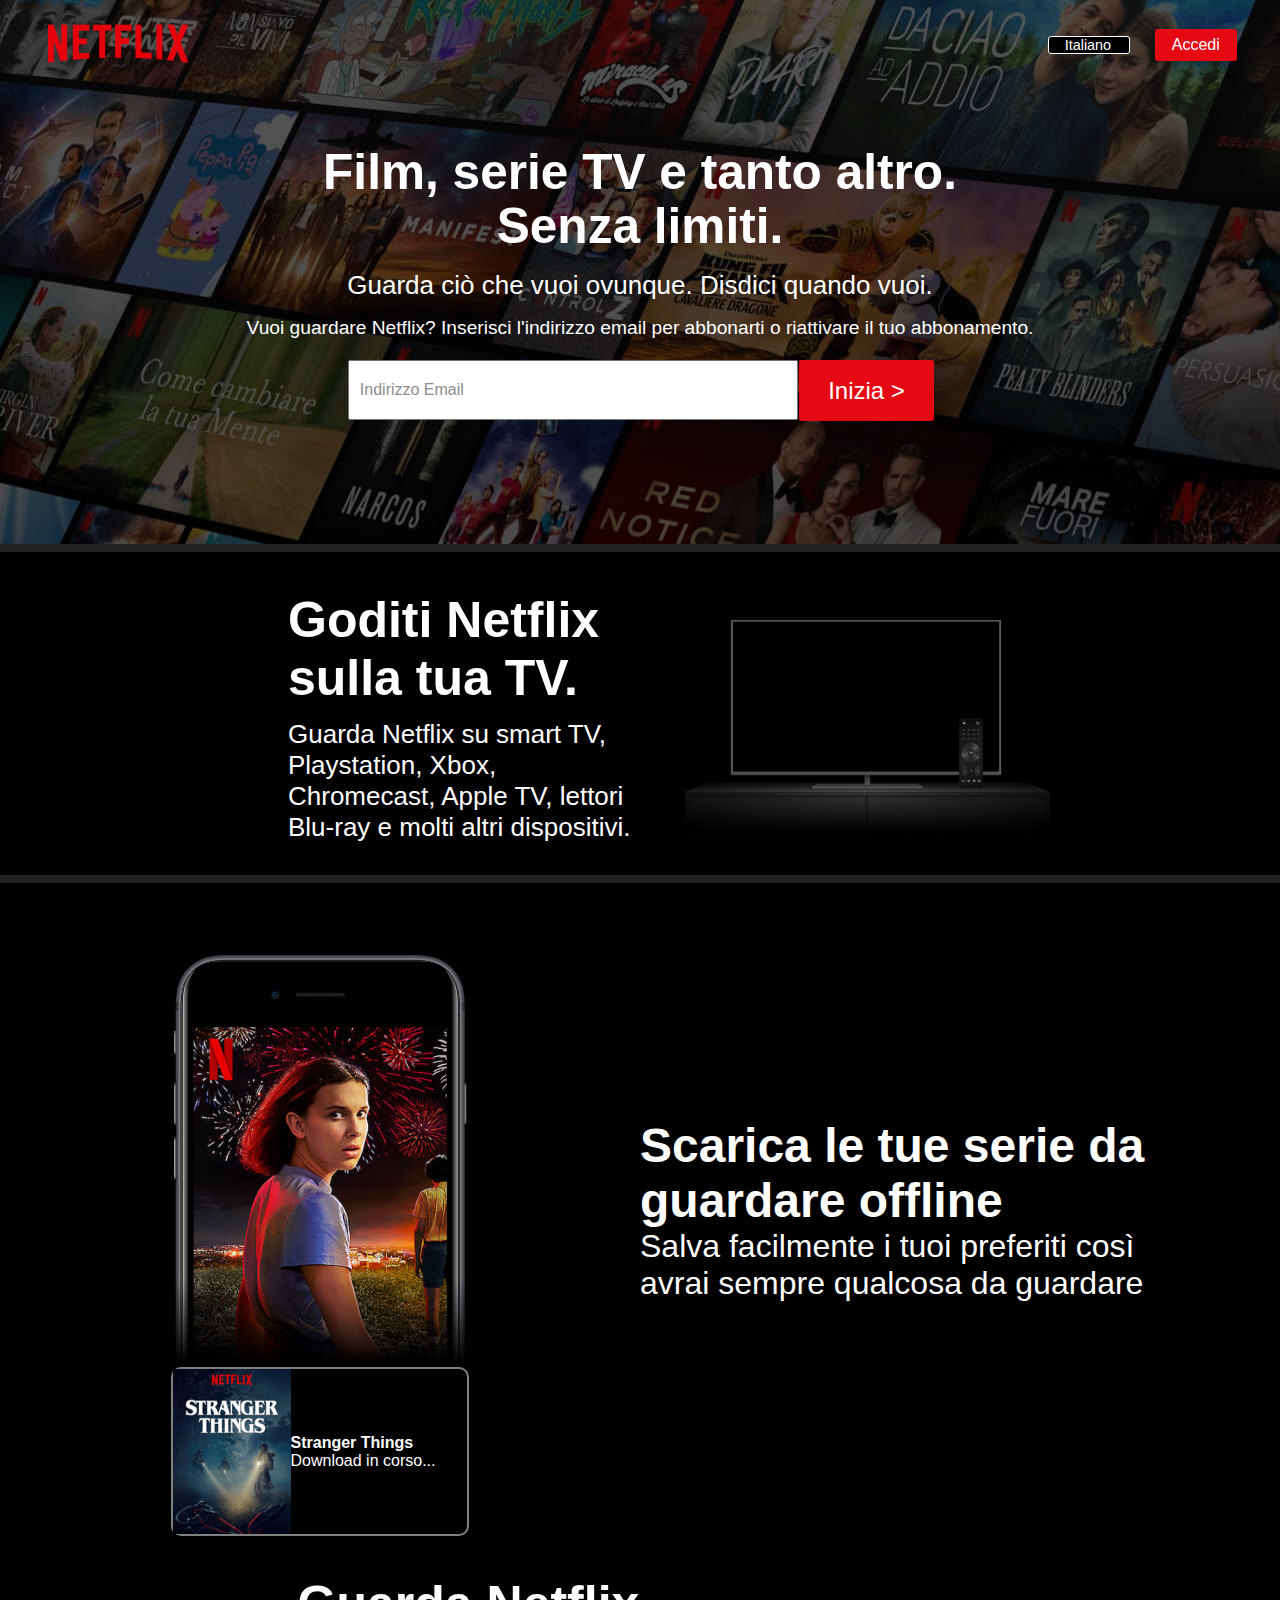
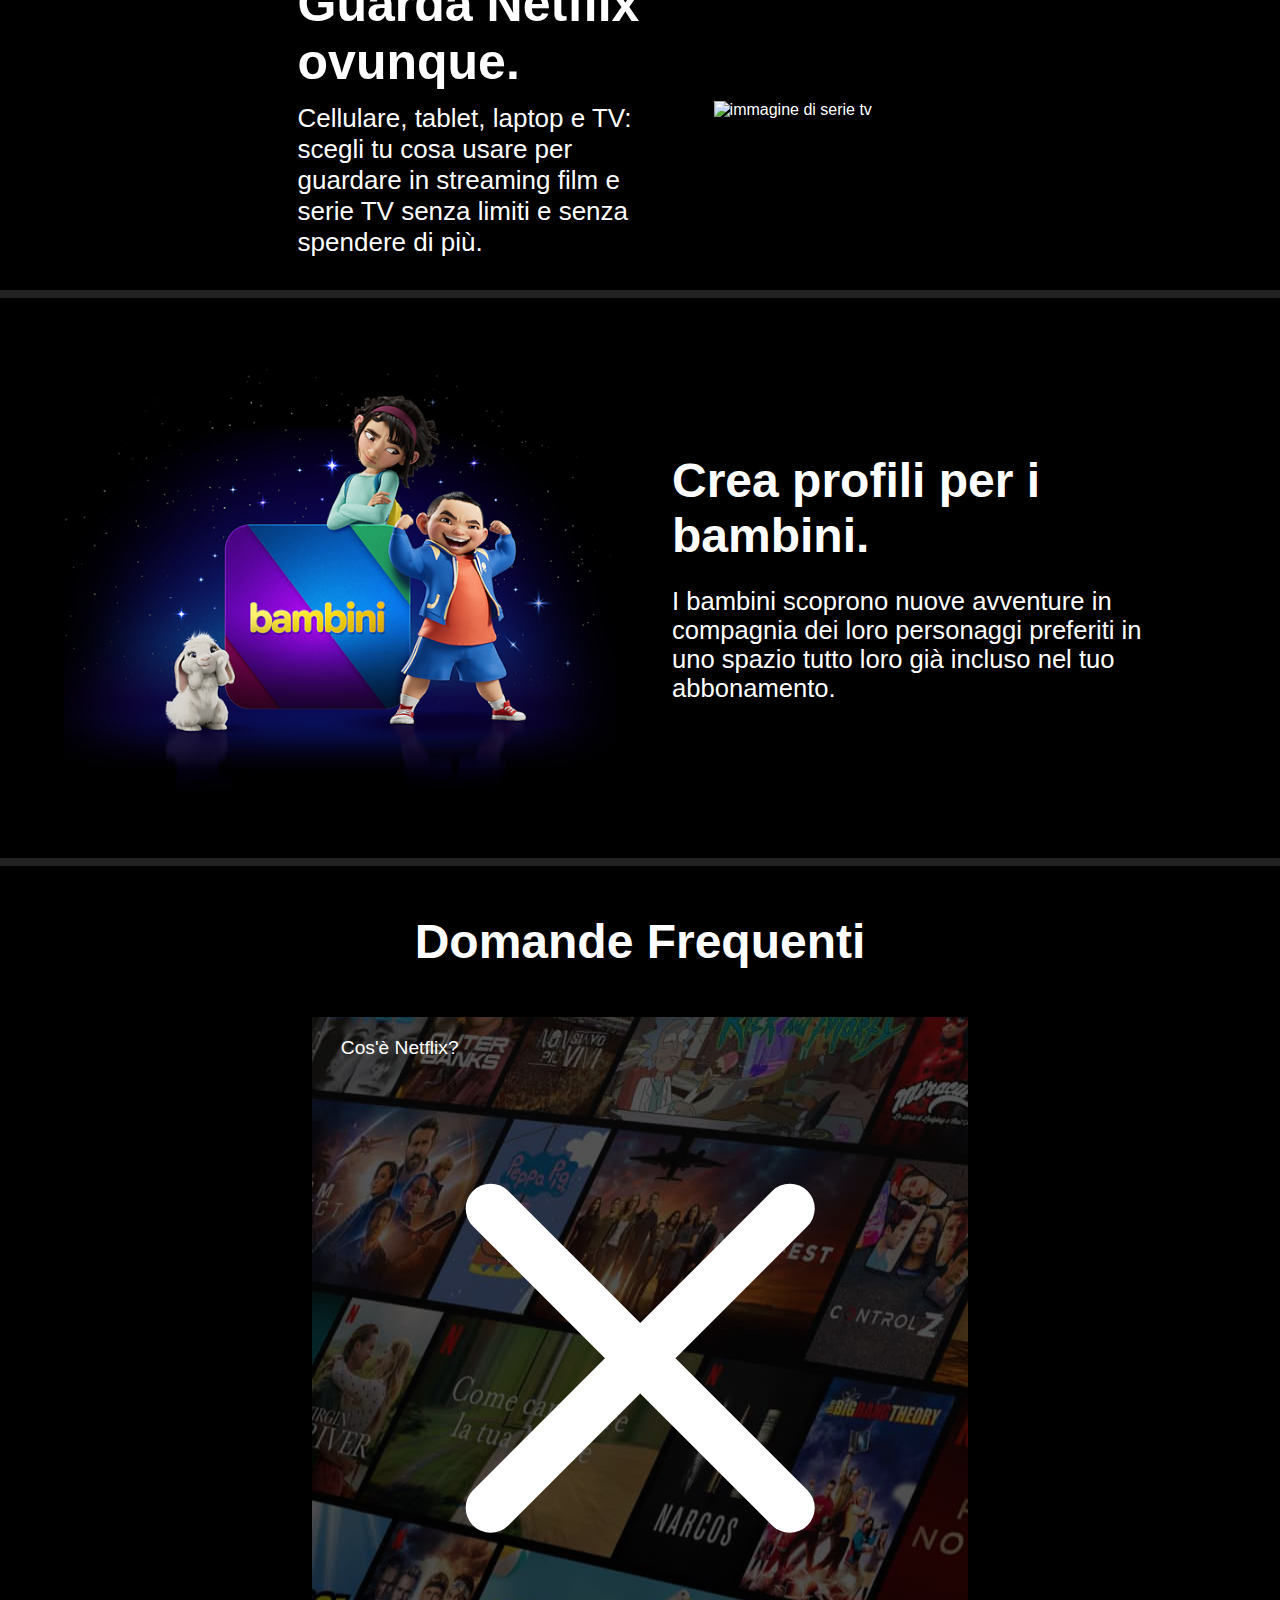
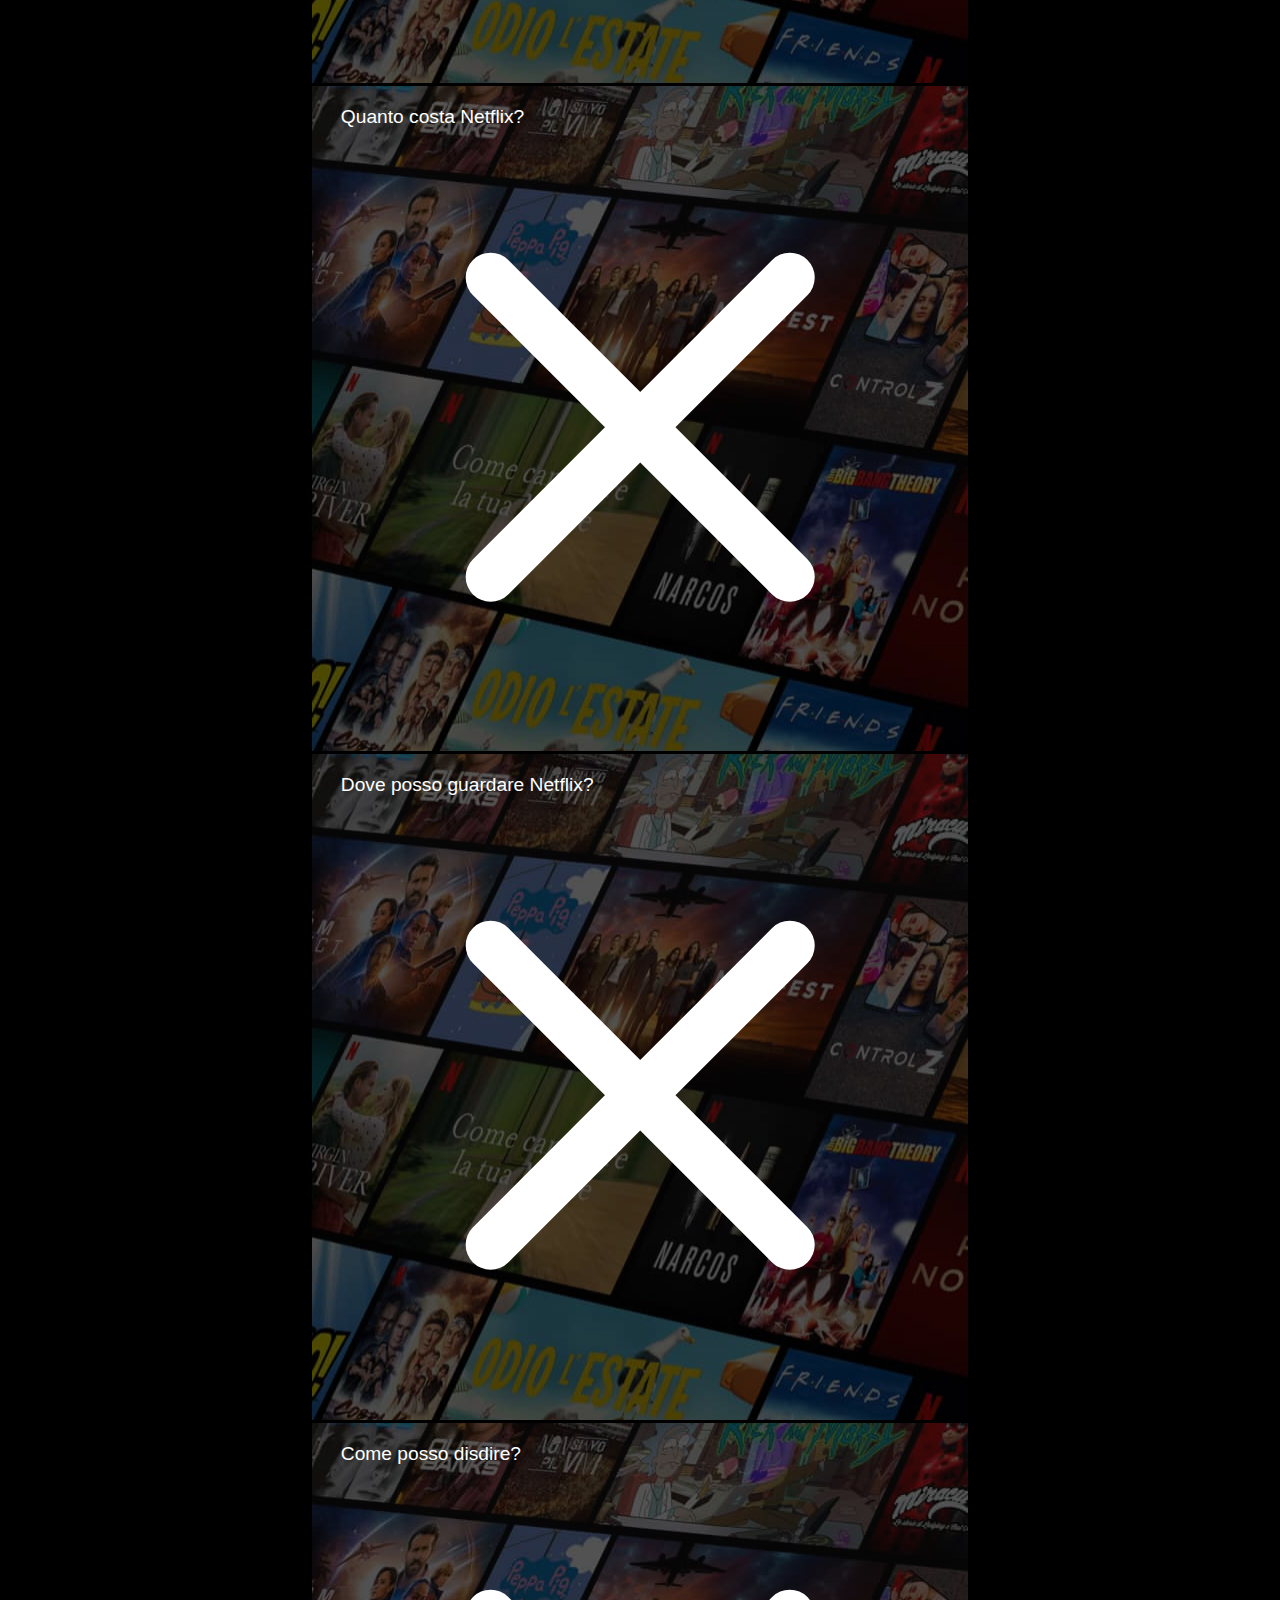
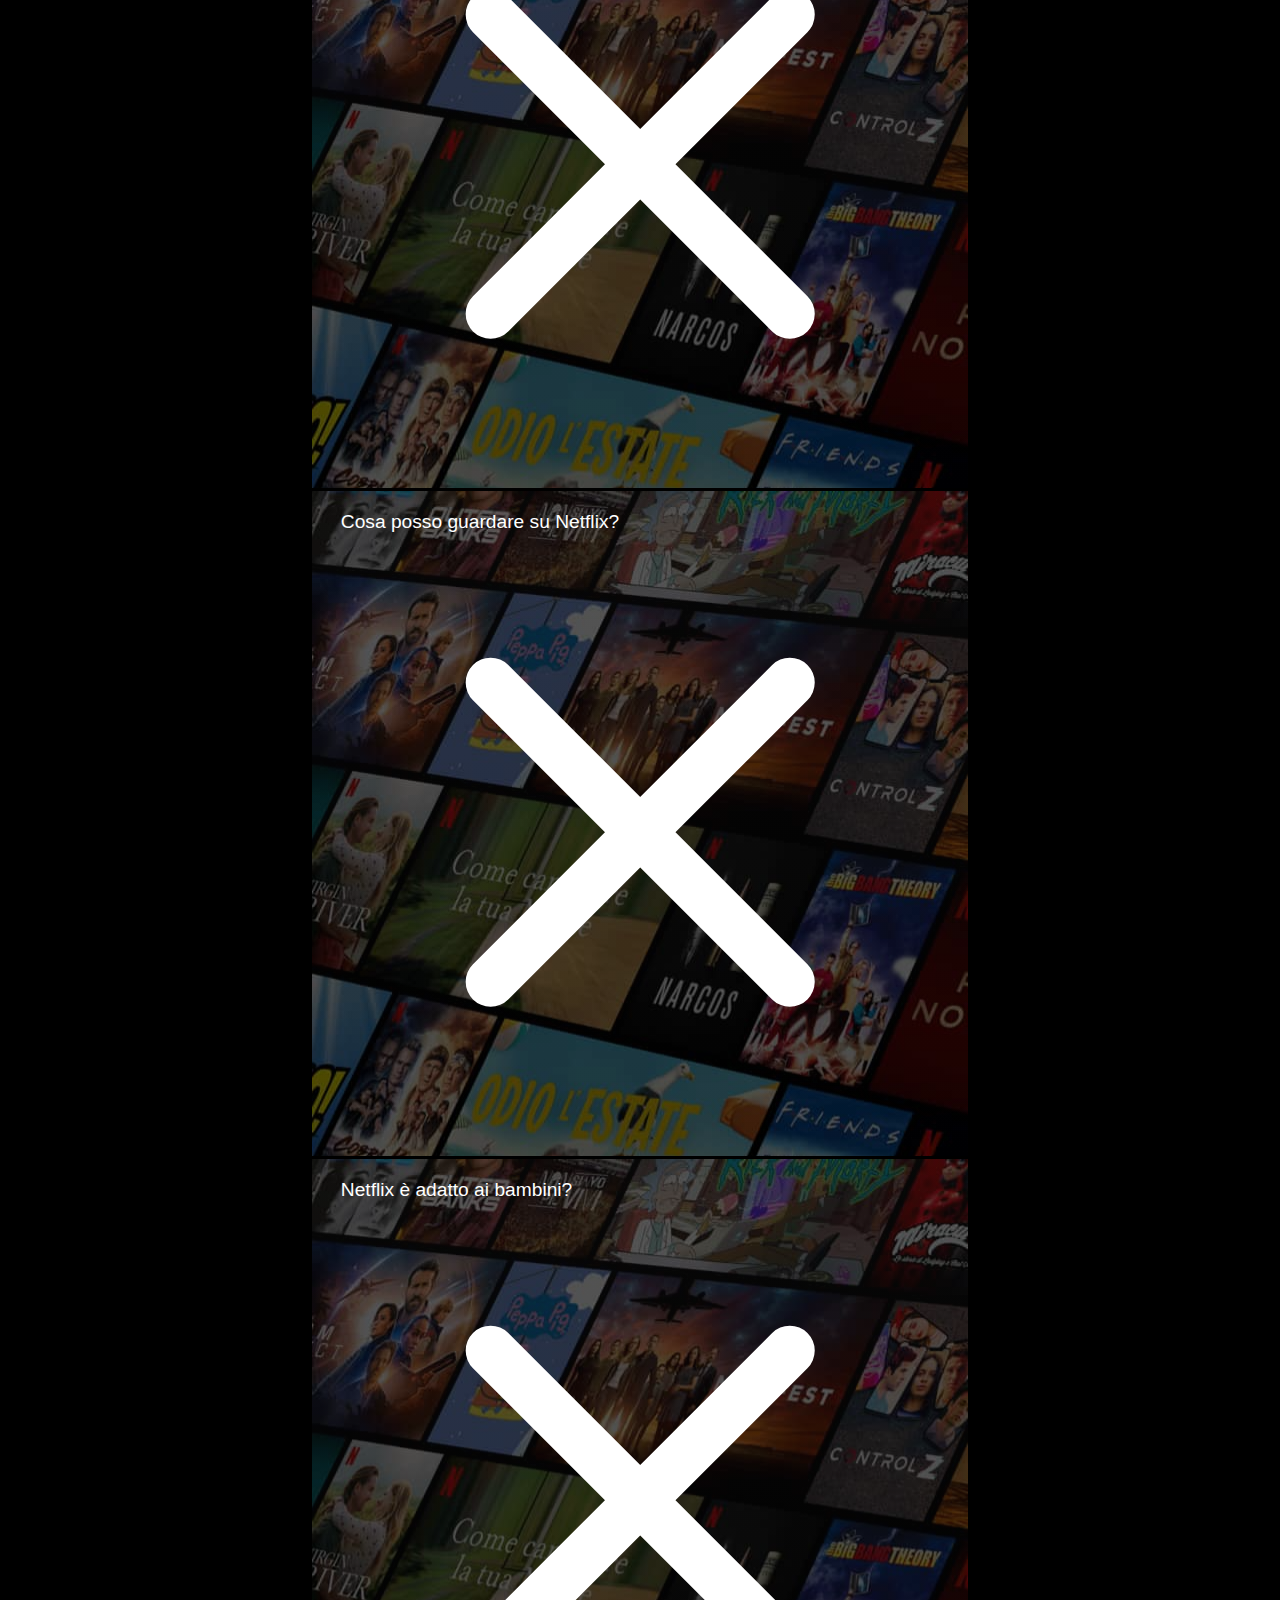
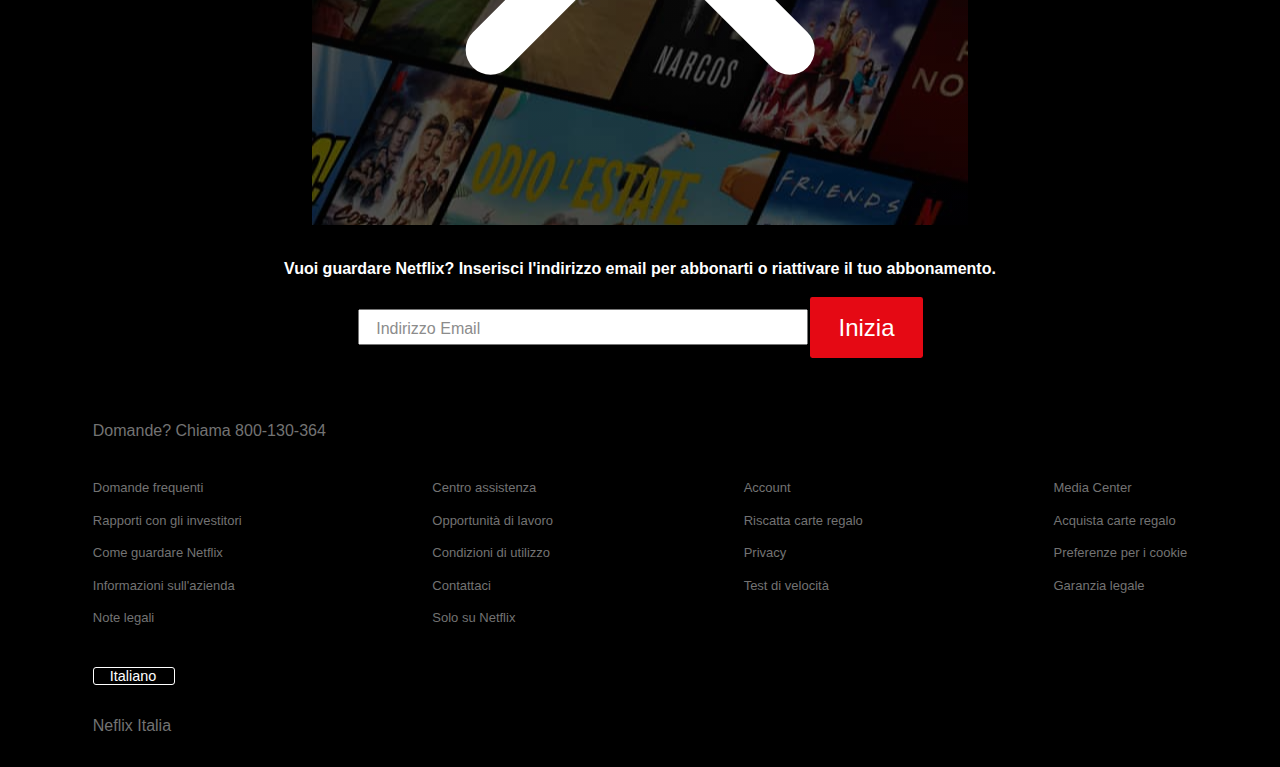
==== index.html @ c3e0e0c1 "footer done" ====
<!DOCTYPE html>
<html lang="it">
  <head>
    <meta charset="UTF-8" />
    <meta http-equiv="X-UA-Compatible" content="IE=edge" />
    <meta name="viewport" content="width=device-width, initial-scale=1.0" />
    <title>Netflix Italia - Guarda serie TV online, Guarda film online</title>
    <meta name="author" content="Team 1" />
    <meta
      name="description"
      content="Sito copia di Netflix usato come esercitazione dal Team 1 della Classe Full Stack 6."
    />

    <meta
      property="og:site_name"
      description="Netflix Italia - Guarda serie TV online, Guarda film online"
    />
    <meta property="og:article:author" description="Team 1" />
    <meta
      property="og:description"
      content="Sito copia di Netflix usato come esercitazione dal Team 1 della Classe Full Stack 6."
    />
    <meta property="og:image" content="favicon.ico" />

    <link rel="stylesheet" href="/css/style.css" />
    <link rel="stylesheet" href="css/css-ilona.css" />
    <link rel="stylesheet" href="./css/style.css" />
    <link rel="stylesheet" href="./css/style-dario.css" />
    <link rel="stylesheet" href="css/mirko.css" />
    <link rel="stylesheet" href="./css/elga.css" />
    <link rel="stylesheet" href="./css/style-misida.css">
    <!--Font awesome Ilona-->
    <script
      src="https://kit.fontawesome.com/6154d6127d.js"
      crossorigin="anonymous"
    ></script>

    <link
      rel="shortcut icon"
      href="https://assets.nflxext.com/us/ffe/siteui/common/icons/nficon2016.ico"
    />
  </head>
  <body>
    <header class="header">
      <!--header Ilona-->
      <nav class="navbar">
        <div class="logo-img">
          <img src="/assets/netflix-logo.png" alt="Netlifx logo" />
        </div>

        <div class="language-change">
          <div class="language-select">
            <i class="fa fa-solid fa-globe"></i>
            <select class="select-options">
              <option>Italiano</option>
              <option>English</option>
            </select>
            <i class="fa fa-solid fa-sort-down"></i>
          </div>
          <a class="button-sign-in" href="https://www.netflix.com/it/" target="_blank">Accedi</a>
        </div>
      </nav>
      <section class="text-form">
        <h1>Film, serie TV e tanto altro. Senza limiti.</h1>
        <h2>Guarda ciò che vuoi ovunque. Disdici quando vuoi.</h2>

        <form class="form-netlfix">
          <section class="form-title">
            <h3>
              Vuoi guardare Netflix? Inserisci l'indirizzo email per abbonarti o
              riattivare il tuo abbonamento.
            </h3>
          </section>
          <section class="form-body">
            <label for="email"></label>
            <input
              type="email"
              id="email"
              name="email"
              placeholder="Indirizzo Email"
              class="input-netflix"
            />
            <a class="form-button" href="#">Inizia &gt;</a>
          </section>
        </form>
      </section>
    </header>
    <main>
        <section class="section-mirko"> <!--Body part 1 Mirko-->
            <article class="article-mirko">
                <h2>Goditi Netflix sulla tua TV.</h2>
                <p>Guarda Netflix su smart TV, Playstation, Xbox, Chromecast, Apple TV, lettori Blu-ray e molti altri dispositivi.</p>
            </article>
                <div class="img-container-mirko">
                <img src="assets/tv.png" alt="immagine gif tv e telecomando">
                <div class="animation-mirko">
                    <video class="video-mirko" autoplay="" muted="" loop="">
                        <source src="https://assets.nflxext.com/ffe/siteui/acquisition/ourStory/fuji/desktop/video-tv-0819.m4v" type="video/mp4">
                    </video>
                </div>
        </div>
      </section>

      <section class="section-misida"> <!--Body part 2 Misida-->
        <article class="article-misida">
            <div class="immagini-misida">
                <div class="img-misida">
                <img src="assets/mobile-0819.jpg" alt="immagine di Undici in stranger things">
                </div>
                <div class="img2-misida">
                    <img src="assets/boxshot_stranger things.png" alt="cover di stranger things">
                    <div class="txt-img2-misida">
                    <h4>Stranger Things</h4>
                    <p>Download in corso...</p>
                    </div>
                </div>
            </div>
            <div class="text-misida">
                <h2>Scarica le tue serie da guardare offline</h2>
                <p>Salva facilmente i tuoi preferiti così avrai sempre qualcosa da guardare</p>
                </div>
            </article>
        </section>

        <section class="section-mirko"> <!--Body part 3 Mirko-->
            <article class="article-mirko">
                <h2>Guarda Netflix ovunque.</h2>
                <p>Cellulare, tablet, laptop e TV: scegli tu cosa usare per guardare in streaming film e serie TV senza limiti e senza spendere di più.</p>
            </article>
                <div class="img-dustin-mirko">
                    <img src="https://assets.nflxext.com/ffe/siteui/acquisition/ourStory/fuji/desktop/device-pile.png" alt="immagine di serie tv">
                    <div class="animation-dustin-mirko">
                        <video class="video-dustin-mirko" autoplay="" muted="" loop="">
                            <source src="https://assets.nflxext.com/ffe/siteui/acquisition/ourStory/fuji/desktop/video-devices.m4v" type="video/mp4">
                        </video>
                    </div>
                </div>
        </article>
      </section>

      <section class="dario">
        <!--body-part 4 Dario-->

        <article class="article-dario">
          <div class="div-dario-img">
            <img
              src="assets\bambini.png"
              alt="Immagine con bambini e un coniglietto"
              class="img-dario"
            />
          </div>
          <div class="div-dario-text">
            <h2>Crea profili per i bambini.</h2>
            <p>
              I bambini scoprono nuove avventure in compagnia dei loro
              personaggi preferiti in uno spazio tutto loro già incluso nel tuo
              abbonamento.
            </p>
          </div>
        </article>
      </section>

      <section class="elga">
        <!--Parte 5 Elga-->
        <div class="faq">
          <h1>Domande Frequenti</h1>
        </div>
        <div class="questions">
          <div class="question">
            <input type="checkbox" />
            <label class="header">Cos'è Netflix?
              <svg xmlns="http://www.w3.org/2000/svg" class="h-6 w-6" fill="none" viewBox="0 0 24 24" stroke="currentColor" stroke-width="2">
                <path stroke-linecap="round" stroke-linejoin="round" d="M6 18L18 6M6 6l12 12" />
              </svg>
            </label>
            <div class="content">
              Netflix è un servizio di streaming che offre una varietà di serie
              TV, film, documentari pluripremiati e tanto altro su una vasta
              gamma di dispositivi connessi a Internet.
              <br />
              <br />
              Guarda quello che vuoi, in qualsiasi momento e senza interruzioni
              pubblicitarie. Il tutto a una quota mensile ridotta. C'è sempre
              qualcosa di nuovo da scoprire: aggiungiamo nuovi film e serie TV
              ogni settimana!
            </div>
          </div>
        </div>
        <div class="questions">
          <div class="question">
            <input type="checkbox" placeholder="Indirizzo Email">
            <label class="header">Quanto costa Netflix?
              <svg xmlns="http://www.w3.org/2000/svg" class="h-6 w-6" fill="none" viewBox="0 0 24 24" stroke="currentColor" stroke-width="2">
                <path stroke-linecap="round" stroke-linejoin="round" d="M6 18L18 6M6 6l12 12" />
              </svg>
            </label>
            <div class="content">
              Guarda Netflix su smartphone, tablet, Smart TV, laptop o
              dispositivi per lo streaming, il tutto per un importo mensile
              fisso. Piani da 7,99 € a 17,99 € al mese. Nessun costo aggiuntivo,
              nessun contratto.
            </div>
          </div>
        </div>
        <div class="questions">
          <div class="question">
            <input type="checkbox" />
            <label class="header">Dove posso guardare Netflix?
              <svg xmlns="http://www.w3.org/2000/svg" class="h-6 w-6" fill="none" viewBox="0 0 24 24" stroke="currentColor" stroke-width="2">
                <path stroke-linecap="round" stroke-linejoin="round" d="M6 18L18 6M6 6l12 12" />
              </svg>
            </label>
            <div class="content">
              Guarda Netflix dove vuoi, quando vuoi. Accedi al tuo account per
              guardare subito Netflix dal tuo computer su netflix.com oppure da
              qualsiasi dispositivo connesso a Internet che supporta l'app
              Netflix, come smart TV, smartphone, tablet, lettori multimediali
              per streaming e console per videogiochi.
              <br />
              <br />
              Con l'app per iOS, Android e Windows 10 puoi anche scaricare i
              tuoi programmi preferiti. Usa la funzionalità di download per
              guardare i contenuti mentre sei in viaggio e senza connessione a
              Internet. Porta Netflix sempre con te.
            </div>
          </div>
        </div>
        <div class="questions">
          <div class="question">
            <input type="checkbox" />
            <label class="header">Come posso disdire?
              <svg xmlns="http://www.w3.org/2000/svg" class="h-6 w-6" fill="none" viewBox="0 0 24 24" stroke="currentColor" stroke-width="2">
                <path stroke-linecap="round" stroke-linejoin="round" d="M6 18L18 6M6 6l12 12" />
              </svg>
            </label>
            <div class="content">
              Netflix è flessibile. Nessun contratto fastidioso e nessun
              impegno. Puoi facilmente disdire il tuo contratto online con due
              clic. Nessuna penale: attiva o disdici il tuo account in qualsiasi
              momento.
            </div>
          </div>
        </div>
        <div class="questions">
          <div class="question">
            <input type="checkbox" />
            <label class="header">Cosa posso guardare su Netflix?
              <svg xmlns="http://www.w3.org/2000/svg" class="h-6 w-6" fill="none" viewBox="0 0 24 24" stroke="currentColor" stroke-width="2">
                <path stroke-linecap="round" stroke-linejoin="round" d="M6 18L18 6M6 6l12 12" />
              </svg>
            </label>
            <div class="content">
              Netflix ha un nutrito catalogo di lungometraggi, documentari,
              serie TV, anime, originali Netflix pluripremiati e tanto altro.
              Guarda tutto quello che vuoi, in qualsiasi momento.
            </div>
          </div>
        </div>
        <div class="questions">
          <div class="question">
            <input type="checkbox" />
            <label class="header">Netflix è adatto ai bambini?
              <svg xmlns="http://www.w3.org/2000/svg" class="h-6 w-6" fill="none" viewBox="0 0 24 24" stroke="currentColor" stroke-width="2">
                <path stroke-linecap="round" stroke-linejoin="round" d="M6 18L18 6M6 6l12 12" />
              </svg>
            </label>
            <div class="content">
              L'area Netflix Bambini, già inclusa nell'abbonamento, offre ai
              genitori un maggiore controllo sui contenuti e ai più piccoli uno
              spazio dedicato dove guardare serie TV e film per tutta la
              famiglia.
              <br />
              <br />
              I profili Bambini hanno un filtro famiglia con PIN che ti permette
              di limitare l'accesso ai contenuti in base alla fascia d'età e
              bloccare la visione di titoli specifici.
            </div>
          </div>
        </div>

        <div class="netflix">
          <h4>
            Vuoi guardare Netflix? Inserisci l'indirizzo email per abbonarti o
            riattivare il tuo abbonamento.
          </h4>
          <br />
          <section class="form-body">
            <label for="email"></label>
            <input
              type="email"
              id="email"
              name="email"
              placeholder="Indirizzo Email"
              class="input-netflix"
            />
            <a class="form-button" href="#">Inizia</a>
          </section>
        </form>
        </div>
      </section>
    </main>

    <footer class="footer"> <!--Footer Ilona-->
      <!-- <p>Domande? Chiama <a href="tel:800-130-366">800-130-364</a></p> -->

     

      <section class="footer-container"> 

        <p>Domande? Chiama <a href="tel:800-130-366">800-130-364</a></p>
        
      <div class="footer-links">
        <ul>
          <li><a href="#">Domande frequenti</a></li>
          <li><a href="#">Rapporti con gli investitori</a></li>
          <li><a href="#">Come guardare Netflix</a></li>
          <li><a href="#">Informazioni sull'azienda</a></li>
          <li><a href="#">Note legali</a></li>
        </ul>
      
        <ul>
          <li><a href="#">Centro assistenza</a></li>
          <li><a href="#">Opportunità di lavoro</a></li>
          <li><a href="#">Condizioni di utilizzo</a></li>
          <li><a href="#">Contattaci</a></li>
          <li><a href="#">Solo su Netflix</a></li>
        </ul>
      
        <ul>
          <li><a href="#">Account</a></li>
          <li><a href="#">Riscatta carte regalo</a></li>
          <li><a href="#">Privacy</a></li>
          <li><a href="#">Test di velocità</a></li>
        </ul>
      
        <ul>
          <li><a href="#">Media Center</a></li>
          <li><a href="#">Acquista carte regalo</a></li>
          <li><a href="#">Preferenze per i cookie</a></li>
          <li><a href="#">Garanzia legale</a></li>
        </ul>
      </div>

      <div class="language-change">
        <div class="language-select">
          <i class="fa fa-solid fa-globe"></i>
          <select class="select-options">
            <option>Italiano</option>
            <option>English</option>
          </select>
          <i class="fa fa-solid fa-sort-down"></i>
        </div>
      </div>
  
        <p>Neflix Italia</p>

    </section>
    
    
    </footer>
  </body>
</html>
---- css/style.css ----
:root {
    --black: #000000;
    --red: #E10712;
    --white: #FFFFFF;
    --gray: #222222;
}

* {
    margin: 0;
    padding: 0;
    box-sizing: border-box;
}
---- css/css-ilona.css ----
* {
    font-family: Arial, Helvetica, sans-serif;
  }

/* il container più grande è header*/
.header{
    display: flex;
    flex-direction: column;
    background-image: url(/assets/backgreound-header.jpg);
    background-repeat: no-repeat;
    background-size:cover;
    background-color: rgba(0, 0, 0, 0.4);
    background: linear-gradient(rgba(11, 11, 11, 0.6), rgba(0, 0, 0, 0.6)), url("/assets/backgreound-header.jpg");
    overflow: hidden;
    border-bottom: 8px solid var(--gray);
    padding-bottom: 3rem;
}


/* navbar è il container flexbox e primo figlio*/
.navbar {
    display: flex;
    flex-direction: row;
    flex-wrap: nowrap;
    justify-content: space-around;
    align-items: center;
    margin-top: 20px;
    gap: 60%;
    /* border: 2px solid rgb(223, 226, 43); */
}



/* il secondo figlio di header */
.text-form {
    /* border: 2px solid red; */
    align-self: center;
    text-align: center;
    max-width: 950px;
    padding: 75px 0;
    position: relative;
    width: 100%;
    z-index: 1;
    color: white;
}

.text-form h1 {
    margin: 0 auto;
    max-width: 640px;
    color: white;
    line-height: 1.1;
    font-size: 3.1rem;

}
/* img è un figlio di nav container*/
.logo-img img {
    /* border: 2px solid blueviolet; */
    width: 100%;
    height: auto;
    max-width: 150px;
    align-self: flex-end;
}

/* select è un figlio di nav container*/
.select-options{
    /* margin-top: 20px;  */
    /* line-height: 1.3em; */
    /* background: rgba(0,0,0); */
    background: transparent;
    color: #fff; 
    font-size: 0.875rem;
    /* padding-left: 1.375rem; */

    border: none;
    appearance: unset;

    font-size: 0.9rem;
    font-weight: 400;
    /* padding: 7px 17px; */
    /* padding: 7px 0; */
    line-height: normal;
    z-index: 2;
    padding: 40px;
    position: absolute;

}

/* .select-options option { 
    all: unset;

} */


.language-select {
    display: flex;
    align-items: center;
    justify-content: center;
    gap: 60px;
    background-color: black;
    border: 0.5px solid #fff;
    border-radius: 3px;
    padding: 8px 10px;
    z-index: 1;
    overflow: hidden;
    position: relative; 
    
}

/* globe icon from font awesome*/
i {
    color: #fff;
}



.language-change {
   display: flex;
   align-items: center;
   gap: 25px;
}




/* a è un figlio di nav container*/
a.button-sign-in {
    align-self: flex-start;  /* linea verticale */
    color:#fff;
    /* border: 2px solid salmon; */
    text-decoration: none;
    border-radius: 3px;
}

/* sign in button */
.button-sign-in {
    background-color: #e50914;
    font-size: 1rem;
    font-weight: 400;
    padding: 7px 17px;
    color: #fff;
    border-radius: 3px;
    line-height: normal;
}


.text-form h2 {
    font-size: 1.625rem;
    font-weight: 400;
    margin: 1rem auto;
}

.text-form h3 {
    font-size: 1.2rem;
    padding-bottom: 20px;
    font-weight: 400;
}

.form-netflix {
    display: flex;
    align-items: center;
    /* flex-direction: column; */
}

.form-body {
    display: flex;
    align-items: center;
    justify-content: center;
    /* border: 2px solid green; */
    gap: 1.5px;
    /* padding: 20px 10px; */
    /* align-content: center; */
}

.input-netflix {
    min-width: 450px;
    height: 60px;
    align-content: center;
}


.form-button {
    background-color: #e50914;
    font-size: 1.5rem;
    font-weight: 400;
    color: #fff;
    border-radius: 0.1em;
    line-height: normal;
    text-decoration: none;
    width: auto;
    padding: 0.7em 1.2em;
    align-items: center;
    margin-top: 1px;
}


.form-button:hover {
    box-shadow: 0 1px 0 rgba(0,0,0,.45);
}

/* placeholder input*/
.input-netflix {
    padding-left: 10px;
    font-size: 1rem;
}

.input-netflix::placeholder {
    color: #8c8c8c;
    font-size: 16px;
    /* padding-left: 10px; */
}

/* footer */

.footer {
    padding: 2rem;
    display: flex;
    justify-content: center;
    background-color: black;
    color: #737373;
    align-items: center;
    width: 100vw;
    /* min-width: 90%;
    min-width: 190px; */
}

/* section footer */
.footer-container {
    display: flex;
    flex-direction: column;
    width: 90%;
    gap: 2rem;

}

.footer-links {
    display: flex;
    flex-direction: row;
    /* padding: 30px; */
   
    justify-content: space-between; 
    font-size: 13px;
    /* letter-spacing: 0; */
    box-sizing: border-box;
    /* max-width: 1000px; */
    line-height: 2.5;
    gap: 12px;
}

.footer a{
    text-decoration: none;
    color: #737373;
    /* font-size: 0.7em; */
    cursor: pointer;
}

.footer li{
    list-style: none;
    
}







/* Per media q: flex direction column per .form-body */
/* tablet */
@media screen and (max-width:950px) {
    .form-body {
       /* flex-wrap: wrap; */
       flex-direction: column;
       row-gap: 50px;
   } 

   .form-button {
    font-size: 1rem;
    padding: 0.7em 1em;
   }

   .input-netflix {
    /* min-width: 350px; */
    min-width: 80%;
    height: 60px;
    align-content: center;
}

  
} 

@media screen and (max-width:550px) {
     /* .form-body {
        flex-wrap: wrap;

    }  */

    .input-netflix {
        /* min-width: 350px; */
        min-width: 80%;
        height: 45px;
        align-content: center;
    }
    


   
}
---- css/style.css ----
:root {
    --black: #000000;
    --red: #E10712;
    --white: #FFFFFF;
    --gray: #222222;
}

* {
    margin: 0;
    padding: 0;
    box-sizing: border-box;
}
---- css/style-dario.css ----
* {
  font-family: Arial, Helvetica, sans-serif;
}

.dario {
  display: flex;
  justify-content: center;
  background-color: var(--black);
  color: #fff;
  border-bottom: 8px solid var(--gray);
  
}

.div-dario-img {
  display:flex;
  justify-content: flex-end;
}

.article-dario {
  /* border: 2px solid fuchsia; */
  max-width: 1200px;
  display: flex;
  justify-content: center;
  align-items: center;
  margin: 4rem;
}

.article-dario img {
  max-width: 100%;
  height: auto;
  /* border: 2px solid green; */

}

.div-dario-text {
  
  max-width: 50%;
  /* border: 2px solid red; */
  padding: 2rem;
  font-size: 1.6rem;
}

.div-dario-text h2 {
  font-size: 3rem ;
  margin-bottom: 1.5rem;
}

@media screen and (max-width:950px) {
  .article-dario {
    flex-direction: column-reverse;
    align-items: stretch;
    justify-content: center;
  }

  .div-dario-text {
    max-width: 100%;
    text-align: center;
    font-size: 1rem;
  }

  .article-dario img {
    max-width: 90%;
    margin: 0 auto;
  }
}

@media screen and (max-width:550px) {
  .div-dario-text h2{
    font-size: 1rem;
  }

  .div-dario-text p {
    font-size: 0.8rem;
  }
}
---- css/mirko.css ----
*{
    font-family: Arial, Helvetica, sans-serif;
}

/*CONTAINER*/
.section-mirko{
    background-color: var(--black);
    color: var(--white);
    border-bottom: 8px solid var(--gray);
    padding-bottom: 2.5%;
    display: flex;
    flex-direction: row;
    justify-content: space-around;
    align-items: center;
    padding-top: 1%;
}

/*WIDTH IMMAGINE E TESTO*/
.section-mirko .img-container-mirko{
    width: 38%;
}

.section-mirko .img-container-mirko img{
    max-width: 75%;
    position: relative;
    z-index: 2;
    height: auto;
}


.section-mirko .img-dustin-mirko{
    width: 35%;
    padding-top: 1%;
}

.section-mirko .img-dustin-mirko img{
    max-width: 90%;
    position: relative;
    z-index: 1;
    height: auto;
}

/*GIFS*/
.animation-mirko,.video-mirko{
    width: 56%;
    height: 48%;
    position: absolute;
    bottom: 8%;
    right: 10.7%;
}

.animation-dustin-mirko, .video-dustin-mirko{
    width: 45%;
    height: 48%;
    position: absolute;
    left: 42%;
    top: 132%;

}

/*TESTI*/
.section-mirko .article-mirko{
    width: 28%;
    position: relative;
    left: 14%;
    padding-top: 2%;
}

.section-mirko .article-mirko h2{
    font-size: 3.125rem;
    padding-bottom: 3.5%;
    
}

.section-mirko .article-mirko p{
    font-size: 1.625rem;
}




/*TABLET*/
@media screen and (max-width: 950px){
    .section-mirko{
        background-color: var(--black);
        color: var(--white);
        border-bottom: 8px solid var(--gray);
        padding-bottom: 5%;
        flex-direction: column;
        justify-content: center;
        align-items: center;
        padding-top: 5%;
        
    }
    
    .section-mirko .img-container-mirko{
        width: 100%;
    }
    
    .section-mirko .img-container-mirko img{
        max-width: 80%;
        position: relative; 
        height: auto;
        left: 16.9%;
        padding-bottom: 2.5%;
    }


    .section-mirko .img-dustin-mirko{
        width: 80%;
        padding-top: 5%;
    }

    .section-mirko .img-dustin-mirko img{
        max-width: 80%;
        position: relative;
        left: 7%;
        z-index: 1;
        height: auto;
        padding-bottom: 3%;
    }

    .animation-mirko,.video-mirko{
        width: 70%;
        height: 70%;
        position: absolute;
        top: 35.9%;
        right: 14.9%;
    }
    
    .animation-dustin-mirko, .video-dustin-mirko{
        width: 64%;
        height: 55%;
        position: absolute;
        left: 16%;
        top: 136%;
    }

    .section-mirko .article-mirko{
        width: 87%;
        text-align: center;
        position: relative;
        left: 0%;
    }
    
    .section-mirko .article-mirko h2{
        font-size: 2.5rem;
        padding-bottom: 2%;
    }
    
    .section-mirko .article-mirko p{
        font-size: 1.25rem;
        position: absolute;
        top: 100%;
        z-index: 3;
    }
}

/*MOBILE*/
@media screen and (max-width: 550px) {
    .section-mirko{
        background-color: var(--black);
        color: var(--white);
        border-bottom: 8px solid var(--gray);
        padding-bottom: 9%;
        flex-direction: column;
        justify-content: center;
        padding-top: 6%;
        text-align: center;
        
    }
    
    .section-mirko .img-container-mirko{
        width: 90%;
    }
    
    .section-mirko .img-container-mirko img{
        max-width: 100%;
        position: relative; 
        height: auto;
        left: 0%;
        padding-top: 2.5%;
    }
    
    .section-mirko .img-dustin-mirko{
        width: 100%;
        padding-top: 12%;
    }

    .section-mirko .img-dustin-mirko img{
        max-width: 90%;
        position: relative;
        left: 0%;
        z-index: 1;
        height: auto;
        padding-bottom: 2.5%;
    }


    .animation-mirko,.video-mirko{
        width: 81%;
        height: 80%;
        position: absolute;
        top: 29.5%;
        right: 9.5%;
    }

    .animation-dustin-mirko, .video-dustin-mirko{
        width: 75%;
        height: 75%;
        position: absolute;
        left: 12.5%;
        top: 106%;
    }


    .section-mirko .article-mirko{
        width: 90%;
        position: relative;
        left: 0%;
    }
    
    .section-mirko .article-mirko h2{
        font-size: 1.625rem;
        padding-bottom: 2.5%;
    }
    
    .section-mirko .article-mirko p{
        font-size: 1.125rem;
}
}
---- css/elga.css ----
* {
    margin: 0;
    padding: 0;
}

.elga {
    background-color: #000;
    font-family: sans-serif;
}
/*distanza tra titolo, parte sup e parte inf*/
div.faq {
    padding: 3rem;
    color: white;
    justify-content: center;
}

/*stile di h1 - domande frequenti*/
div.faq h1{
    text-align: center;
    font-size: 3rem;
}

div.questions {
    max-width: 41rem;
    margin: 0 auto;
}

div.question {
    position: relative;
    background-color: #303030;
}

/*distanza tra il titolo delle question e l'answer*/
div.question .header {
    padding: 1.25rem 1.8rem;
    border-bottom: 0.2rem solid #000;
    cursor: pointer;
    font-size: 1.2rem;
    color: white;
    display: block;
}

div.question div.content {
    padding: 0 1.8rem;
    font-size: 1rem;
    color: white;
    max-height: 0;
    overflow: hidden;
    
}

div.question input[type="checkbox"]:checked ~ div.content {
    padding: 30px 30px;
    max-height: 600px;
    transition: all 0.5s ease;
}

div.question input[type="checkbox"] {
    position: absolute;
    cursor: pointer;
    width: 100%;
    height: 100%;
    z-index: 1;
    opacity: 0;
}

div.netflix {
    padding: 2rem;
    color: white;
    text-align: center;
    
}

div.button-email {
    position: inherit;
    max-width: 655px;
    align-items: center;
    text-align: center;
    inset: 0;
    margin-left: 28%;
}

div.netflix form {
    
    display: grid;
    grid-template-columns: 1fr max-content;
    margin-left: 150px;
    
}

div.netflix input {
    
    padding: 1rem;
    position: relative;
    height: 1.8rem;
    font-size: 1.3rem;
    
}

div.netflix button {
    
    position: relative;
    padding: 0.6rem 3rem;
    background-color: red;
    border: none;
    margin-left: 0.1rem;
    font-size: 1.3rem;
    color: white;
    cursor: pointer;
    justify-content: center;
}
---- css/style-misida.css ----
* {
    font-family: Arial, Helvetica, sans-serif;
}

.section-misida{
    background-color: var(--black);
    

}
.article-misida{
    display: flex;
    flex-direction: row;
    align-items: center;
    justify-content: center;
    color: white;
    max-width: 1200px;

}
.immagini-misida{
    display: flex;
    flex-direction: column;
    justify-content: center;
    align-items: center;
    
}
.img2-misida{
    display: flex;
    z-index: 1;
    border: 2px solid grey;
    border-radius: 10px;
   
}
.img2-misida img{
    width: 40%;
}
.txt-img2-misida{
    display: flex;
    flex-direction: column;
    justify-content: center;
    
}

.text-misida{
    display: flex;
    flex-direction: column;
    justify-content: center;
    font-size: 2rem;
}
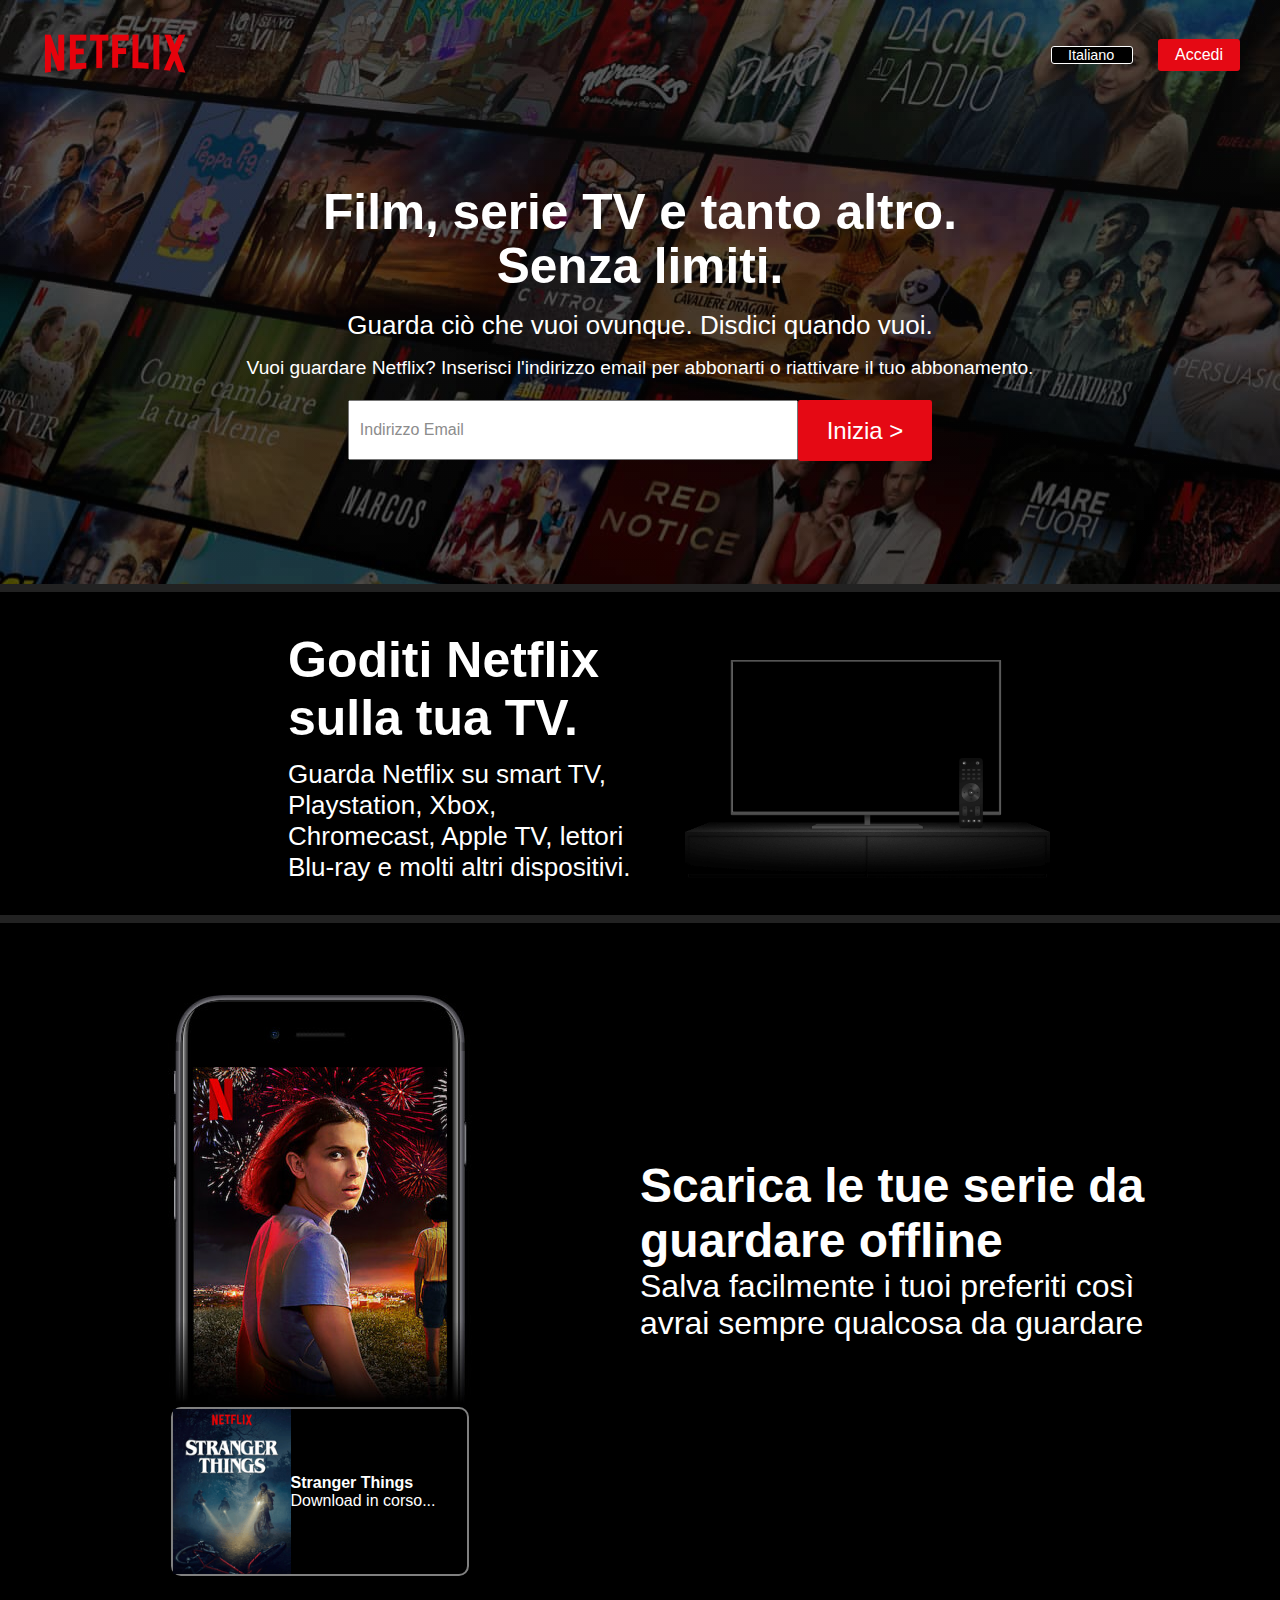
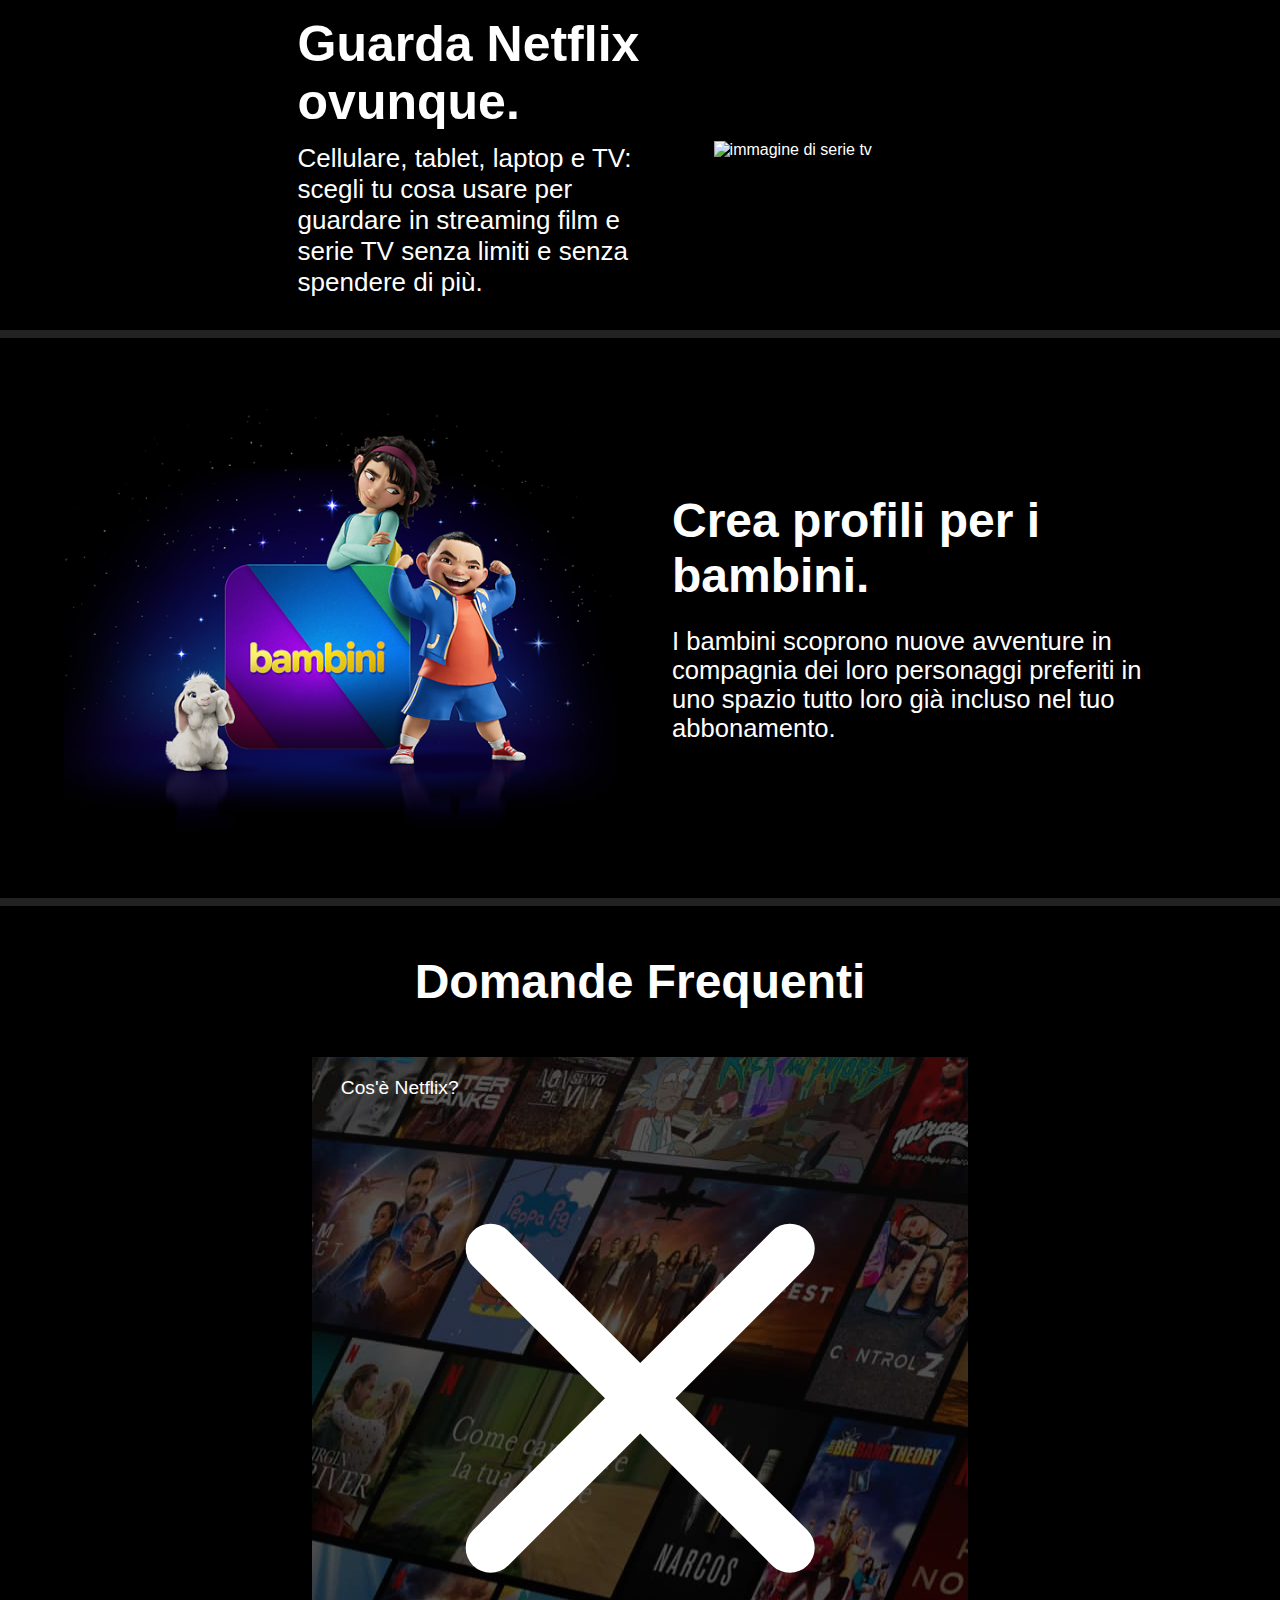
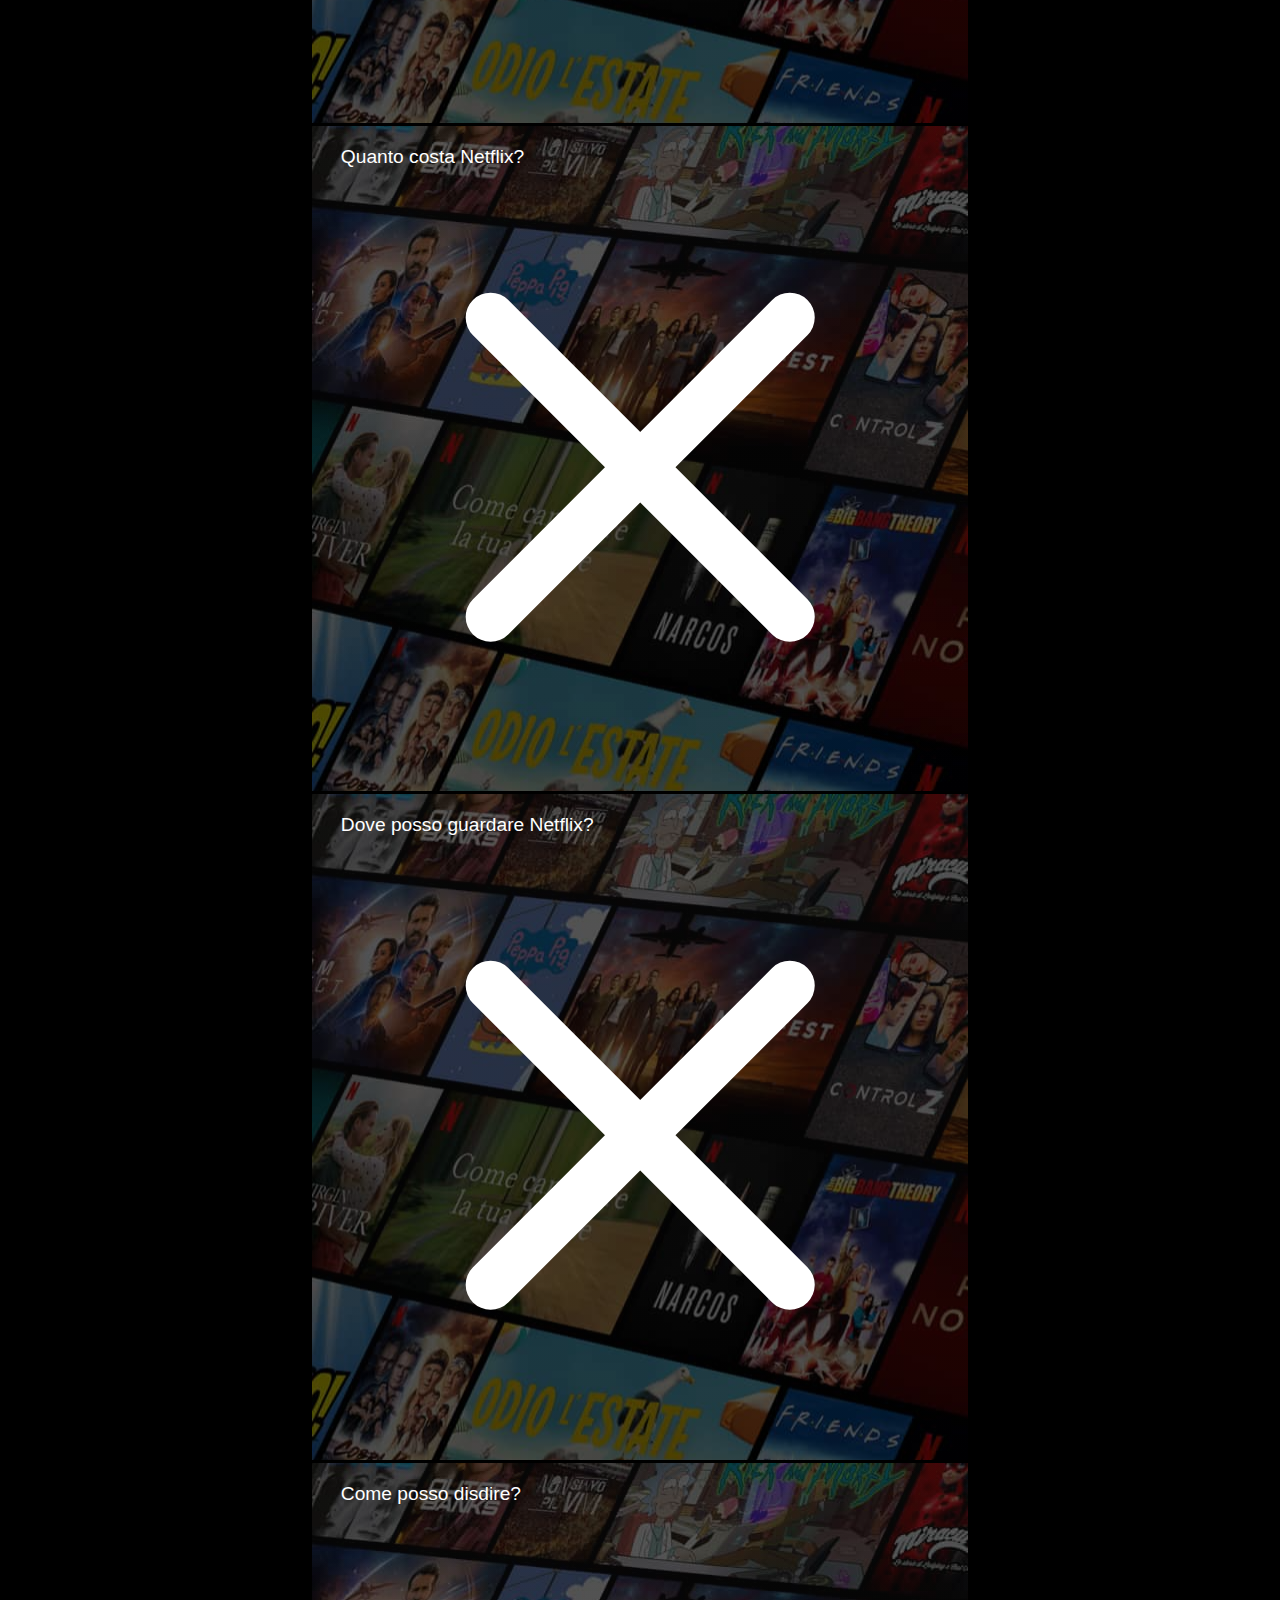
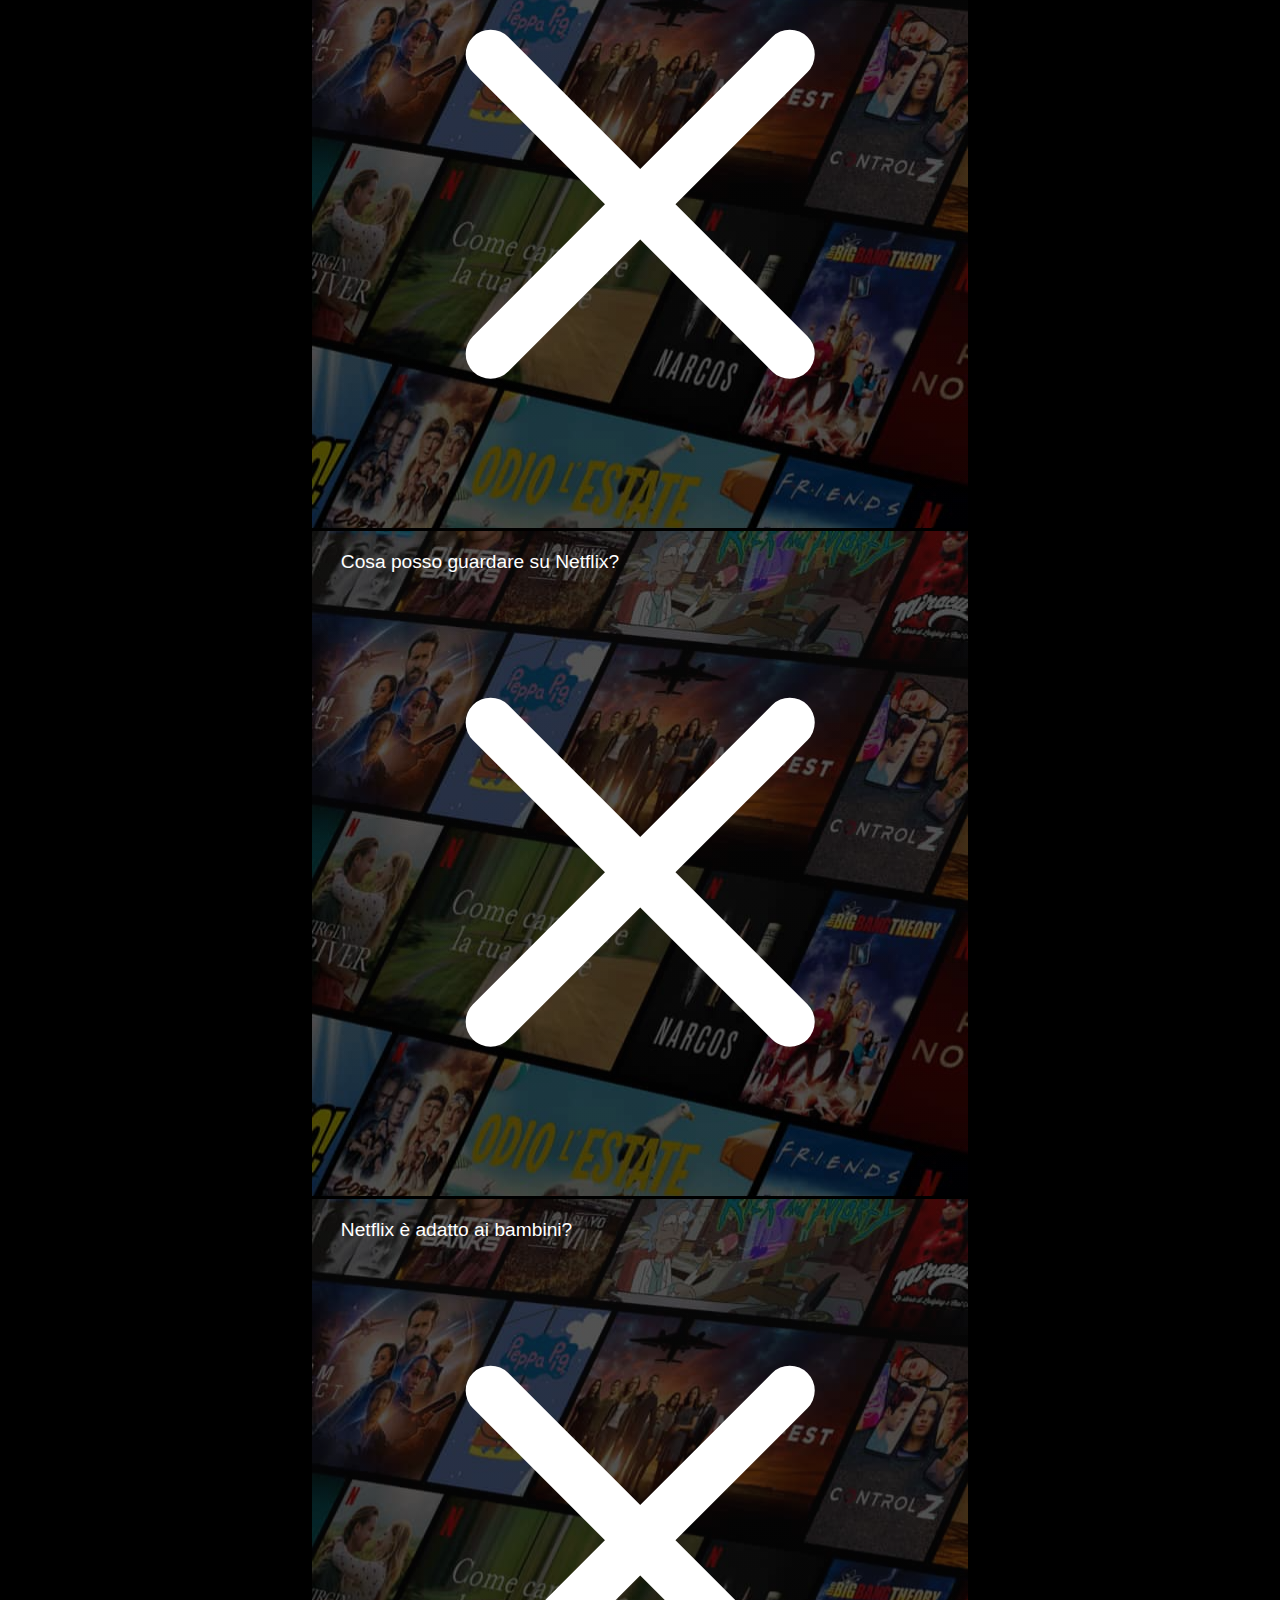
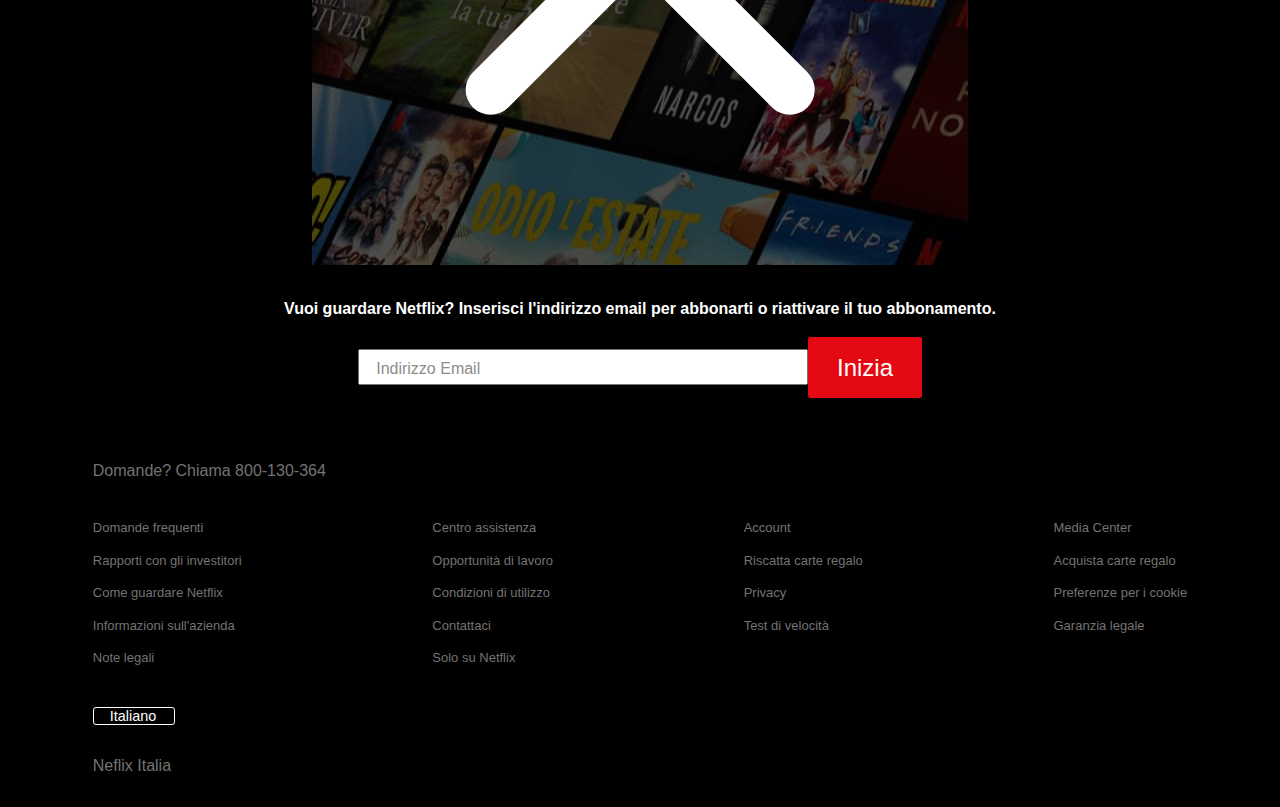
==== commit 1f94988b: "add: media query form v1" ====
--- a/index.html
+++ b/index.html
@@ -23,11 +23,12 @@
     <meta property="og:image" content="favicon.ico" />
 
     <link rel="stylesheet" href="/css/style.css" />
-    <link rel="stylesheet" href="css/css-ilona.css" />
+   
     <link rel="stylesheet" href="./css/style.css" />
     <link rel="stylesheet" href="./css/style-dario.css" />
     <link rel="stylesheet" href="css/mirko.css" />
     <link rel="stylesheet" href="./css/elga.css" />
+    <link rel="stylesheet" href="css/css-ilona.css" />
     <link rel="stylesheet" href="./css/style-misida.css">
     <!--Font awesome Ilona-->
     <script
@@ -73,8 +74,7 @@
           </section>
           <section class="form-body">
             <label for="email"></label>
-            <input
-              type="email"
+            <input type="email"
               id="email"
               name="email"
               placeholder="Indirizzo Email"
--- a/css/css-ilona.css
+++ b/css/css-ilona.css
@@ -22,10 +22,10 @@
     display: flex;
     flex-direction: row;
     flex-wrap: nowrap;
-    justify-content: space-around;
-    align-items: center;
-    margin-top: 20px;
-    gap: 60%;
+    justify-content: space-between;
+    align-items: center;
+    margin: 30px 40px;
+    /* gap: 60%; */
     /* border: 2px solid rgb(223, 226, 43); */
 }
 
@@ -37,7 +37,7 @@
     align-self: center;
     text-align: center;
     max-width: 950px;
-    padding: 75px 0;
+    padding: 75px;
     position: relative;
     width: 100%;
     z-index: 1;
@@ -55,10 +55,9 @@
 /* img è un figlio di nav container*/
 .logo-img img {
     /* border: 2px solid blueviolet; */
-    width: 100%;
     height: auto;
-    max-width: 150px;
-    align-self: flex-end;
+    width: 150px;
+    /* align-self: flex-end; */
 }
 
 /* select è un figlio di nav container*/
@@ -166,7 +165,7 @@
     align-items: center;
     justify-content: center;
     /* border: 2px solid green; */
-    gap: 1.5px;
+  
     /* padding: 20px 10px; */
     /* align-content: center; */
 }
@@ -270,7 +269,8 @@
     .form-body {
        /* flex-wrap: wrap; */
        flex-direction: column;
-       row-gap: 50px;
+       row-gap: 20px;
+
    } 
 
    .form-button {
@@ -278,30 +278,86 @@
     padding: 0.7em 1em;
    }
 
-   .input-netflix {
-    /* min-width: 350px; */
-    min-width: 80%;
-    height: 60px;
-    align-content: center;
-}
+
+.logo-img img {
+    width: 120px;
+    }
+
+.input-netflix {
+    width: 70vw;
+    height: 50px;
+    min-width: 0px;
+   }
+
+   .text-form h3 {
+    padding-bottom: 0;
+   }
 
   
 } 
 
+/* mobile M Q*/
 @media screen and (max-width:550px) {
      /* .form-body {
         flex-wrap: wrap;
 
     }  */
 
+
+    .logo-img img {
+        width: 80px;
+    }
+
+    
+    .navbar{
+        margin: 20px 20px;
+    }
+
+    
+    
+    /* sign in button */
+    .button-sign-in {
+        font-size: 0.8rem;
+       
+    }
+
+    .select-options{
+        font-size: 0.8rem;
+    }
+    
+    
+    
+    .language-select {
+        gap: 55px;
+        padding: 6px 9px;
+        
+    }
+    
+    /* globe icon from font awesome*/
+    i {
+        font-size: 11px;
+    }
+    
+    .text-form {
+        padding: 75px 30px;
+    }
+    .text-form h1 {
+        font-size: 1.9rem;
+    }
+
+    .text-form h2 {
+        font-size: 1rem;
+    }
+
     .input-netflix {
-        /* min-width: 350px; */
-        min-width: 80%;
-        height: 45px;
-        align-content: center;
-    }
-    
-
+        width: 90vw;
+        height: 50px;
+        min-width: 0px;
+       }
+
+    
+    
+    
 
    
 }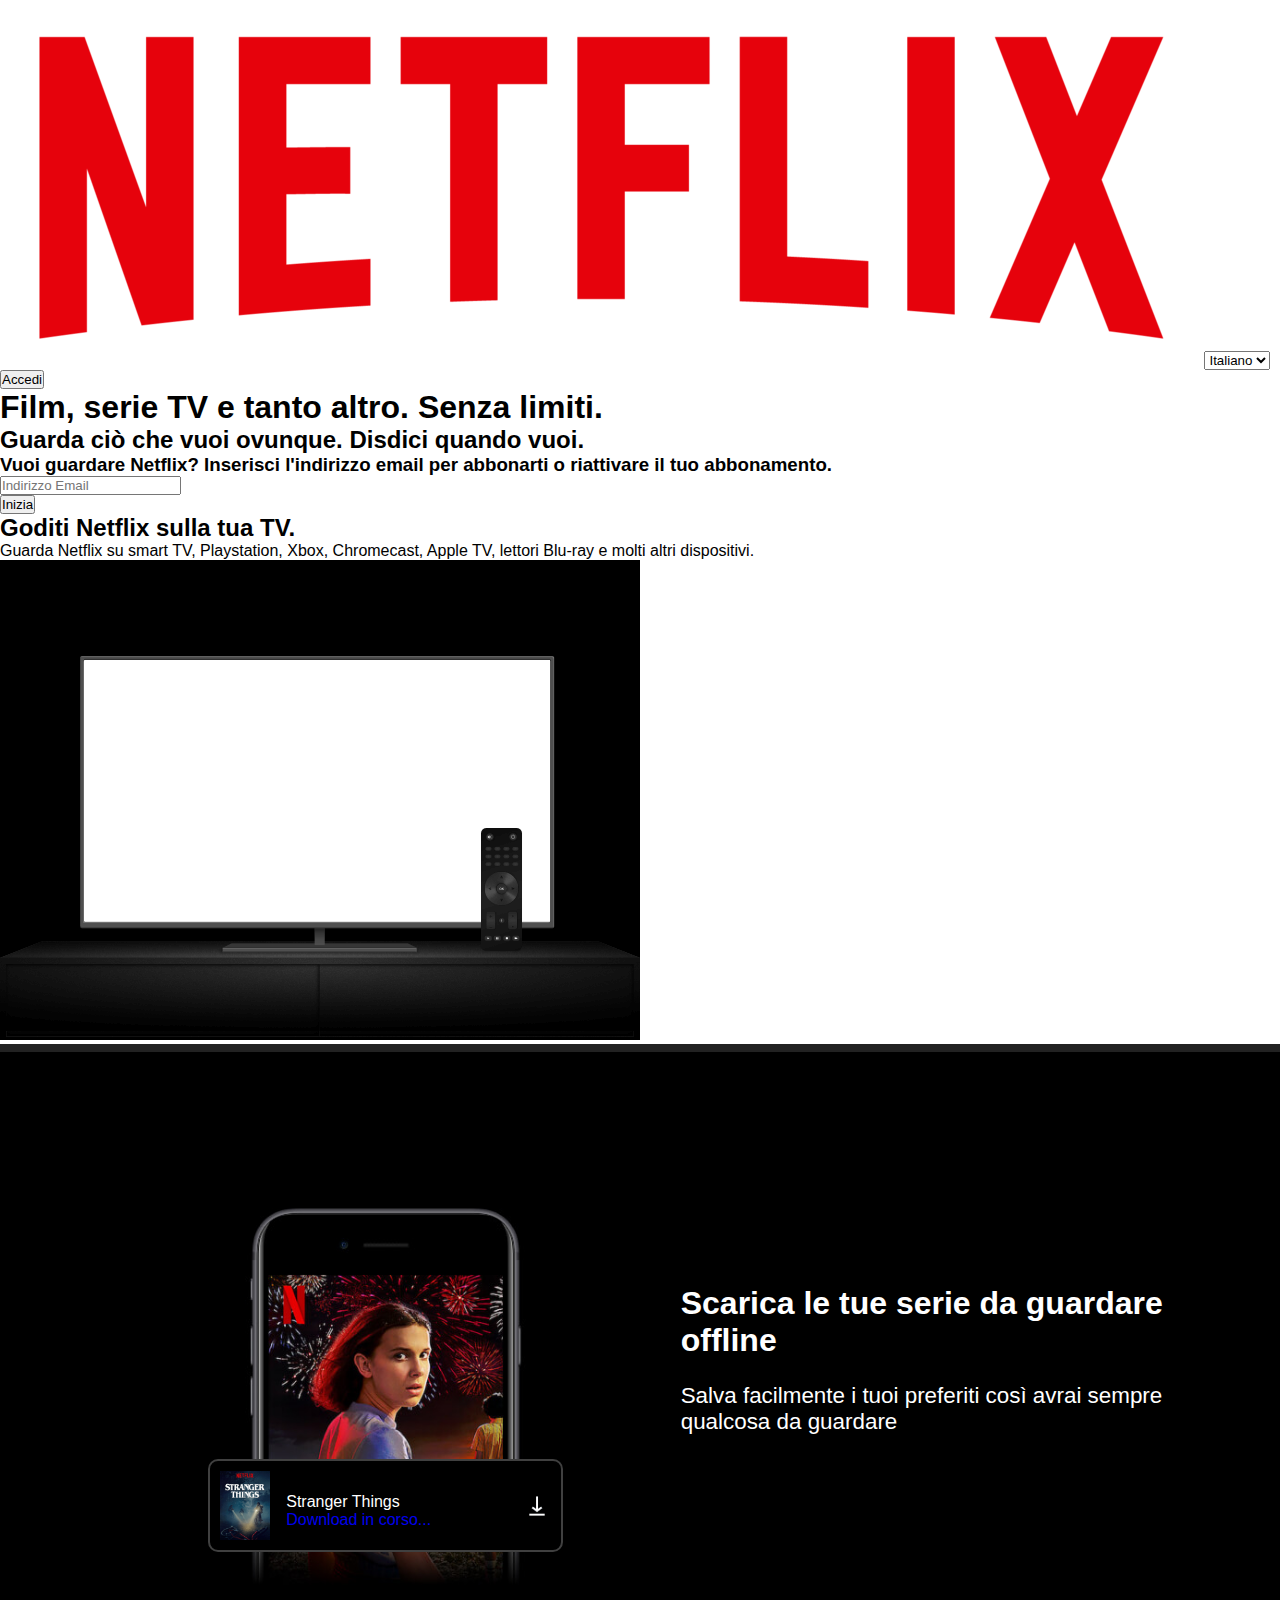
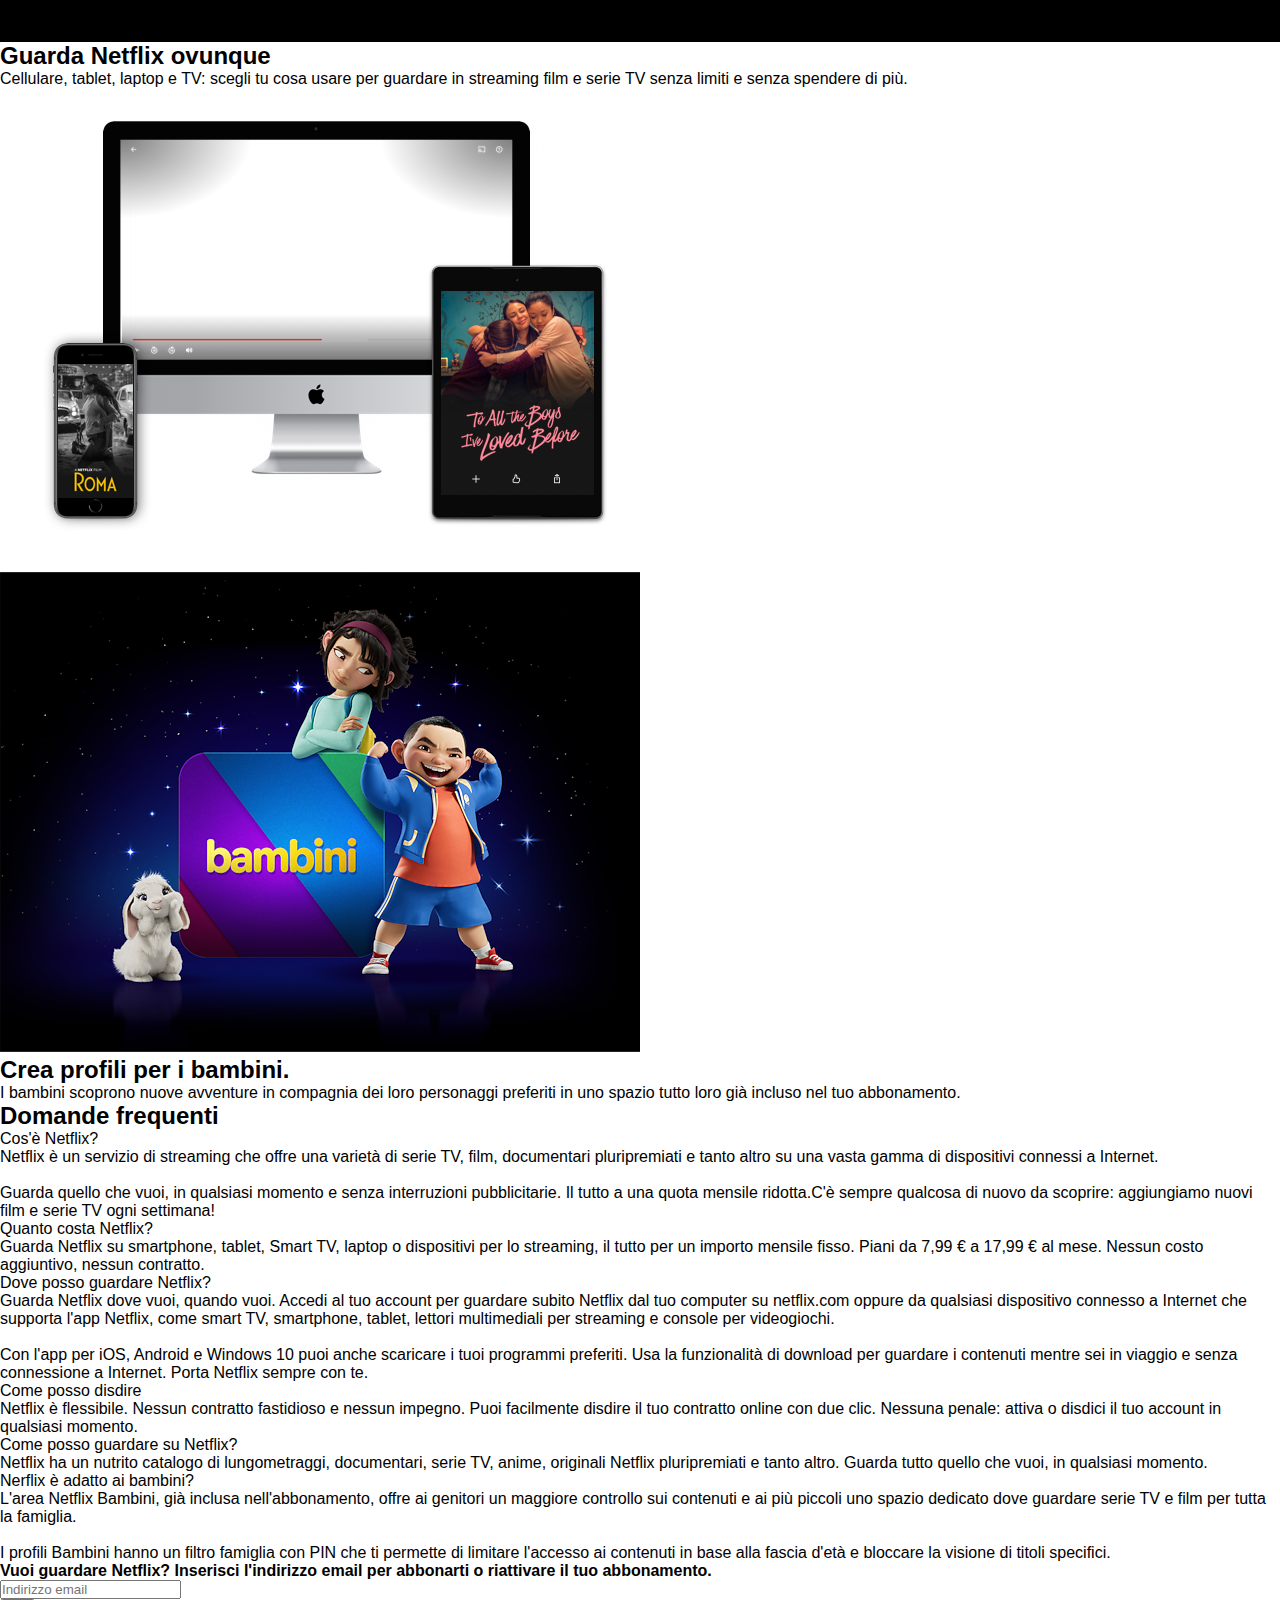
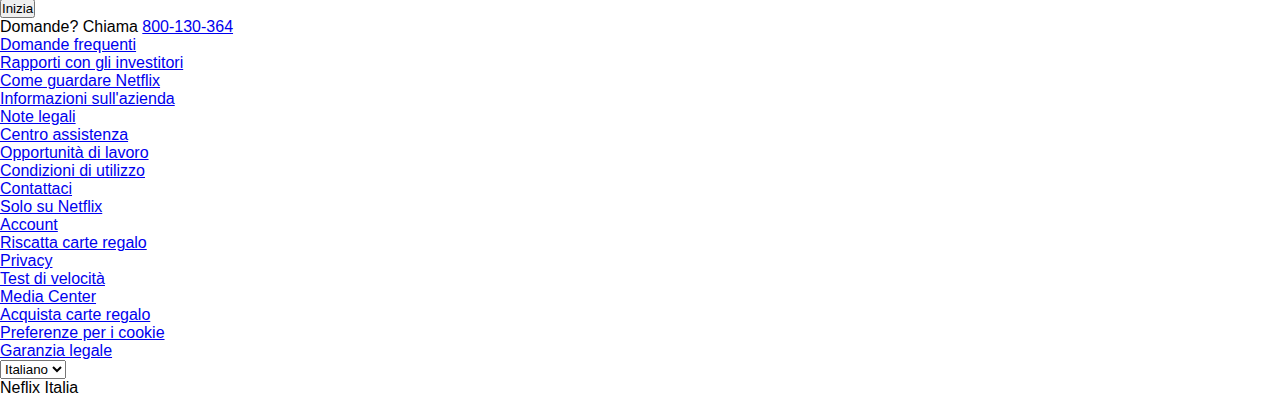
==== commit 033d5ab4: "last commit i think" ====
--- a/index.html
+++ b/index.html
@@ -5,11 +5,14 @@
     <meta http-equiv="X-UA-Compatible" content="IE=edge" />
     <meta name="viewport" content="width=device-width, initial-scale=1.0" />
     <title>Netflix Italia - Guarda serie TV online, Guarda film online</title>
+
     <meta name="author" content="Team 1" />
     <meta
       name="description"
       content="Sito copia di Netflix usato come esercitazione dal Team 1 della Classe Full Stack 6."
     />
+
+    <link rel="icon" type="image/x-icon" href="/assets/favicon.ico" />
 
     <meta
       property="og:site_name"
@@ -21,295 +24,227 @@
       content="Sito copia di Netflix usato come esercitazione dal Team 1 della Classe Full Stack 6."
     />
     <meta property="og:image" content="favicon.ico" />
-
-    <link rel="stylesheet" href="/css/style.css" />
-   
+    <link rel="stylesheet" href="./css/style-misida.css" />
     <link rel="stylesheet" href="./css/style.css" />
-    <link rel="stylesheet" href="./css/style-dario.css" />
-    <link rel="stylesheet" href="css/mirko.css" />
-    <link rel="stylesheet" href="./css/elga.css" />
-    <link rel="stylesheet" href="css/css-ilona.css" />
-    <link rel="stylesheet" href="./css/style-misida.css">
-    <!--Font awesome Ilona-->
-    <script
-      src="https://kit.fontawesome.com/6154d6127d.js"
-      crossorigin="anonymous"
-    ></script>
-
-    <link
-      rel="shortcut icon"
-      href="https://assets.nflxext.com/us/ffe/siteui/common/icons/nficon2016.ico"
-    />
   </head>
   <body>
-    <header class="header">
+    <header>
       <!--header Ilona-->
-      <nav class="navbar">
-        <div class="logo-img">
-          <img src="/assets/netflix-logo.png" alt="Netlifx logo" />
-        </div>
-
-        <div class="language-change">
-          <div class="language-select">
-            <i class="fa fa-solid fa-globe"></i>
-            <select class="select-options">
-              <option>Italiano</option>
-              <option>English</option>
-            </select>
-            <i class="fa fa-solid fa-sort-down"></i>
-          </div>
-          <a class="button-sign-in" href="https://www.netflix.com/it/" target="_blank">Accedi</a>
-        </div>
+      <nav>
+        <img src="/assets/netflix-logo.png" alt="Netlifx logo" />
+        <select>
+          <option>Italiano</option>
+          <option>English</option>
+        </select>
+
+        <button type="submit" id="button">Accedi</button>
       </nav>
-      <section class="text-form">
+
+      <div>
         <h1>Film, serie TV e tanto altro. Senza limiti.</h1>
         <h2>Guarda ciò che vuoi ovunque. Disdici quando vuoi.</h2>
-
-        <form class="form-netlfix">
-          <section class="form-title">
-            <h3>
-              Vuoi guardare Netflix? Inserisci l'indirizzo email per abbonarti o
-              riattivare il tuo abbonamento.
-            </h3>
-          </section>
-          <section class="form-body">
-            <label for="email"></label>
-            <input type="email"
-              id="email"
-              name="email"
-              placeholder="Indirizzo Email"
-              class="input-netflix"
-            />
-            <a class="form-button" href="#">Inizia &gt;</a>
-          </section>
-        </form>
-      </section>
-    </header>
-    <main>
-        <section class="section-mirko"> <!--Body part 1 Mirko-->
-            <article class="article-mirko">
-                <h2>Goditi Netflix sulla tua TV.</h2>
-                <p>Guarda Netflix su smart TV, Playstation, Xbox, Chromecast, Apple TV, lettori Blu-ray e molti altri dispositivi.</p>
-            </article>
-                <div class="img-container-mirko">
-                <img src="assets/tv.png" alt="immagine gif tv e telecomando">
-                <div class="animation-mirko">
-                    <video class="video-mirko" autoplay="" muted="" loop="">
-                        <source src="https://assets.nflxext.com/ffe/siteui/acquisition/ourStory/fuji/desktop/video-tv-0819.m4v" type="video/mp4">
-                    </video>
-                </div>
-        </div>
-      </section>
-
-      <section class="section-misida"> <!--Body part 2 Misida-->
-        <article class="article-misida">
-            <div class="immagini-misida">
-                <div class="img-misida">
-                <img src="assets/mobile-0819.jpg" alt="immagine di Undici in stranger things">
-                </div>
-                <div class="img2-misida">
-                    <img src="assets/boxshot_stranger things.png" alt="cover di stranger things">
-                    <div class="txt-img2-misida">
-                    <h4>Stranger Things</h4>
-                    <p>Download in corso...</p>
-                    </div>
-                </div>
-            </div>
-            <div class="text-misida">
-                <h2>Scarica le tue serie da guardare offline</h2>
-                <p>Salva facilmente i tuoi preferiti così avrai sempre qualcosa da guardare</p>
-                </div>
-            </article>
-        </section>
-
-        <section class="section-mirko"> <!--Body part 3 Mirko-->
-            <article class="article-mirko">
-                <h2>Guarda Netflix ovunque.</h2>
-                <p>Cellulare, tablet, laptop e TV: scegli tu cosa usare per guardare in streaming film e serie TV senza limiti e senza spendere di più.</p>
-            </article>
-                <div class="img-dustin-mirko">
-                    <img src="https://assets.nflxext.com/ffe/siteui/acquisition/ourStory/fuji/desktop/device-pile.png" alt="immagine di serie tv">
-                    <div class="animation-dustin-mirko">
-                        <video class="video-dustin-mirko" autoplay="" muted="" loop="">
-                            <source src="https://assets.nflxext.com/ffe/siteui/acquisition/ourStory/fuji/desktop/video-devices.m4v" type="video/mp4">
-                        </video>
-                    </div>
-                </div>
-        </article>
-      </section>
-
-      <section class="dario">
-        <!--body-part 4 Dario-->
-
-        <article class="article-dario">
-          <div class="div-dario-img">
-            <img
-              src="assets\bambini.png"
-              alt="Immagine con bambini e un coniglietto"
-              class="img-dario"
-            />
-          </div>
-          <div class="div-dario-text">
-            <h2>Crea profili per i bambini.</h2>
-            <p>
-              I bambini scoprono nuove avventure in compagnia dei loro
-              personaggi preferiti in uno spazio tutto loro già incluso nel tuo
-              abbonamento.
-            </p>
-          </div>
-        </article>
-      </section>
-
-      <section class="elga">
-        <!--Parte 5 Elga-->
-        <div class="faq">
-          <h1>Domande Frequenti</h1>
-        </div>
-        <div class="questions">
-          <div class="question">
-            <input type="checkbox" />
-            <label class="header">Cos'è Netflix?
-              <svg xmlns="http://www.w3.org/2000/svg" class="h-6 w-6" fill="none" viewBox="0 0 24 24" stroke="currentColor" stroke-width="2">
-                <path stroke-linecap="round" stroke-linejoin="round" d="M6 18L18 6M6 6l12 12" />
-              </svg>
-            </label>
-            <div class="content">
-              Netflix è un servizio di streaming che offre una varietà di serie
-              TV, film, documentari pluripremiati e tanto altro su una vasta
-              gamma di dispositivi connessi a Internet.
-              <br />
-              <br />
-              Guarda quello che vuoi, in qualsiasi momento e senza interruzioni
-              pubblicitarie. Il tutto a una quota mensile ridotta. C'è sempre
-              qualcosa di nuovo da scoprire: aggiungiamo nuovi film e serie TV
-              ogni settimana!
-            </div>
-          </div>
-        </div>
-        <div class="questions">
-          <div class="question">
-            <input type="checkbox" placeholder="Indirizzo Email">
-            <label class="header">Quanto costa Netflix?
-              <svg xmlns="http://www.w3.org/2000/svg" class="h-6 w-6" fill="none" viewBox="0 0 24 24" stroke="currentColor" stroke-width="2">
-                <path stroke-linecap="round" stroke-linejoin="round" d="M6 18L18 6M6 6l12 12" />
-              </svg>
-            </label>
-            <div class="content">
-              Guarda Netflix su smartphone, tablet, Smart TV, laptop o
-              dispositivi per lo streaming, il tutto per un importo mensile
-              fisso. Piani da 7,99 € a 17,99 € al mese. Nessun costo aggiuntivo,
-              nessun contratto.
-            </div>
-          </div>
-        </div>
-        <div class="questions">
-          <div class="question">
-            <input type="checkbox" />
-            <label class="header">Dove posso guardare Netflix?
-              <svg xmlns="http://www.w3.org/2000/svg" class="h-6 w-6" fill="none" viewBox="0 0 24 24" stroke="currentColor" stroke-width="2">
-                <path stroke-linecap="round" stroke-linejoin="round" d="M6 18L18 6M6 6l12 12" />
-              </svg>
-            </label>
-            <div class="content">
-              Guarda Netflix dove vuoi, quando vuoi. Accedi al tuo account per
-              guardare subito Netflix dal tuo computer su netflix.com oppure da
-              qualsiasi dispositivo connesso a Internet che supporta l'app
-              Netflix, come smart TV, smartphone, tablet, lettori multimediali
-              per streaming e console per videogiochi.
-              <br />
-              <br />
-              Con l'app per iOS, Android e Windows 10 puoi anche scaricare i
-              tuoi programmi preferiti. Usa la funzionalità di download per
-              guardare i contenuti mentre sei in viaggio e senza connessione a
-              Internet. Porta Netflix sempre con te.
-            </div>
-          </div>
-        </div>
-        <div class="questions">
-          <div class="question">
-            <input type="checkbox" />
-            <label class="header">Come posso disdire?
-              <svg xmlns="http://www.w3.org/2000/svg" class="h-6 w-6" fill="none" viewBox="0 0 24 24" stroke="currentColor" stroke-width="2">
-                <path stroke-linecap="round" stroke-linejoin="round" d="M6 18L18 6M6 6l12 12" />
-              </svg>
-            </label>
-            <div class="content">
-              Netflix è flessibile. Nessun contratto fastidioso e nessun
-              impegno. Puoi facilmente disdire il tuo contratto online con due
-              clic. Nessuna penale: attiva o disdici il tuo account in qualsiasi
-              momento.
-            </div>
-          </div>
-        </div>
-        <div class="questions">
-          <div class="question">
-            <input type="checkbox" />
-            <label class="header">Cosa posso guardare su Netflix?
-              <svg xmlns="http://www.w3.org/2000/svg" class="h-6 w-6" fill="none" viewBox="0 0 24 24" stroke="currentColor" stroke-width="2">
-                <path stroke-linecap="round" stroke-linejoin="round" d="M6 18L18 6M6 6l12 12" />
-              </svg>
-            </label>
-            <div class="content">
-              Netflix ha un nutrito catalogo di lungometraggi, documentari,
-              serie TV, anime, originali Netflix pluripremiati e tanto altro.
-              Guarda tutto quello che vuoi, in qualsiasi momento.
-            </div>
-          </div>
-        </div>
-        <div class="questions">
-          <div class="question">
-            <input type="checkbox" />
-            <label class="header">Netflix è adatto ai bambini?
-              <svg xmlns="http://www.w3.org/2000/svg" class="h-6 w-6" fill="none" viewBox="0 0 24 24" stroke="currentColor" stroke-width="2">
-                <path stroke-linecap="round" stroke-linejoin="round" d="M6 18L18 6M6 6l12 12" />
-              </svg>
-            </label>
-            <div class="content">
-              L'area Netflix Bambini, già inclusa nell'abbonamento, offre ai
-              genitori un maggiore controllo sui contenuti e ai più piccoli uno
-              spazio dedicato dove guardare serie TV e film per tutta la
-              famiglia.
-              <br />
-              <br />
-              I profili Bambini hanno un filtro famiglia con PIN che ti permette
-              di limitare l'accesso ai contenuti in base alla fascia d'età e
-              bloccare la visione di titoli specifici.
-            </div>
-          </div>
-        </div>
-
-        <div class="netflix">
-          <h4>
-            Vuoi guardare Netflix? Inserisci l'indirizzo email per abbonarti o
-            riattivare il tuo abbonamento.
-          </h4>
-          <br />
-          <section class="form-body">
+        <h3>
+          Vuoi guardare Netflix? Inserisci l'indirizzo email per abbonarti o
+          riattivare il tuo abbonamento.
+        </h3>
+
+        <form>
+          <div>
             <label for="email"></label>
             <input
               type="email"
               id="email"
               name="email"
               placeholder="Indirizzo Email"
-              class="input-netflix"
             />
-            <a class="form-button" href="#">Inizia</a>
-          </section>
+          </div>
+
+          <div>
+            <button type="submit" id="button">Inizia</button>
+          </div>
         </form>
-        </div>
+      </div>
+    </header>
+    <main>
+      <section>
+        <!--Body part 1 Mirko-->
+        <article>
+            <div>
+          <h2>Goditi Netflix sulla tua TV.</h2>
+          <p>
+            Guarda Netflix su smart TV, Playstation, Xbox, Chromecast, Apple TV,
+            lettori Blu-ray e molti altri dispositivi.
+          </p>
+          <img src="assets/tv.png" alt="immagine gif tv e telecomando" />
+        </article>
+      </section>
+
+      
+      <section class="section2-container"> <!--Body part 2 Misida-->
+      
+       
+       <div class="left-column">
+            <img src="./assets/mobile-0819.jpg" alt="Eleven di stranger things">
+       
+            <div class="box">
+            <img class="boxshot" src="assets/boxshot_stranger things.png"
+                alt="cover di stranger things">
+                
+                    <p>Stranger Things
+                      <br>
+                    <a href="#">Download in corso...</a>
+                    </p>
+                  
+                   <img class="download-gif" src="./assets/download-icon.gif" alt="download-icon">
+
+                  </div>  
+        
+            
+            
+              </div>
+            
+           <div class="right-column">
+              <h1>Scarica le tue serie da guardare offline</h1>
+              <h3>
+                Salva facilmente i tuoi preferiti così avrai sempre qualcosa da
+                guardare
+              </h3>
+            
+            </div>
+   
+
+         </section>
+      
+     
+         <section>
+        <!--Body part 3 Misida-->
+        <article>
+          <h2>Guarda Netflix ovunque</h2>
+          <p>
+            Cellulare, tablet, laptop e TV: scegli tu cosa usare per guardare in
+            streaming film e serie TV senza limiti e senza spendere di più.
+          </p>
+          <div>
+            <img src="assets/device-pile.png" alt="immagine di serie tv" />
+          </div>
+        </article>
+      </section>
+
+      <section>
+        <!--body-part 4 Dario-->
+        <article>
+          <img
+            src="assets\bambini.png"
+            alt="Immagine con bambini e un coniglietto"
+          />
+          <h2>Crea profili per i bambini.</h2>
+          <p>
+            I bambini scoprono nuove avventure in compagnia dei loro personaggi
+            preferiti in uno spazio tutto loro già incluso nel tuo abbonamento.
+          </p>
+        </article>
+      </section>
+
+      <section>
+        <!--Parte 5 Elga-->
+        <article>
+          <h2>Domande frequenti</h2>
+          <div>
+            <dl>
+              <dt>Cos'è Netflix?</dt>
+              <dd>
+                Netflix è un servizio di streaming che offre una varietà di
+                serie TV, film, documentari pluripremiati e tanto altro su una
+                vasta gamma di dispositivi connessi a Internet.<br /><br />Guarda
+                quello che vuoi, in qualsiasi momento e senza interruzioni
+                pubblicitarie. Il tutto a una quota mensile ridotta.C'è sempre
+                qualcosa di nuovo da scoprire: aggiungiamo nuovi film e serie TV
+                ogni settimana!
+              </dd>
+
+              <dt>Quanto costa Netflix?</dt>
+              <dd>
+                Guarda Netflix su smartphone, tablet, Smart TV, laptop o
+                dispositivi per lo streaming, il tutto per un importo mensile
+                fisso. Piani da 7,99 € a 17,99 € al mese. Nessun costo
+                aggiuntivo, nessun contratto.
+              </dd>
+
+              <dt>Dove posso guardare Netflix?</dt>
+              <dd>
+                Guarda Netflix dove vuoi, quando vuoi. Accedi al tuo account per
+                guardare subito Netflix dal tuo computer su netflix.com oppure
+                da qualsiasi dispositivo connesso a Internet che supporta l'app
+                Netflix, come smart TV, smartphone, tablet, lettori multimediali
+                per streaming e console per videogiochi.<br /><br />Con l'app
+                per iOS, Android e Windows 10 puoi anche scaricare i tuoi
+                programmi preferiti. Usa la funzionalità di download per
+                guardare i contenuti mentre sei in viaggio e senza connessione a
+                Internet. Porta Netflix sempre con te.
+              </dd>
+
+              <dt>Come posso disdire</dt>
+              <dd>
+                Netflix è flessibile. Nessun contratto fastidioso e nessun
+                impegno. Puoi facilmente disdire il tuo contratto online con due
+                clic. Nessuna penale: attiva o disdici il tuo account in
+                qualsiasi momento.
+              </dd>
+
+              <dt>Come posso guardare su Netflix?</dt>
+              <dd>
+                Netflix ha un nutrito catalogo di lungometraggi, documentari,
+                serie TV, anime, originali Netflix pluripremiati e tanto altro.
+                Guarda tutto quello che vuoi, in qualsiasi momento.
+              </dd>
+
+              <dt>Nerflix è adatto ai bambini?</dt>
+              <dd>
+                L'area Netflix Bambini, già inclusa nell'abbonamento, offre ai
+                genitori un maggiore controllo sui contenuti e ai più piccoli
+                uno spazio dedicato dove guardare serie TV e film per tutta la
+                famiglia.<br /><br />I profili Bambini hanno un filtro famiglia
+                con PIN che ti permette di limitare l'accesso ai contenuti in
+                base alla fascia d'età e bloccare la visione di titoli
+                specifici.
+              </dd>
+            </dl>
+          </div>
+
+          <div>
+            <h4>
+              Vuoi guardare Netflix? Inserisci l'indirizzo email per abbonarti o
+              riattivare il tuo abbonamento.
+            </h4>
+          </div>
+
+          <div>
+            <form>
+              <div>
+                <label for="email">
+                  <input
+                    type="email"
+                    id="email"
+                    name="email"
+                    placeholder="Indirizzo email"
+                  />
+                </label>
+              </div>
+              <div>
+                <button type="submit">Inizia</button>
+              </div>
+            </form>
+          </div>
+        </article>
       </section>
     </main>
 
-    <footer class="footer"> <!--Footer Ilona-->
-      <!-- <p>Domande? Chiama <a href="tel:800-130-366">800-130-364</a></p> -->
-
-     
-
-      <section class="footer-container"> 
-
-        <p>Domande? Chiama <a href="tel:800-130-366">800-130-364</a></p>
-        
-      <div class="footer-links">
+    <footer>
+      <!--Footer Ilona-->
+
+      <p>Domande? Chiama <a href="tel:800-130-366">800-130-364</a></p>
+
+      <div>
         <ul>
           <li><a href="#">Domande frequenti</a></li>
           <li><a href="#">Rapporti con gli investitori</a></li>
@@ -317,7 +252,9 @@
           <li><a href="#">Informazioni sull'azienda</a></li>
           <li><a href="#">Note legali</a></li>
         </ul>
-      
+      </div>
+
+      <div>
         <ul>
           <li><a href="#">Centro assistenza</a></li>
           <li><a href="#">Opportunità di lavoro</a></li>
@@ -325,14 +262,18 @@
           <li><a href="#">Contattaci</a></li>
           <li><a href="#">Solo su Netflix</a></li>
         </ul>
-      
+      </div>
+
+      <div>
         <ul>
           <li><a href="#">Account</a></li>
           <li><a href="#">Riscatta carte regalo</a></li>
           <li><a href="#">Privacy</a></li>
           <li><a href="#">Test di velocità</a></li>
         </ul>
-      
+      </div>
+
+      <div>
         <ul>
           <li><a href="#">Media Center</a></li>
           <li><a href="#">Acquista carte regalo</a></li>
@@ -341,22 +282,14 @@
         </ul>
       </div>
 
-      <div class="language-change">
-        <div class="language-select">
-          <i class="fa fa-solid fa-globe"></i>
-          <select class="select-options">
-            <option>Italiano</option>
-            <option>English</option>
-          </select>
-          <i class="fa fa-solid fa-sort-down"></i>
-        </div>
-      </div>
-  
-        <p>Neflix Italia</p>
-
-    </section>
-    
-    
+      <div>
+        <select>
+          <option>Italiano</option>
+          <option>English</option>
+        </select>
+      </div>
+
+      <p>Neflix Italia</p>
     </footer>
   </body>
 </html>
--- a/css/style-misida.css
+++ b/css/style-misida.css
@@ -1,48 +1,97 @@
 * {
+    padding: 0;
+    margin: 0;
+    box-sizing: border-box;
     font-family: Arial, Helvetica, sans-serif;
 }
 
-.section-misida{
+.section2-container{
+    display: flex;
     background-color: var(--black);
-    
+    border-top: 8px solid #222;
+    padding: 0px 80px;
+    padding: 90px;
+}
+.section2-container .left-column img{
+width: 100%;
+}
+.section2-container .left-column .box{
+    border: 2px solid rgba(255,255,255,.25);
+    background-color: var(--black);
+    border-radius: 10px;
+    width: 60%;
+    padding: 10px;
+    display: flex;
+    align-items: center;
+    margin: 0 auto;
+    overflow: hidden;
+    position: relative;
+   margin-top: -22%;
+  
+}
+
+.section2-container .left-column .box .boxshot{
+    width: 15%;
+}
+.section2-container .left-column .box p{
+    margin-left: 5%;
+    margin-top: 3%;
+    color: var(--white);
+}
+
+.section2-container .left-column .box p a{
+    text-decoration: none;
+}
+.section2-container .left-column .box .download-gif{
+    width: 3em;
+    height: 3em;
+    position: absolute;
+    right: 0;
 
 }
-.article-misida{
-    display: flex;
-    flex-direction: row;
-    align-items: center;
-    justify-content: center;
-    color: white;
-    max-width: 1200px;
-
+.section2-container .right-column{
+    padding-top: 13%;
+    padding-right: 2%;
+    width: 50%;
 }
-.immagini-misida{
-    display: flex;
-    flex-direction: column;
-    justify-content: center;
-    align-items: center;
-    
+.section2-container .right-column h1{
+    color: var(--white);
 }
-.img2-misida{
-    display: flex;
-    z-index: 1;
-    border: 2px solid grey;
-    border-radius: 10px;
-   
-}
-.img2-misida img{
-    width: 40%;
-}
-.txt-img2-misida{
-    display: flex;
-    flex-direction: column;
-    justify-content: center;
-    
+.section2-container .right-column h3{
+    color: var(--white);
+    font-size: 1.4rem;
+    font-weight: normal;
+    margin-top: 5%;
 }
 
-.text-misida{
-    display: flex;
-    flex-direction: column;
-    justify-content: center;
-    font-size: 2rem;
+
+/*TABLET*/
+@media screen and (min-width: 551px) and (max-width: 950px){
+    .section2-container{
+
+        display: block;
+        display: flex;
+        flex-direction: column-reverse;
+        align-items: center;
+    }
+    .section2-container .left-column{
+        width: 100%;
+    }
+    .section2-container .left-column{
+        width: 100%;
+        text-align: center;
+    }
+    .section2-container .right-column h1,h3{
+        font-size: 1.5em;
+       
+       }
 }
+
+/*MOBILE*/
+@media screen and (max-width: 550px){
+
+   .section2-container .right-column h1,h3{
+    font-size: 0.9em;
+    font-weight: 600
+   }
+}
--- a/css/style.css
+++ b/css/style.css
@@ -3,10 +3,6 @@
     --red: #E10712;
     --white: #FFFFFF;
     --gray: #222222;
-}
+    
+}  
 
-* {
-    margin: 0;
-    padding: 0;
-    box-sizing: border-box;
-}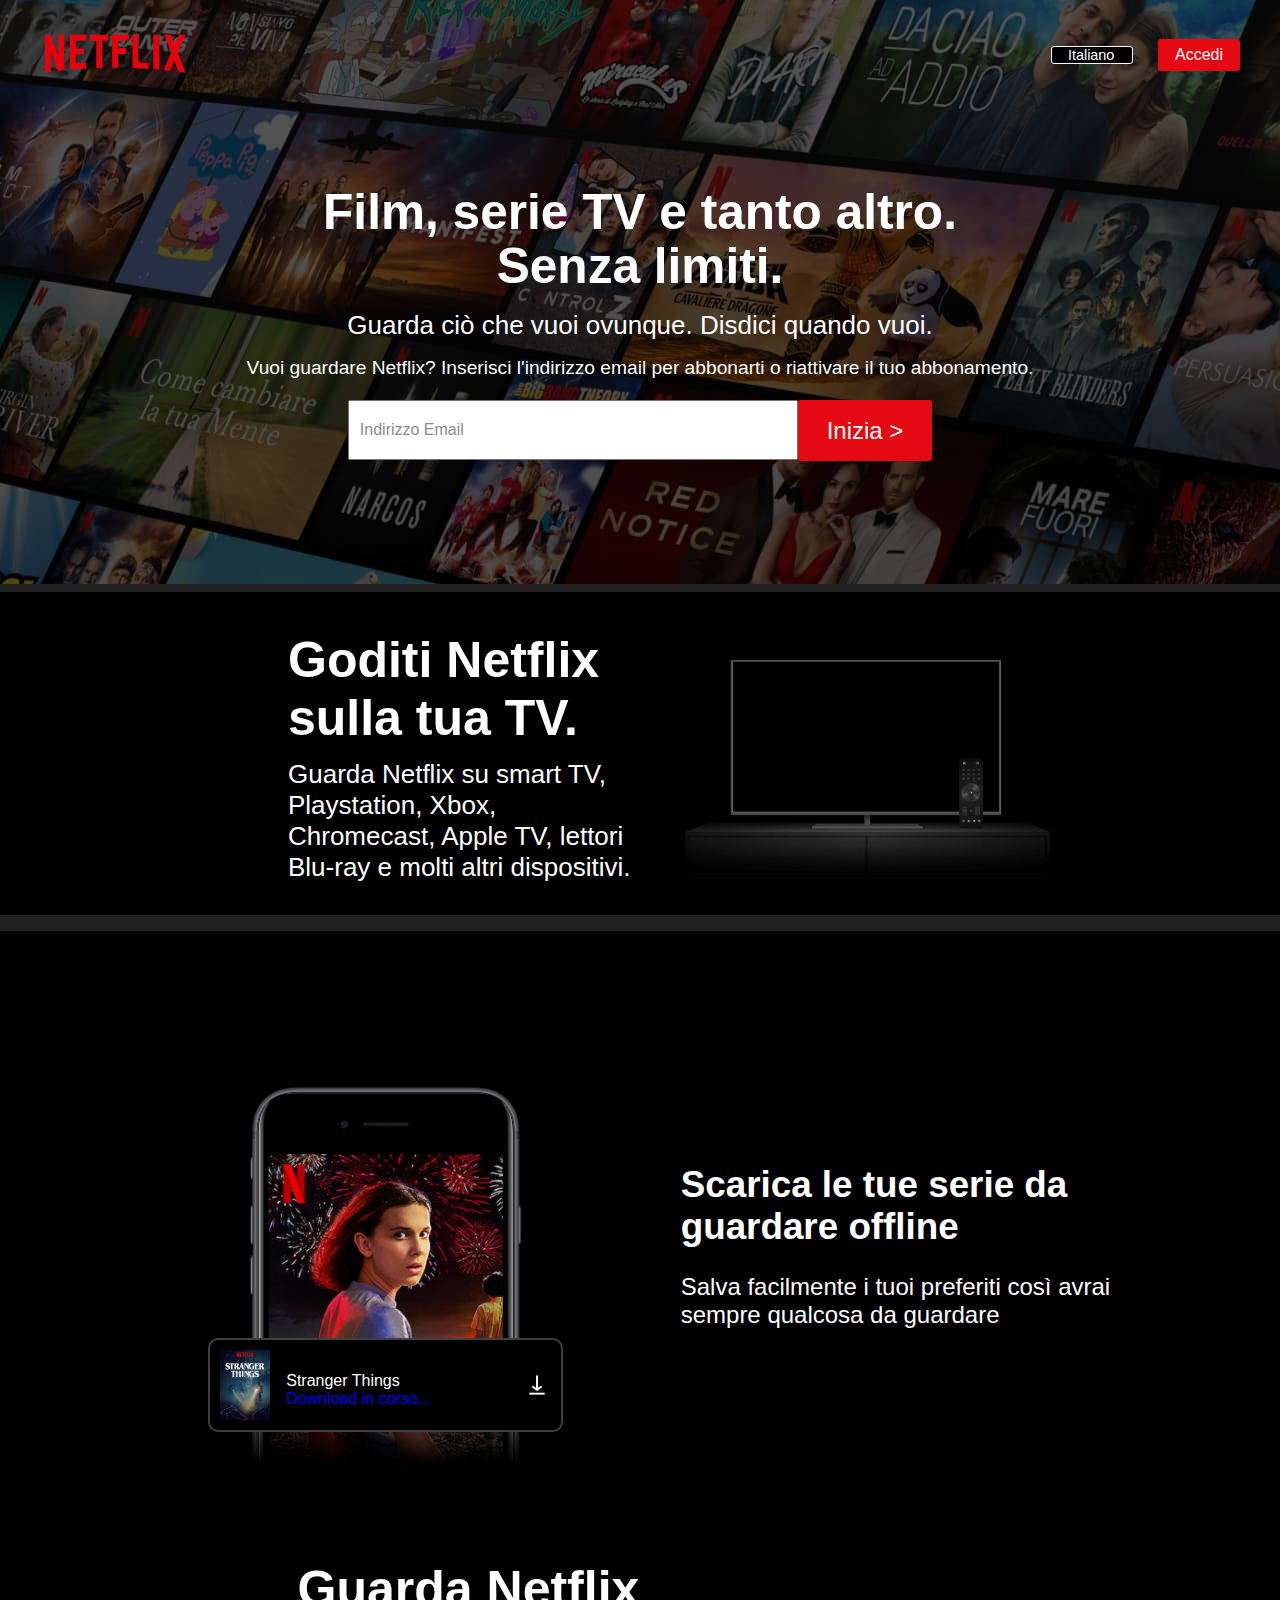
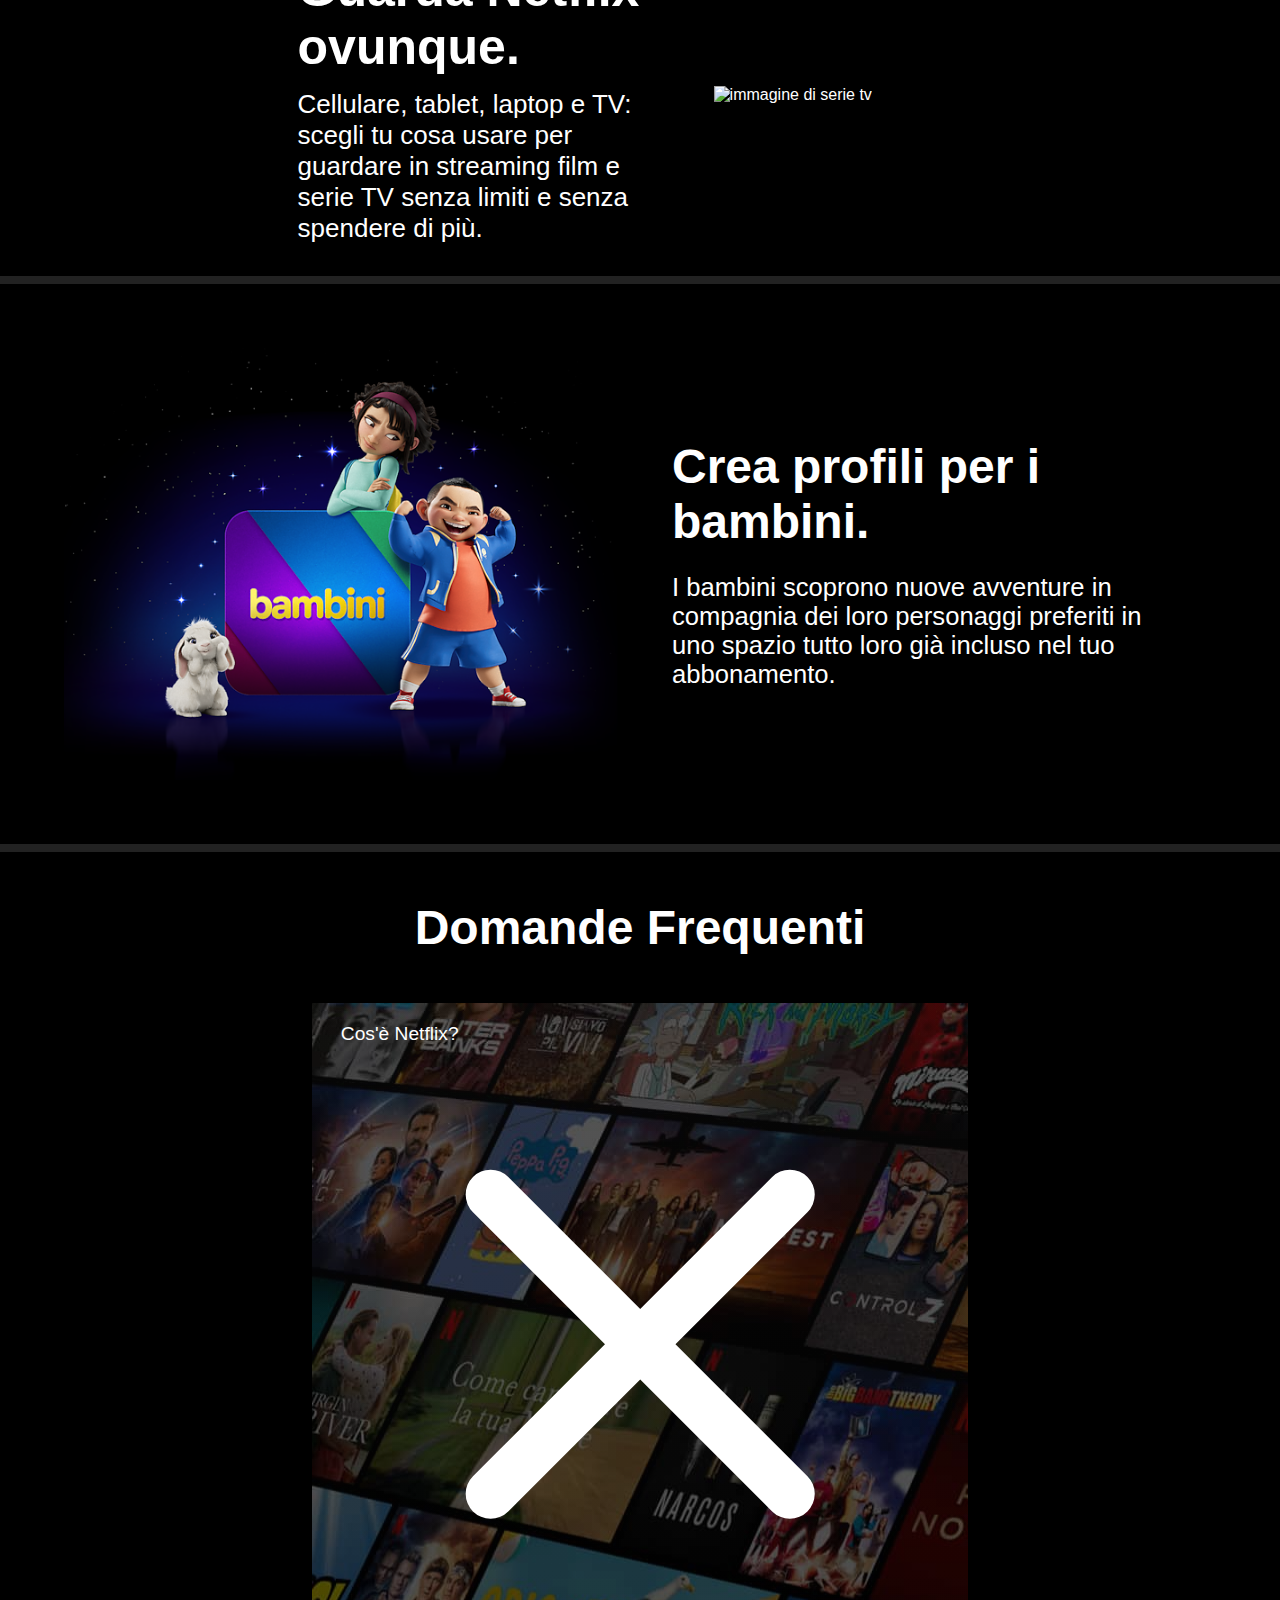
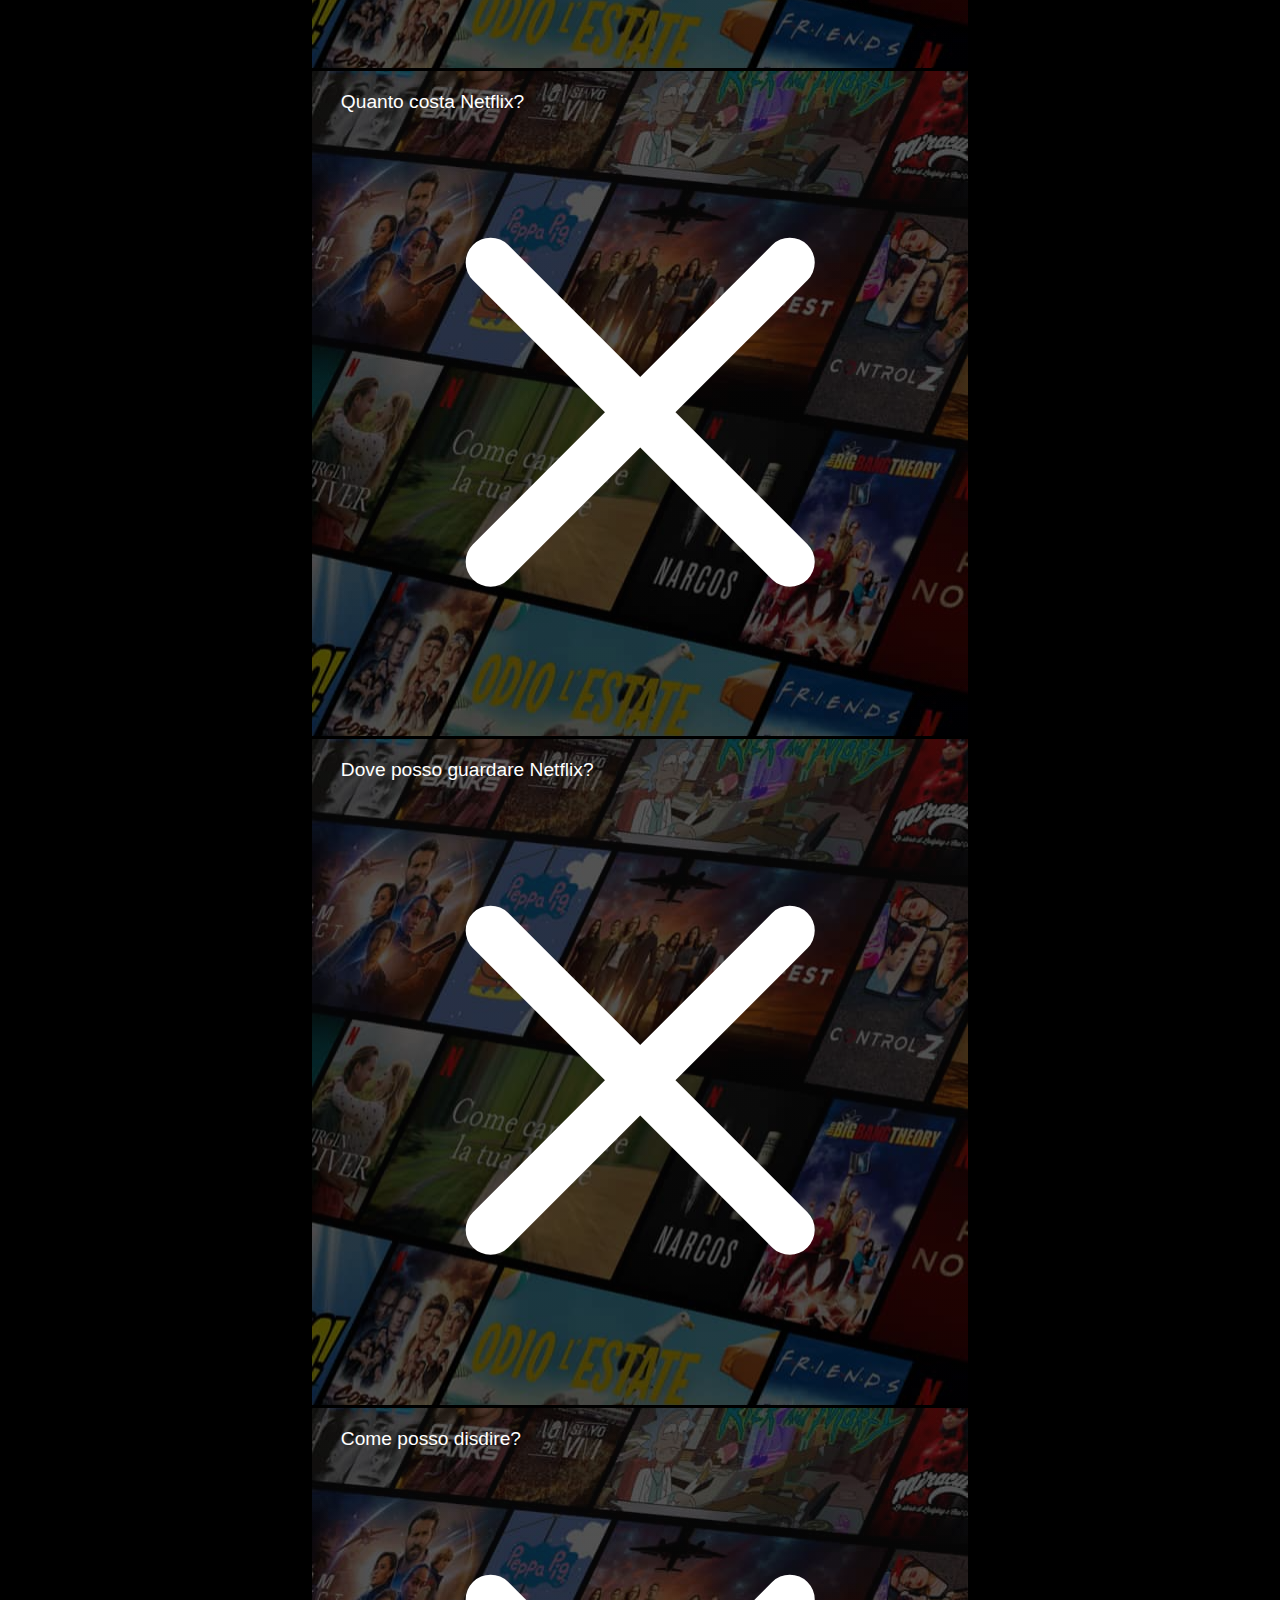
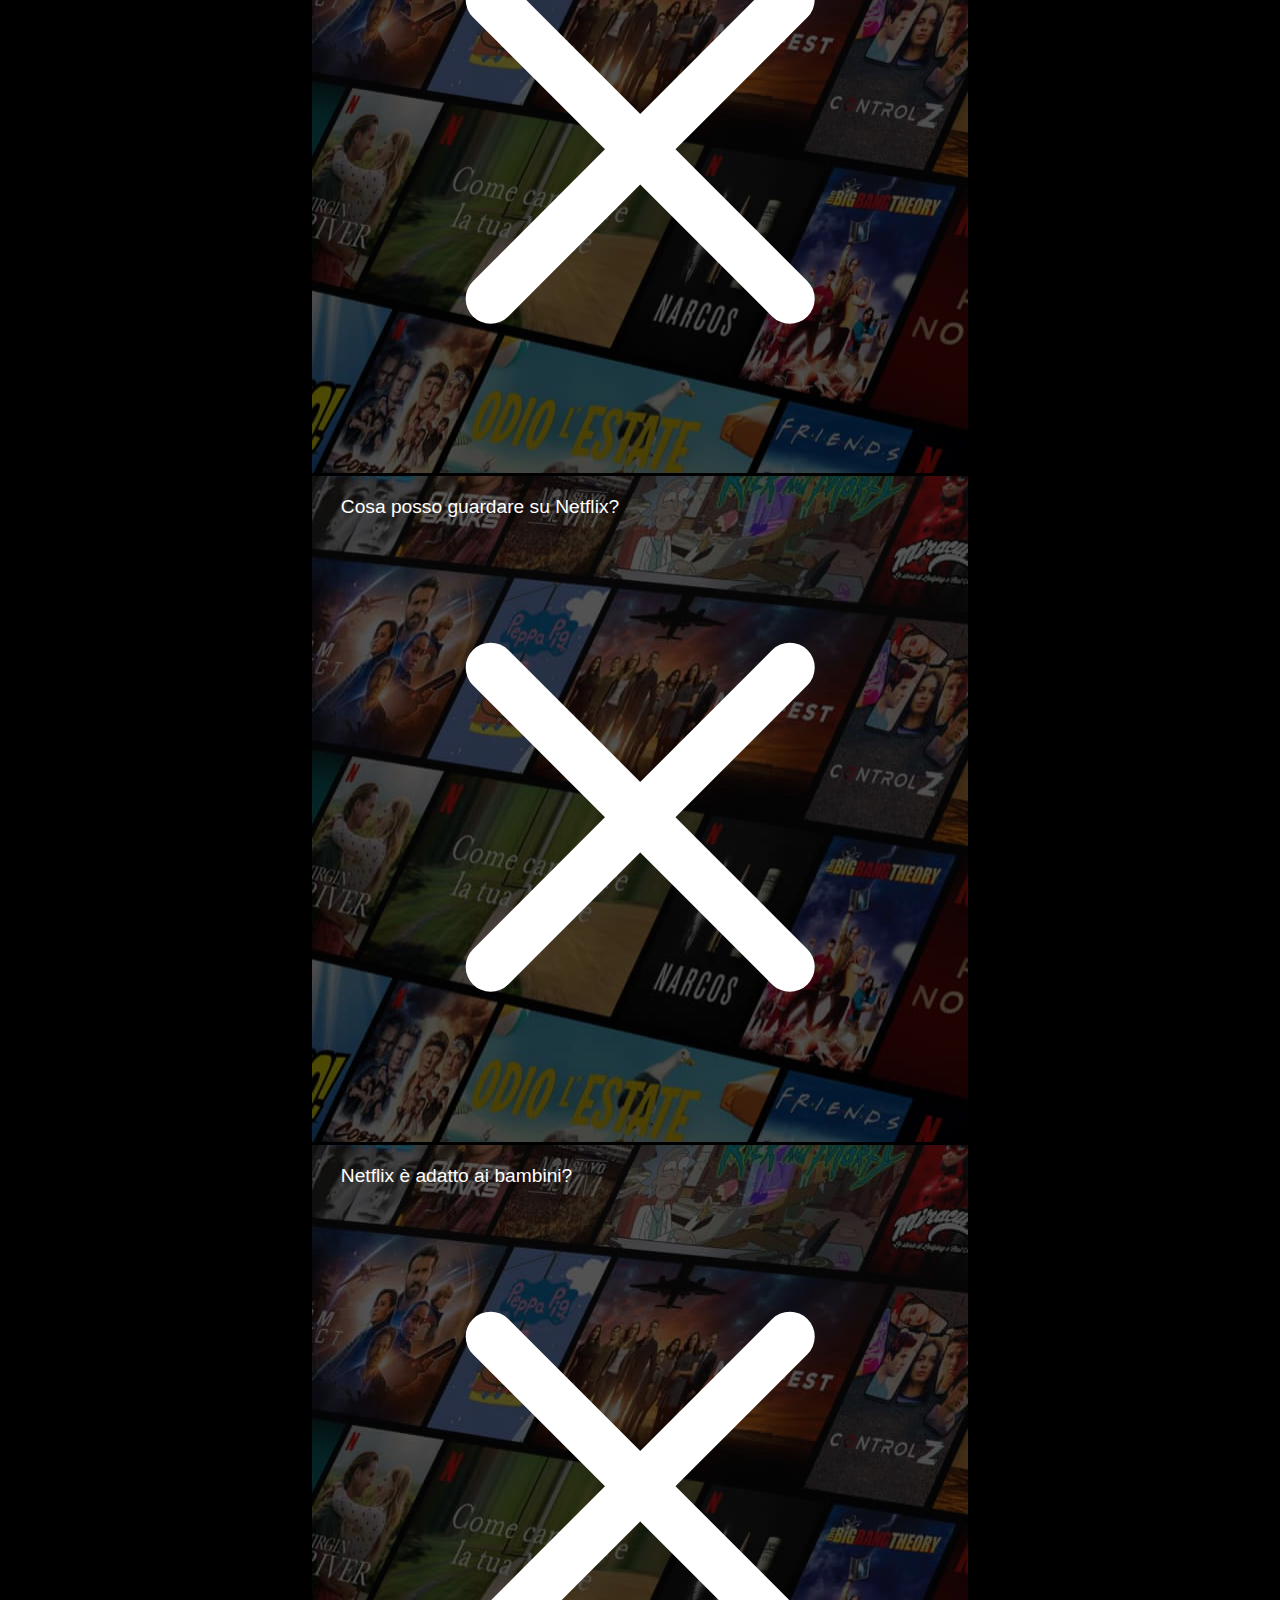
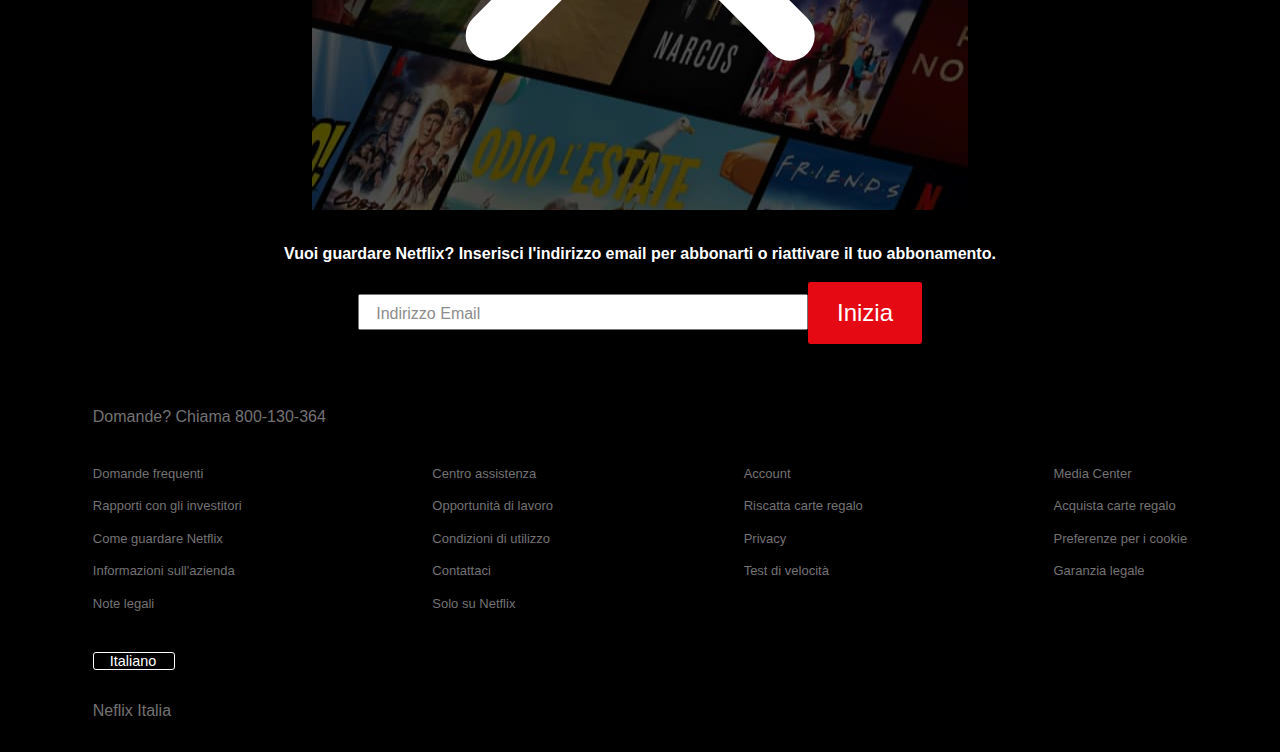
==== commit 7e875e2f: "Merge branch 'css/misida' of https://github.com/hershellayton95/Esercitazione_Team1 into css/misida" ====
--- a/index.html
+++ b/index.html
@@ -5,14 +5,11 @@
     <meta http-equiv="X-UA-Compatible" content="IE=edge" />
     <meta name="viewport" content="width=device-width, initial-scale=1.0" />
     <title>Netflix Italia - Guarda serie TV online, Guarda film online</title>
-
     <meta name="author" content="Team 1" />
     <meta
       name="description"
       content="Sito copia di Netflix usato come esercitazione dal Team 1 della Classe Full Stack 6."
     />
-
-    <link rel="icon" type="image/x-icon" href="/assets/favicon.ico" />
 
     <meta
       property="og:site_name"
@@ -24,227 +21,310 @@
       content="Sito copia di Netflix usato come esercitazione dal Team 1 della Classe Full Stack 6."
     />
     <meta property="og:image" content="favicon.ico" />
-    <link rel="stylesheet" href="./css/style-misida.css" />
+
+    <link rel="stylesheet" href="/css/style.css" />
+   
     <link rel="stylesheet" href="./css/style.css" />
+    <link rel="stylesheet" href="./css/style-dario.css" />
+    <link rel="stylesheet" href="css/mirko.css" />
+    <link rel="stylesheet" href="./css/elga.css" />
+    <link rel="stylesheet" href="css/css-ilona.css" />
+    <link rel="stylesheet" href="./css/style-misida.css">
+    <!--Font awesome Ilona-->
+    <script
+      src="https://kit.fontawesome.com/6154d6127d.js"
+      crossorigin="anonymous"
+    ></script>
+
+    <link
+      rel="shortcut icon"
+      href="https://assets.nflxext.com/us/ffe/siteui/common/icons/nficon2016.ico"
+    />
   </head>
   <body>
-    <header>
+    <header class="header">
       <!--header Ilona-->
-      <nav>
-        <img src="/assets/netflix-logo.png" alt="Netlifx logo" />
-        <select>
-          <option>Italiano</option>
-          <option>English</option>
-        </select>
-
-        <button type="submit" id="button">Accedi</button>
+      <nav class="navbar">
+        <div class="logo-img">
+          <img src="/assets/netflix-logo.png" alt="Netlifx logo" />
+        </div>
+
+        <div class="language-change">
+          <div class="language-select">
+            <i class="fa fa-solid fa-globe"></i>
+            <select class="select-options">
+              <option>Italiano</option>
+              <option>English</option>
+            </select>
+            <i class="fa fa-solid fa-sort-down"></i>
+          </div>
+          <a class="button-sign-in" href="https://www.netflix.com/it/" target="_blank">Accedi</a>
+        </div>
       </nav>
-
-      <div>
+      <section class="text-form">
         <h1>Film, serie TV e tanto altro. Senza limiti.</h1>
         <h2>Guarda ciò che vuoi ovunque. Disdici quando vuoi.</h2>
-        <h3>
-          Vuoi guardare Netflix? Inserisci l'indirizzo email per abbonarti o
-          riattivare il tuo abbonamento.
-        </h3>
-
-        <form>
-          <div>
+
+        <form class="form-netlfix">
+          <section class="form-title">
+            <h3>
+              Vuoi guardare Netflix? Inserisci l'indirizzo email per abbonarti o
+              riattivare il tuo abbonamento.
+            </h3>
+          </section>
+          <section class="form-body">
+            <label for="email"></label>
+            <input type="email"
+              id="email"
+              name="email"
+              placeholder="Indirizzo Email"
+              class="input-netflix"
+            />
+            <a class="form-button" href="#">Inizia &gt;</a>
+          </section>
+        </form>
+      </section>
+    </header>
+    <main>
+        <section class="section-mirko"> <!--Body part 1 Mirko-->
+            <article class="article-mirko">
+                <h2>Goditi Netflix sulla tua TV.</h2>
+                <p>Guarda Netflix su smart TV, Playstation, Xbox, Chromecast, Apple TV, lettori Blu-ray e molti altri dispositivi.</p>
+            </article>
+                <div class="img-container-mirko">
+                <img src="assets/tv.png" alt="immagine gif tv e telecomando">
+                <div class="animation-mirko">
+                    <video class="video-mirko" autoplay="" muted="" loop="">
+                        <source src="https://assets.nflxext.com/ffe/siteui/acquisition/ourStory/fuji/desktop/video-tv-0819.m4v" type="video/mp4">
+                    </video>
+                </div>
+        </div>
+      </section>
+
+           
+      <section class="section2-container"> <!--Body part 2 Misida-->
+      
+       
+        <div class="left-column">
+             <img src="./assets/mobile-0819.jpg" alt="Eleven di stranger things">
+        
+             <div class="box">
+             <img class="boxshot" src="assets/boxshot_stranger things.png"
+                 alt="cover di stranger things">
+                 
+                     <p>Stranger Things
+                       <br>
+                     <a href="#">Download in corso...</a>
+                     </p>
+                   
+                    <img class="download-gif" src="./assets/download-icon.gif" alt="download-icon">
+ 
+                   </div>  
+         
+             
+             
+               </div>
+             
+            <div class="right-column">
+               <h1>Scarica le tue serie da guardare offline</h1>
+               <h3>
+                 Salva facilmente i tuoi preferiti così avrai sempre qualcosa da
+                 guardare
+               </h3>
+             
+             </div>
+    
+ 
+          </section>
+
+        <section class="section-mirko"> <!--Body part 3 Mirko-->
+            <article class="article-mirko">
+                <h2>Guarda Netflix ovunque.</h2>
+                <p>Cellulare, tablet, laptop e TV: scegli tu cosa usare per guardare in streaming film e serie TV senza limiti e senza spendere di più.</p>
+            </article>
+                <div class="img-dustin-mirko">
+                    <img src="https://assets.nflxext.com/ffe/siteui/acquisition/ourStory/fuji/desktop/device-pile.png" alt="immagine di serie tv">
+                    <div class="animation-dustin-mirko">
+                        <video class="video-dustin-mirko" autoplay="" muted="" loop="">
+                            <source src="https://assets.nflxext.com/ffe/siteui/acquisition/ourStory/fuji/desktop/video-devices.m4v" type="video/mp4">
+                        </video>
+                    </div>
+                </div>
+        </article>
+      </section>
+
+      <section class="dario">
+        <!--body-part 4 Dario-->
+
+        <article class="article-dario">
+          <div class="div-dario-img">
+            <img
+              src="assets\bambini.png"
+              alt="Immagine con bambini e un coniglietto"
+              class="img-dario"
+            />
+          </div>
+          <div class="div-dario-text">
+            <h2>Crea profili per i bambini.</h2>
+            <p>
+              I bambini scoprono nuove avventure in compagnia dei loro
+              personaggi preferiti in uno spazio tutto loro già incluso nel tuo
+              abbonamento.
+            </p>
+          </div>
+        </article>
+      </section>
+
+      <section class="elga">
+        <!--Parte 5 Elga-->
+        <div class="faq">
+          <h1>Domande Frequenti</h1>
+        </div>
+        <div class="questions">
+          <div class="question">
+            <input type="checkbox" />
+            <label class="header">Cos'è Netflix?
+              <svg xmlns="http://www.w3.org/2000/svg" class="h-6 w-6" fill="none" viewBox="0 0 24 24" stroke="currentColor" stroke-width="2">
+                <path stroke-linecap="round" stroke-linejoin="round" d="M6 18L18 6M6 6l12 12" />
+              </svg>
+            </label>
+            <div class="content">
+              Netflix è un servizio di streaming che offre una varietà di serie
+              TV, film, documentari pluripremiati e tanto altro su una vasta
+              gamma di dispositivi connessi a Internet.
+              <br />
+              <br />
+              Guarda quello che vuoi, in qualsiasi momento e senza interruzioni
+              pubblicitarie. Il tutto a una quota mensile ridotta. C'è sempre
+              qualcosa di nuovo da scoprire: aggiungiamo nuovi film e serie TV
+              ogni settimana!
+            </div>
+          </div>
+        </div>
+        <div class="questions">
+          <div class="question">
+            <input type="checkbox" placeholder="Indirizzo Email">
+            <label class="header">Quanto costa Netflix?
+              <svg xmlns="http://www.w3.org/2000/svg" class="h-6 w-6" fill="none" viewBox="0 0 24 24" stroke="currentColor" stroke-width="2">
+                <path stroke-linecap="round" stroke-linejoin="round" d="M6 18L18 6M6 6l12 12" />
+              </svg>
+            </label>
+            <div class="content">
+              Guarda Netflix su smartphone, tablet, Smart TV, laptop o
+              dispositivi per lo streaming, il tutto per un importo mensile
+              fisso. Piani da 7,99 € a 17,99 € al mese. Nessun costo aggiuntivo,
+              nessun contratto.
+            </div>
+          </div>
+        </div>
+        <div class="questions">
+          <div class="question">
+            <input type="checkbox" />
+            <label class="header">Dove posso guardare Netflix?
+              <svg xmlns="http://www.w3.org/2000/svg" class="h-6 w-6" fill="none" viewBox="0 0 24 24" stroke="currentColor" stroke-width="2">
+                <path stroke-linecap="round" stroke-linejoin="round" d="M6 18L18 6M6 6l12 12" />
+              </svg>
+            </label>
+            <div class="content">
+              Guarda Netflix dove vuoi, quando vuoi. Accedi al tuo account per
+              guardare subito Netflix dal tuo computer su netflix.com oppure da
+              qualsiasi dispositivo connesso a Internet che supporta l'app
+              Netflix, come smart TV, smartphone, tablet, lettori multimediali
+              per streaming e console per videogiochi.
+              <br />
+              <br />
+              Con l'app per iOS, Android e Windows 10 puoi anche scaricare i
+              tuoi programmi preferiti. Usa la funzionalità di download per
+              guardare i contenuti mentre sei in viaggio e senza connessione a
+              Internet. Porta Netflix sempre con te.
+            </div>
+          </div>
+        </div>
+        <div class="questions">
+          <div class="question">
+            <input type="checkbox" />
+            <label class="header">Come posso disdire?
+              <svg xmlns="http://www.w3.org/2000/svg" class="h-6 w-6" fill="none" viewBox="0 0 24 24" stroke="currentColor" stroke-width="2">
+                <path stroke-linecap="round" stroke-linejoin="round" d="M6 18L18 6M6 6l12 12" />
+              </svg>
+            </label>
+            <div class="content">
+              Netflix è flessibile. Nessun contratto fastidioso e nessun
+              impegno. Puoi facilmente disdire il tuo contratto online con due
+              clic. Nessuna penale: attiva o disdici il tuo account in qualsiasi
+              momento.
+            </div>
+          </div>
+        </div>
+        <div class="questions">
+          <div class="question">
+            <input type="checkbox" />
+            <label class="header">Cosa posso guardare su Netflix?
+              <svg xmlns="http://www.w3.org/2000/svg" class="h-6 w-6" fill="none" viewBox="0 0 24 24" stroke="currentColor" stroke-width="2">
+                <path stroke-linecap="round" stroke-linejoin="round" d="M6 18L18 6M6 6l12 12" />
+              </svg>
+            </label>
+            <div class="content">
+              Netflix ha un nutrito catalogo di lungometraggi, documentari,
+              serie TV, anime, originali Netflix pluripremiati e tanto altro.
+              Guarda tutto quello che vuoi, in qualsiasi momento.
+            </div>
+          </div>
+        </div>
+        <div class="questions">
+          <div class="question">
+            <input type="checkbox" />
+            <label class="header">Netflix è adatto ai bambini?
+              <svg xmlns="http://www.w3.org/2000/svg" class="h-6 w-6" fill="none" viewBox="0 0 24 24" stroke="currentColor" stroke-width="2">
+                <path stroke-linecap="round" stroke-linejoin="round" d="M6 18L18 6M6 6l12 12" />
+              </svg>
+            </label>
+            <div class="content">
+              L'area Netflix Bambini, già inclusa nell'abbonamento, offre ai
+              genitori un maggiore controllo sui contenuti e ai più piccoli uno
+              spazio dedicato dove guardare serie TV e film per tutta la
+              famiglia.
+              <br />
+              <br />
+              I profili Bambini hanno un filtro famiglia con PIN che ti permette
+              di limitare l'accesso ai contenuti in base alla fascia d'età e
+              bloccare la visione di titoli specifici.
+            </div>
+          </div>
+        </div>
+
+        <div class="netflix">
+          <h4>
+            Vuoi guardare Netflix? Inserisci l'indirizzo email per abbonarti o
+            riattivare il tuo abbonamento.
+          </h4>
+          <br />
+          <section class="form-body">
             <label for="email"></label>
             <input
               type="email"
               id="email"
               name="email"
               placeholder="Indirizzo Email"
+              class="input-netflix"
             />
-          </div>
-
-          <div>
-            <button type="submit" id="button">Inizia</button>
-          </div>
+            <a class="form-button" href="#">Inizia</a>
+          </section>
         </form>
-      </div>
-    </header>
-    <main>
-      <section>
-        <!--Body part 1 Mirko-->
-        <article>
-            <div>
-          <h2>Goditi Netflix sulla tua TV.</h2>
-          <p>
-            Guarda Netflix su smart TV, Playstation, Xbox, Chromecast, Apple TV,
-            lettori Blu-ray e molti altri dispositivi.
-          </p>
-          <img src="assets/tv.png" alt="immagine gif tv e telecomando" />
-        </article>
-      </section>
-
-      
-      <section class="section2-container"> <!--Body part 2 Misida-->
-      
-       
-       <div class="left-column">
-            <img src="./assets/mobile-0819.jpg" alt="Eleven di stranger things">
-       
-            <div class="box">
-            <img class="boxshot" src="assets/boxshot_stranger things.png"
-                alt="cover di stranger things">
-                
-                    <p>Stranger Things
-                      <br>
-                    <a href="#">Download in corso...</a>
-                    </p>
-                  
-                   <img class="download-gif" src="./assets/download-icon.gif" alt="download-icon">
-
-                  </div>  
+        </div>
+      </section>
+    </main>
+
+    <footer class="footer"> <!--Footer Ilona-->
+      <!-- <p>Domande? Chiama <a href="tel:800-130-366">800-130-364</a></p> -->
+
+     
+
+      <section class="footer-container"> 
+
+        <p>Domande? Chiama <a href="tel:800-130-366">800-130-364</a></p>
         
-            
-            
-              </div>
-            
-           <div class="right-column">
-              <h1>Scarica le tue serie da guardare offline</h1>
-              <h3>
-                Salva facilmente i tuoi preferiti così avrai sempre qualcosa da
-                guardare
-              </h3>
-            
-            </div>
-   
-
-         </section>
-      
-     
-         <section>
-        <!--Body part 3 Misida-->
-        <article>
-          <h2>Guarda Netflix ovunque</h2>
-          <p>
-            Cellulare, tablet, laptop e TV: scegli tu cosa usare per guardare in
-            streaming film e serie TV senza limiti e senza spendere di più.
-          </p>
-          <div>
-            <img src="assets/device-pile.png" alt="immagine di serie tv" />
-          </div>
-        </article>
-      </section>
-
-      <section>
-        <!--body-part 4 Dario-->
-        <article>
-          <img
-            src="assets\bambini.png"
-            alt="Immagine con bambini e un coniglietto"
-          />
-          <h2>Crea profili per i bambini.</h2>
-          <p>
-            I bambini scoprono nuove avventure in compagnia dei loro personaggi
-            preferiti in uno spazio tutto loro già incluso nel tuo abbonamento.
-          </p>
-        </article>
-      </section>
-
-      <section>
-        <!--Parte 5 Elga-->
-        <article>
-          <h2>Domande frequenti</h2>
-          <div>
-            <dl>
-              <dt>Cos'è Netflix?</dt>
-              <dd>
-                Netflix è un servizio di streaming che offre una varietà di
-                serie TV, film, documentari pluripremiati e tanto altro su una
-                vasta gamma di dispositivi connessi a Internet.<br /><br />Guarda
-                quello che vuoi, in qualsiasi momento e senza interruzioni
-                pubblicitarie. Il tutto a una quota mensile ridotta.C'è sempre
-                qualcosa di nuovo da scoprire: aggiungiamo nuovi film e serie TV
-                ogni settimana!
-              </dd>
-
-              <dt>Quanto costa Netflix?</dt>
-              <dd>
-                Guarda Netflix su smartphone, tablet, Smart TV, laptop o
-                dispositivi per lo streaming, il tutto per un importo mensile
-                fisso. Piani da 7,99 € a 17,99 € al mese. Nessun costo
-                aggiuntivo, nessun contratto.
-              </dd>
-
-              <dt>Dove posso guardare Netflix?</dt>
-              <dd>
-                Guarda Netflix dove vuoi, quando vuoi. Accedi al tuo account per
-                guardare subito Netflix dal tuo computer su netflix.com oppure
-                da qualsiasi dispositivo connesso a Internet che supporta l'app
-                Netflix, come smart TV, smartphone, tablet, lettori multimediali
-                per streaming e console per videogiochi.<br /><br />Con l'app
-                per iOS, Android e Windows 10 puoi anche scaricare i tuoi
-                programmi preferiti. Usa la funzionalità di download per
-                guardare i contenuti mentre sei in viaggio e senza connessione a
-                Internet. Porta Netflix sempre con te.
-              </dd>
-
-              <dt>Come posso disdire</dt>
-              <dd>
-                Netflix è flessibile. Nessun contratto fastidioso e nessun
-                impegno. Puoi facilmente disdire il tuo contratto online con due
-                clic. Nessuna penale: attiva o disdici il tuo account in
-                qualsiasi momento.
-              </dd>
-
-              <dt>Come posso guardare su Netflix?</dt>
-              <dd>
-                Netflix ha un nutrito catalogo di lungometraggi, documentari,
-                serie TV, anime, originali Netflix pluripremiati e tanto altro.
-                Guarda tutto quello che vuoi, in qualsiasi momento.
-              </dd>
-
-              <dt>Nerflix è adatto ai bambini?</dt>
-              <dd>
-                L'area Netflix Bambini, già inclusa nell'abbonamento, offre ai
-                genitori un maggiore controllo sui contenuti e ai più piccoli
-                uno spazio dedicato dove guardare serie TV e film per tutta la
-                famiglia.<br /><br />I profili Bambini hanno un filtro famiglia
-                con PIN che ti permette di limitare l'accesso ai contenuti in
-                base alla fascia d'età e bloccare la visione di titoli
-                specifici.
-              </dd>
-            </dl>
-          </div>
-
-          <div>
-            <h4>
-              Vuoi guardare Netflix? Inserisci l'indirizzo email per abbonarti o
-              riattivare il tuo abbonamento.
-            </h4>
-          </div>
-
-          <div>
-            <form>
-              <div>
-                <label for="email">
-                  <input
-                    type="email"
-                    id="email"
-                    name="email"
-                    placeholder="Indirizzo email"
-                  />
-                </label>
-              </div>
-              <div>
-                <button type="submit">Inizia</button>
-              </div>
-            </form>
-          </div>
-        </article>
-      </section>
-    </main>
-
-    <footer>
-      <!--Footer Ilona-->
-
-      <p>Domande? Chiama <a href="tel:800-130-366">800-130-364</a></p>
-
-      <div>
+      <div class="footer-links">
         <ul>
           <li><a href="#">Domande frequenti</a></li>
           <li><a href="#">Rapporti con gli investitori</a></li>
@@ -252,9 +332,7 @@
           <li><a href="#">Informazioni sull'azienda</a></li>
           <li><a href="#">Note legali</a></li>
         </ul>
-      </div>
-
-      <div>
+      
         <ul>
           <li><a href="#">Centro assistenza</a></li>
           <li><a href="#">Opportunità di lavoro</a></li>
@@ -262,18 +340,14 @@
           <li><a href="#">Contattaci</a></li>
           <li><a href="#">Solo su Netflix</a></li>
         </ul>
-      </div>
-
-      <div>
+      
         <ul>
           <li><a href="#">Account</a></li>
           <li><a href="#">Riscatta carte regalo</a></li>
           <li><a href="#">Privacy</a></li>
           <li><a href="#">Test di velocità</a></li>
         </ul>
-      </div>
-
-      <div>
+      
         <ul>
           <li><a href="#">Media Center</a></li>
           <li><a href="#">Acquista carte regalo</a></li>
@@ -282,14 +356,21 @@
         </ul>
       </div>
 
-      <div>
-        <select>
-          <option>Italiano</option>
-          <option>English</option>
-        </select>
+      <div class="language-change">
+        <div class="language-select">
+          <i class="fa fa-solid fa-globe"></i>
+          <select class="select-options">
+            <option>Italiano</option>
+            <option>English</option>
+          </select>
+          <i class="fa fa-solid fa-sort-down"></i>
+        </div>
       </div>
-
-      <p>Neflix Italia</p>
+  
+        <p>Neflix Italia</p>
+
+    </section>
+    
     </footer>
   </body>
 </html>
--- a/css/style-dario.css
+++ b/css/style-dario.css
@@ -0,0 +1,75 @@
+* {
+  font-family: Arial, Helvetica, sans-serif;
+}
+
+.dario {
+  display: flex;
+  justify-content: center;
+  background-color: var(--black);
+  color: #fff;
+  border-bottom: 8px solid var(--gray);
+  
+}
+
+.div-dario-img {
+  display:flex;
+  justify-content: flex-end;
+}
+
+.article-dario {
+  /* border: 2px solid fuchsia; */
+  max-width: 1200px;
+  display: flex;
+  justify-content: center;
+  align-items: center;
+  margin: 4rem;
+}
+
+.article-dario img {
+  max-width: 100%;
+  height: auto;
+  /* border: 2px solid green; */
+
+}
+
+.div-dario-text {
+  
+  max-width: 50%;
+  /* border: 2px solid red; */
+  padding: 2rem;
+  font-size: 1.6rem;
+}
+
+.div-dario-text h2 {
+  font-size: 3rem ;
+  margin-bottom: 1.5rem;
+}
+
+@media screen and (max-width:950px) {
+  .article-dario {
+    flex-direction: column-reverse;
+    align-items: stretch;
+    justify-content: center;
+  }
+
+  .div-dario-text {
+    max-width: 100%;
+    text-align: center;
+    font-size: 1rem;
+  }
+
+  .article-dario img {
+    max-width: 90%;
+    margin: 0 auto;
+  }
+}
+
+@media screen and (max-width:550px) {
+  .div-dario-text h2{
+    font-size: 1rem;
+  }
+
+  .div-dario-text p {
+    font-size: 0.8rem;
+  }
+}--- a/css/mirko.css
+++ b/css/mirko.css
@@ -0,0 +1,231 @@
+*{
+    font-family: Arial, Helvetica, sans-serif;
+}
+
+/*CONTAINER*/
+.section-mirko{
+    background-color: var(--black);
+    color: var(--white);
+    border-bottom: 8px solid var(--gray);
+    padding-bottom: 2.5%;
+    display: flex;
+    flex-direction: row;
+    justify-content: space-around;
+    align-items: center;
+    padding-top: 1%;
+}
+
+/*WIDTH IMMAGINE E TESTO*/
+.section-mirko .img-container-mirko{
+    width: 38%;
+}
+
+.section-mirko .img-container-mirko img{
+    max-width: 75%;
+    position: relative;
+    z-index: 2;
+    height: auto;
+}
+
+
+.section-mirko .img-dustin-mirko{
+    width: 35%;
+    padding-top: 1%;
+}
+
+.section-mirko .img-dustin-mirko img{
+    max-width: 90%;
+    position: relative;
+    z-index: 1;
+    height: auto;
+}
+
+/*GIFS*/
+.animation-mirko,.video-mirko{
+    width: 56%;
+    height: 48%;
+    position: absolute;
+    bottom: 8%;
+    right: 10.7%;
+}
+
+.animation-dustin-mirko, .video-dustin-mirko{
+    width: 45%;
+    height: 48%;
+    position: absolute;
+    left: 42%;
+    top: 132%;
+
+}
+
+/*TESTI*/
+.section-mirko .article-mirko{
+    width: 28%;
+    position: relative;
+    left: 14%;
+    padding-top: 2%;
+}
+
+.section-mirko .article-mirko h2{
+    font-size: 3.125rem;
+    padding-bottom: 3.5%;
+    
+}
+
+.section-mirko .article-mirko p{
+    font-size: 1.625rem;
+}
+
+
+
+
+/*TABLET*/
+@media screen and (max-width: 950px){
+    .section-mirko{
+        background-color: var(--black);
+        color: var(--white);
+        border-bottom: 8px solid var(--gray);
+        padding-bottom: 5%;
+        flex-direction: column;
+        justify-content: center;
+        align-items: center;
+        padding-top: 5%;
+        
+    }
+    
+    .section-mirko .img-container-mirko{
+        width: 100%;
+    }
+    
+    .section-mirko .img-container-mirko img{
+        max-width: 80%;
+        position: relative; 
+        height: auto;
+        left: 16.9%;
+        padding-bottom: 2.5%;
+    }
+
+
+    .section-mirko .img-dustin-mirko{
+        width: 80%;
+        padding-top: 5%;
+    }
+
+    .section-mirko .img-dustin-mirko img{
+        max-width: 80%;
+        position: relative;
+        left: 7%;
+        z-index: 1;
+        height: auto;
+        padding-bottom: 3%;
+    }
+
+    .animation-mirko,.video-mirko{
+        width: 70%;
+        height: 70%;
+        position: absolute;
+        top: 35.9%;
+        right: 14.9%;
+    }
+    
+    .animation-dustin-mirko, .video-dustin-mirko{
+        width: 64%;
+        height: 55%;
+        position: absolute;
+        left: 16%;
+        top: 136%;
+    }
+
+    .section-mirko .article-mirko{
+        width: 87%;
+        text-align: center;
+        position: relative;
+        left: 0%;
+    }
+    
+    .section-mirko .article-mirko h2{
+        font-size: 2.5rem;
+        padding-bottom: 2%;
+    }
+    
+    .section-mirko .article-mirko p{
+        font-size: 1.25rem;
+        position: absolute;
+        top: 100%;
+        z-index: 3;
+    }
+}
+
+/*MOBILE*/
+@media screen and (max-width: 550px) {
+    .section-mirko{
+        background-color: var(--black);
+        color: var(--white);
+        border-bottom: 8px solid var(--gray);
+        padding-bottom: 9%;
+        flex-direction: column;
+        justify-content: center;
+        padding-top: 6%;
+        text-align: center;
+        
+    }
+    
+    .section-mirko .img-container-mirko{
+        width: 90%;
+    }
+    
+    .section-mirko .img-container-mirko img{
+        max-width: 100%;
+        position: relative; 
+        height: auto;
+        left: 0%;
+        padding-top: 2.5%;
+    }
+    
+    .section-mirko .img-dustin-mirko{
+        width: 100%;
+        padding-top: 12%;
+    }
+
+    .section-mirko .img-dustin-mirko img{
+        max-width: 90%;
+        position: relative;
+        left: 0%;
+        z-index: 1;
+        height: auto;
+        padding-bottom: 2.5%;
+    }
+
+
+    .animation-mirko,.video-mirko{
+        width: 81%;
+        height: 80%;
+        position: absolute;
+        top: 29.5%;
+        right: 9.5%;
+    }
+
+    .animation-dustin-mirko, .video-dustin-mirko{
+        width: 75%;
+        height: 75%;
+        position: absolute;
+        left: 12.5%;
+        top: 106%;
+    }
+
+
+    .section-mirko .article-mirko{
+        width: 90%;
+        position: relative;
+        left: 0%;
+    }
+    
+    .section-mirko .article-mirko h2{
+        font-size: 1.625rem;
+        padding-bottom: 2.5%;
+    }
+    
+    .section-mirko .article-mirko p{
+        font-size: 1.125rem;
+}
+}--- a/css/elga.css
+++ b/css/elga.css
@@ -0,0 +1,114 @@
+* {
+    margin: 0;
+    padding: 0;
+}
+
+.elga {
+    background-color: #000;
+    font-family: sans-serif;
+}
+/*distanza tra titolo, parte sup e parte inf*/
+div.faq {
+    padding: 3rem;
+    color: white;
+    justify-content: center;
+}
+
+/*stile di h1 - domande frequenti*/
+div.faq h1{
+    text-align: center;
+    font-size: 3rem;
+}
+
+div.questions {
+    max-width: 41rem;
+    margin: 0 auto;
+}
+
+div.question {
+    position: relative;
+    background-color: #303030;
+}
+
+/*distanza tra il titolo delle question e l'answer*/
+div.question .header {
+    padding: 1.25rem 1.8rem;
+    border-bottom: 0.2rem solid #000;
+    cursor: pointer;
+    font-size: 1.2rem;
+    color: white;
+    display: block;
+}
+
+div.question div.content {
+    padding: 0 1.8rem;
+    font-size: 1rem;
+    color: white;
+    max-height: 0;
+    overflow: hidden;
+    
+}
+
+div.question input[type="checkbox"]:checked ~ div.content {
+    padding: 30px 30px;
+    max-height: 600px;
+    transition: all 0.5s ease;
+}
+
+div.question input[type="checkbox"] {
+    position: absolute;
+    cursor: pointer;
+    width: 100%;
+    height: 100%;
+    z-index: 1;
+    opacity: 0;
+}
+
+div.netflix {
+    padding: 2rem;
+    color: white;
+    text-align: center;
+    
+}
+
+div.button-email {
+    position: inherit;
+    max-width: 655px;
+    align-items: center;
+    text-align: center;
+    inset: 0;
+    margin-left: 28%;
+}
+
+div.netflix form {
+    
+    display: grid;
+    grid-template-columns: 1fr max-content;
+    margin-left: 150px;
+    
+}
+
+div.netflix input {
+    
+    padding: 1rem;
+    position: relative;
+    height: 1.8rem;
+    font-size: 1.3rem;
+    
+}
+
+div.netflix button {
+    
+    position: relative;
+    padding: 0.6rem 3rem;
+    background-color: red;
+    border: none;
+    margin-left: 0.1rem;
+    font-size: 1.3rem;
+    color: white;
+    cursor: pointer;
+    justify-content: center;
+}
+
+
+
--- a/css/css-ilona.css
+++ b/css/css-ilona.css
@@ -0,0 +1,363 @@
+* {
+    font-family: Arial, Helvetica, sans-serif;
+  }
+
+/* il container più grande è header*/
+.header{
+    display: flex;
+    flex-direction: column;
+    background-image: url(/assets/backgreound-header.jpg);
+    background-repeat: no-repeat;
+    background-size:cover;
+    background-color: rgba(0, 0, 0, 0.4);
+    background: linear-gradient(rgba(11, 11, 11, 0.6), rgba(0, 0, 0, 0.6)), url("/assets/backgreound-header.jpg");
+    overflow: hidden;
+    border-bottom: 8px solid var(--gray);
+    padding-bottom: 3rem;
+}
+
+
+/* navbar è il container flexbox e primo figlio*/
+.navbar {
+    display: flex;
+    flex-direction: row;
+    flex-wrap: nowrap;
+    justify-content: space-between;
+    align-items: center;
+    margin: 30px 40px;
+    /* gap: 60%; */
+    /* border: 2px solid rgb(223, 226, 43); */
+}
+
+
+
+/* il secondo figlio di header */
+.text-form {
+    /* border: 2px solid red; */
+    align-self: center;
+    text-align: center;
+    max-width: 950px;
+    padding: 75px;
+    position: relative;
+    width: 100%;
+    z-index: 1;
+    color: white;
+}
+
+.text-form h1 {
+    margin: 0 auto;
+    max-width: 640px;
+    color: white;
+    line-height: 1.1;
+    font-size: 3.1rem;
+
+}
+/* img è un figlio di nav container*/
+.logo-img img {
+    /* border: 2px solid blueviolet; */
+    height: auto;
+    width: 150px;
+    /* align-self: flex-end; */
+}
+
+/* select è un figlio di nav container*/
+.select-options{
+    /* margin-top: 20px;  */
+    /* line-height: 1.3em; */
+    /* background: rgba(0,0,0); */
+    background: transparent;
+    color: #fff; 
+    font-size: 0.875rem;
+    /* padding-left: 1.375rem; */
+
+    border: none;
+    appearance: unset;
+
+    font-size: 0.9rem;
+    font-weight: 400;
+    /* padding: 7px 17px; */
+    /* padding: 7px 0; */
+    line-height: normal;
+    z-index: 2;
+    padding: 40px;
+    position: absolute;
+
+}
+
+/* .select-options option { 
+    all: unset;
+
+} */
+
+
+.language-select {
+    display: flex;
+    align-items: center;
+    justify-content: center;
+    gap: 60px;
+    background-color: black;
+    border: 0.5px solid #fff;
+    border-radius: 3px;
+    padding: 8px 10px;
+    z-index: 1;
+    overflow: hidden;
+    position: relative; 
+    
+}
+
+/* globe icon from font awesome*/
+i {
+    color: #fff;
+}
+
+
+
+.language-change {
+   display: flex;
+   align-items: center;
+   gap: 25px;
+}
+
+
+
+
+/* a è un figlio di nav container*/
+a.button-sign-in {
+    align-self: flex-start;  /* linea verticale */
+    color:#fff;
+    /* border: 2px solid salmon; */
+    text-decoration: none;
+    border-radius: 3px;
+}
+
+/* sign in button */
+.button-sign-in {
+    background-color: #e50914;
+    font-size: 1rem;
+    font-weight: 400;
+    padding: 7px 17px;
+    color: #fff;
+    border-radius: 3px;
+    line-height: normal;
+}
+
+
+.text-form h2 {
+    font-size: 1.625rem;
+    font-weight: 400;
+    margin: 1rem auto;
+}
+
+.text-form h3 {
+    font-size: 1.2rem;
+    padding-bottom: 20px;
+    font-weight: 400;
+}
+
+.form-netflix {
+    display: flex;
+    align-items: center;
+    /* flex-direction: column; */
+}
+
+.form-body {
+    display: flex;
+    align-items: center;
+    justify-content: center;
+    /* border: 2px solid green; */
+  
+    /* padding: 20px 10px; */
+    /* align-content: center; */
+}
+
+.input-netflix {
+    min-width: 450px;
+    height: 60px;
+    align-content: center;
+}
+
+
+.form-button {
+    background-color: #e50914;
+    font-size: 1.5rem;
+    font-weight: 400;
+    color: #fff;
+    border-radius: 0.1em;
+    line-height: normal;
+    text-decoration: none;
+    width: auto;
+    padding: 0.7em 1.2em;
+    align-items: center;
+    margin-top: 1px;
+}
+
+
+.form-button:hover {
+    box-shadow: 0 1px 0 rgba(0,0,0,.45);
+}
+
+/* placeholder input*/
+.input-netflix {
+    padding-left: 10px;
+    font-size: 1rem;
+}
+
+.input-netflix::placeholder {
+    color: #8c8c8c;
+    font-size: 16px;
+    /* padding-left: 10px; */
+}
+
+/* footer */
+
+.footer {
+    padding: 2rem;
+    display: flex;
+    justify-content: center;
+    background-color: black;
+    color: #737373;
+    align-items: center;
+    width: 100vw;
+    /* min-width: 90%;
+    min-width: 190px; */
+}
+
+/* section footer */
+.footer-container {
+    display: flex;
+    flex-direction: column;
+    width: 90%;
+    gap: 2rem;
+
+}
+
+.footer-links {
+    display: flex;
+    flex-direction: row;
+    /* padding: 30px; */
+   
+    justify-content: space-between; 
+    font-size: 13px;
+    /* letter-spacing: 0; */
+    box-sizing: border-box;
+    /* max-width: 1000px; */
+    line-height: 2.5;
+    gap: 12px;
+}
+
+.footer a{
+    text-decoration: none;
+    color: #737373;
+    /* font-size: 0.7em; */
+    cursor: pointer;
+}
+
+.footer li{
+    list-style: none;
+    
+}
+
+
+
+
+
+
+
+/* Per media q: flex direction column per .form-body */
+/* tablet */
+@media screen and (max-width:950px) {
+    .form-body {
+       /* flex-wrap: wrap; */
+       flex-direction: column;
+       row-gap: 20px;
+
+   } 
+
+   .form-button {
+    font-size: 1rem;
+    padding: 0.7em 1em;
+   }
+
+
+.logo-img img {
+    width: 120px;
+    }
+
+.input-netflix {
+    width: 70vw;
+    height: 50px;
+    min-width: 0px;
+   }
+
+   .text-form h3 {
+    padding-bottom: 0;
+   }
+
+  
+} 
+
+/* mobile M Q*/
+@media screen and (max-width:550px) {
+     /* .form-body {
+        flex-wrap: wrap;
+
+    }  */
+
+
+    .logo-img img {
+        width: 80px;
+    }
+
+    
+    .navbar{
+        margin: 20px 20px;
+    }
+
+    
+    
+    /* sign in button */
+    .button-sign-in {
+        font-size: 0.8rem;
+       
+    }
+
+    .select-options{
+        font-size: 0.8rem;
+    }
+    
+    
+    
+    .language-select {
+        gap: 55px;
+        padding: 6px 9px;
+        
+    }
+    
+    /* globe icon from font awesome*/
+    i {
+        font-size: 11px;
+    }
+    
+    .text-form {
+        padding: 75px 30px;
+    }
+    .text-form h1 {
+        font-size: 1.9rem;
+    }
+
+    .text-form h2 {
+        font-size: 1rem;
+    }
+
+    .input-netflix {
+        width: 90vw;
+        height: 50px;
+        min-width: 0px;
+       }
+
+    
+    
+    
+
+   
+}--- a/css/style-misida.css
+++ b/css/style-misida.css
@@ -15,6 +15,20 @@
 .section2-container .left-column img{
 width: 100%;
 }
+
+.immagini-misida{
+    display: flex;
+    flex-direction: column;
+    justify-content: center;
+    align-items: center;
+    
+}
+.img2-misida{
+    display: flex;
+    z-index: 1;
+    border: 2px solid grey;
+}
+
 .section2-container .left-column .box{
     border: 2px solid rgba(255,255,255,.25);
     background-color: var(--black);
@@ -56,10 +70,11 @@
 }
 .section2-container .right-column h1{
     color: var(--white);
+    font-size: 2.3rem;
 }
 .section2-container .right-column h3{
     color: var(--white);
-    font-size: 1.4rem;
+    font-size: 1.5rem;
     font-weight: normal;
     margin-top: 5%;
 }
@@ -82,7 +97,7 @@
         text-align: center;
     }
     .section2-container .right-column h1,h3{
-        font-size: 1.5em;
+        font-size: 2.5em;
        
        }
 }
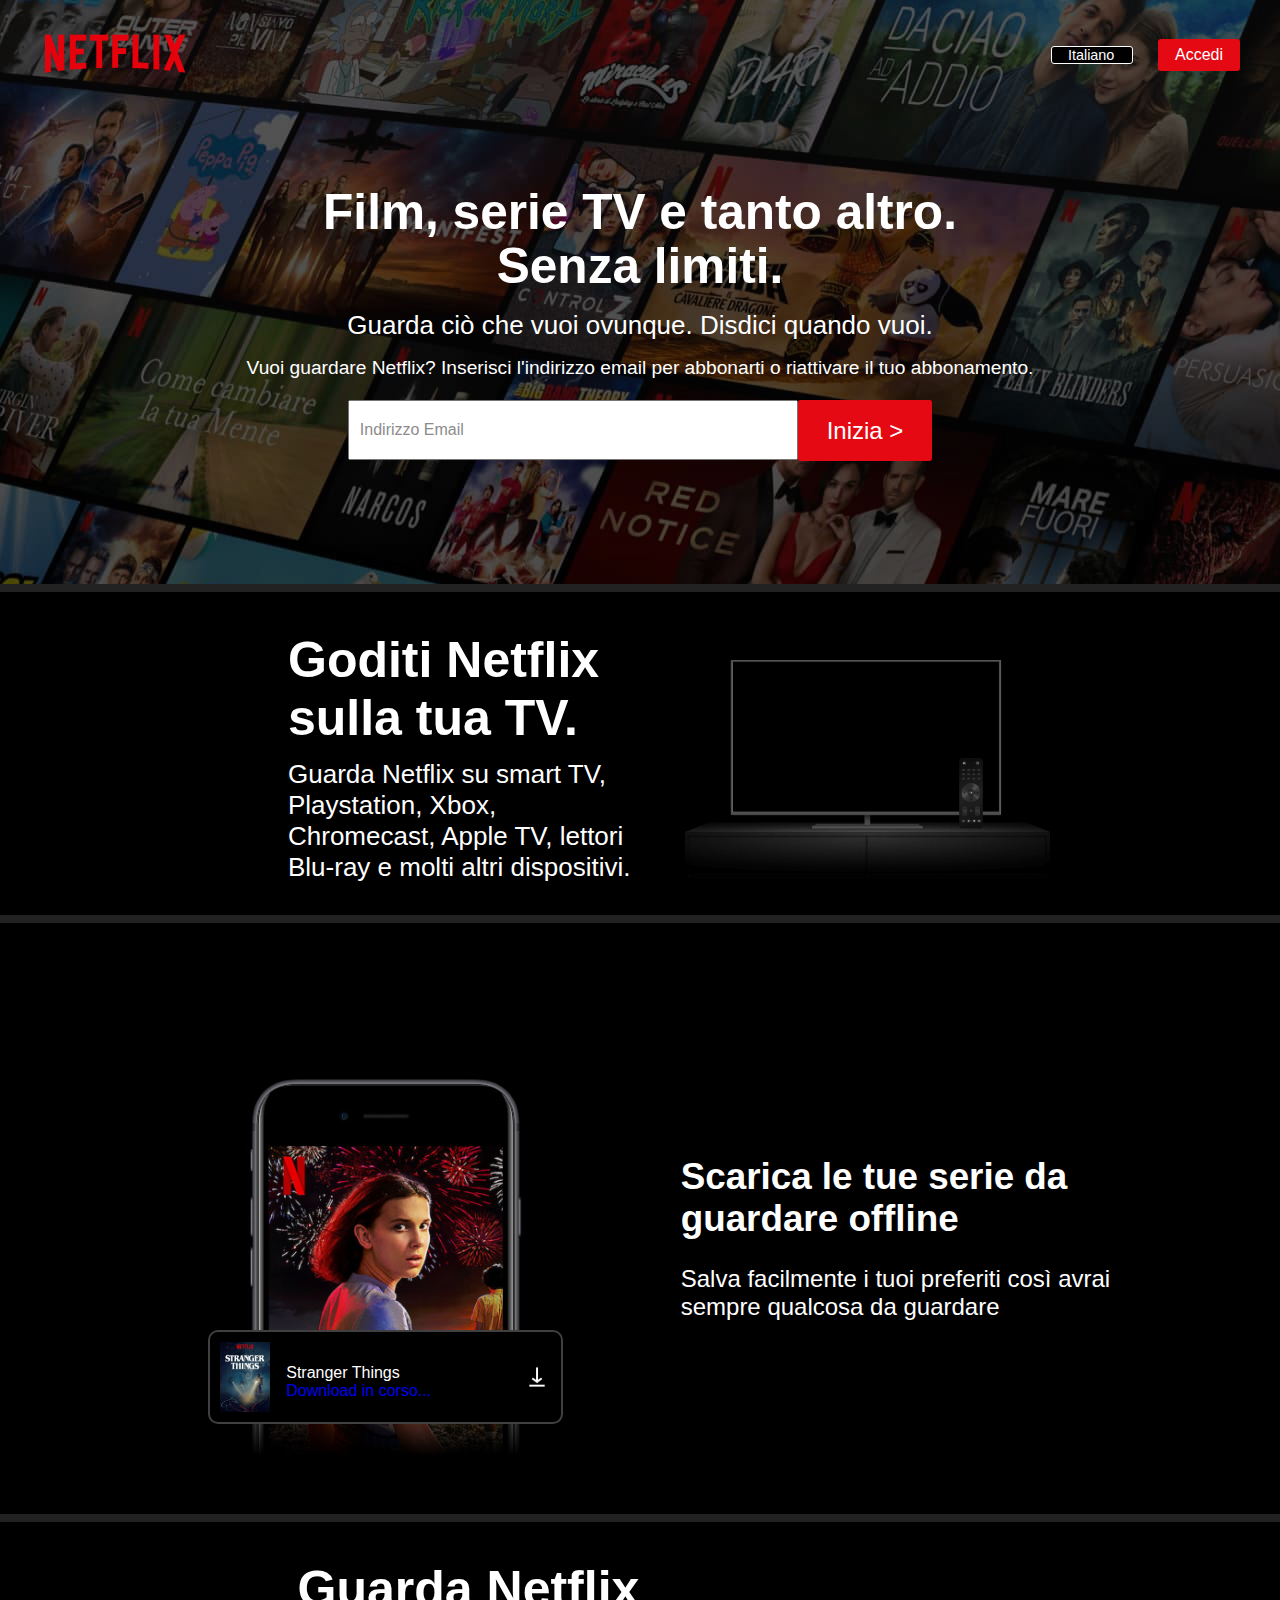
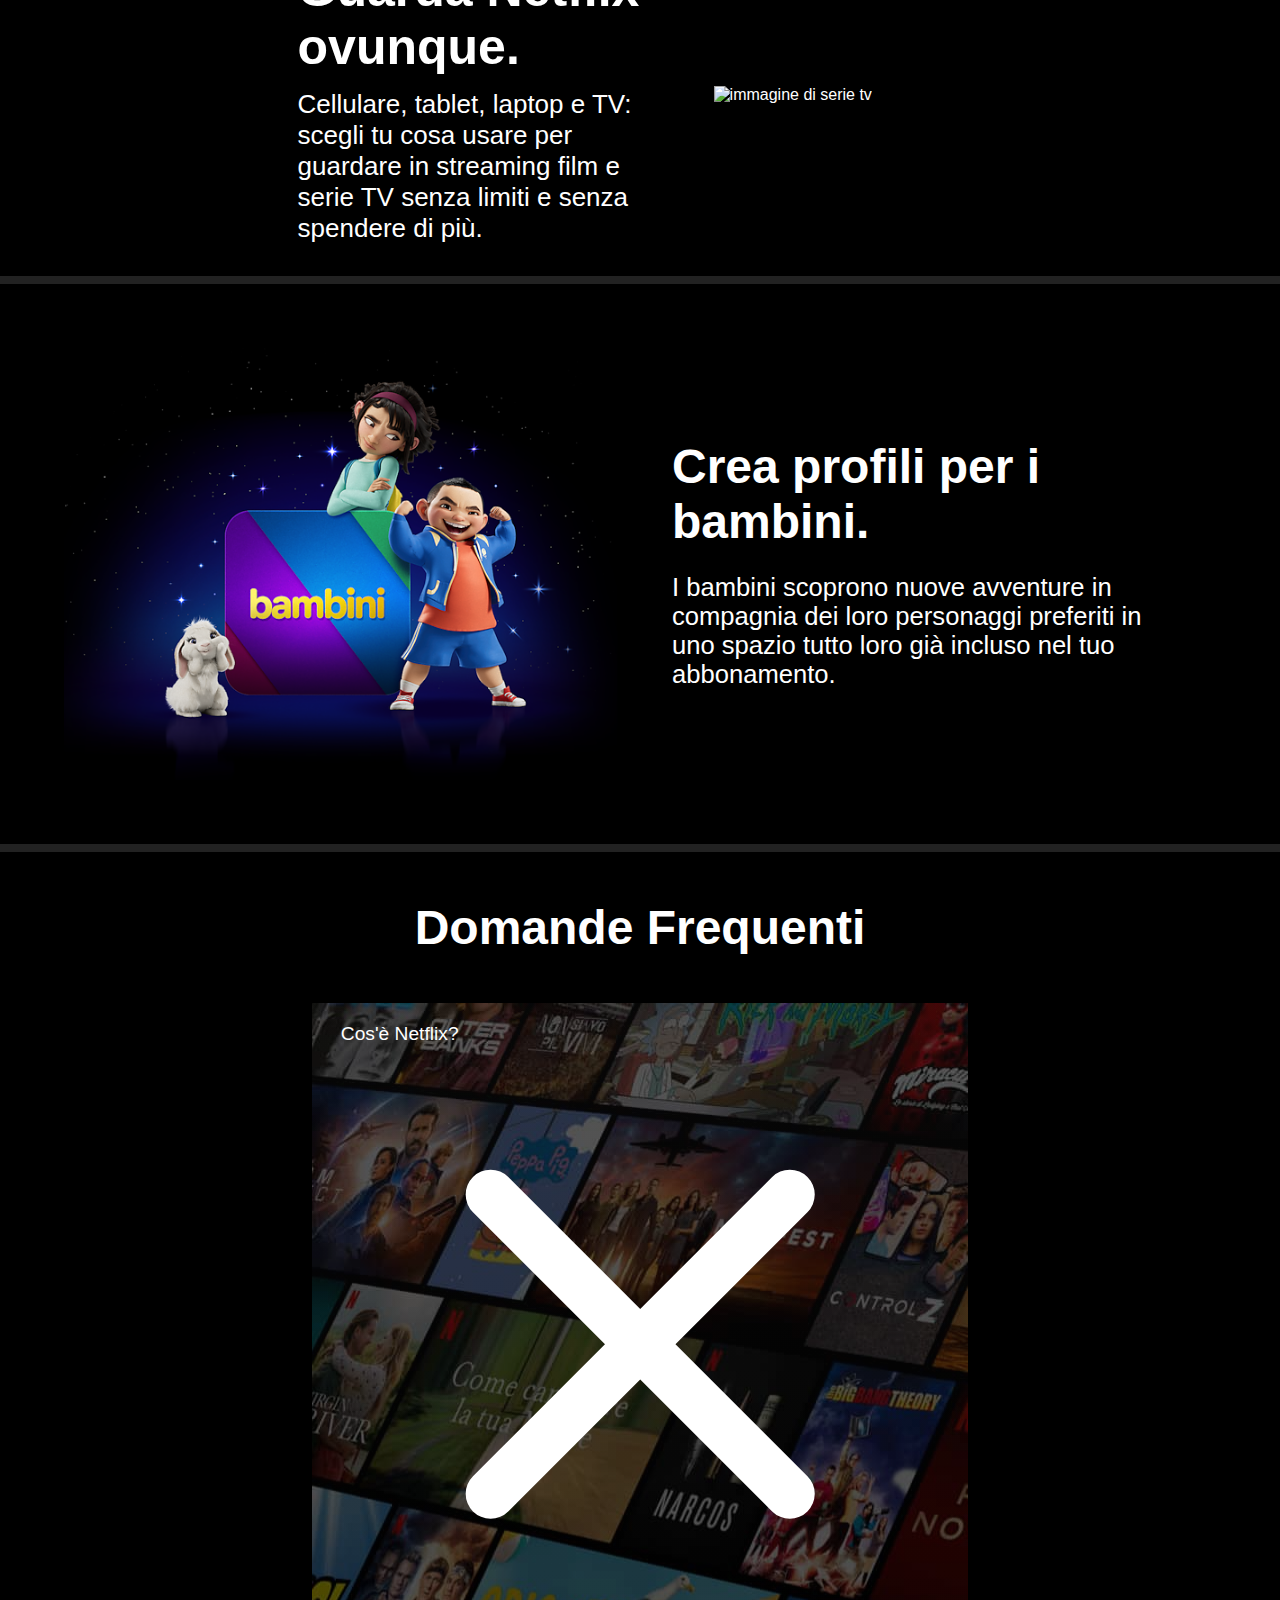
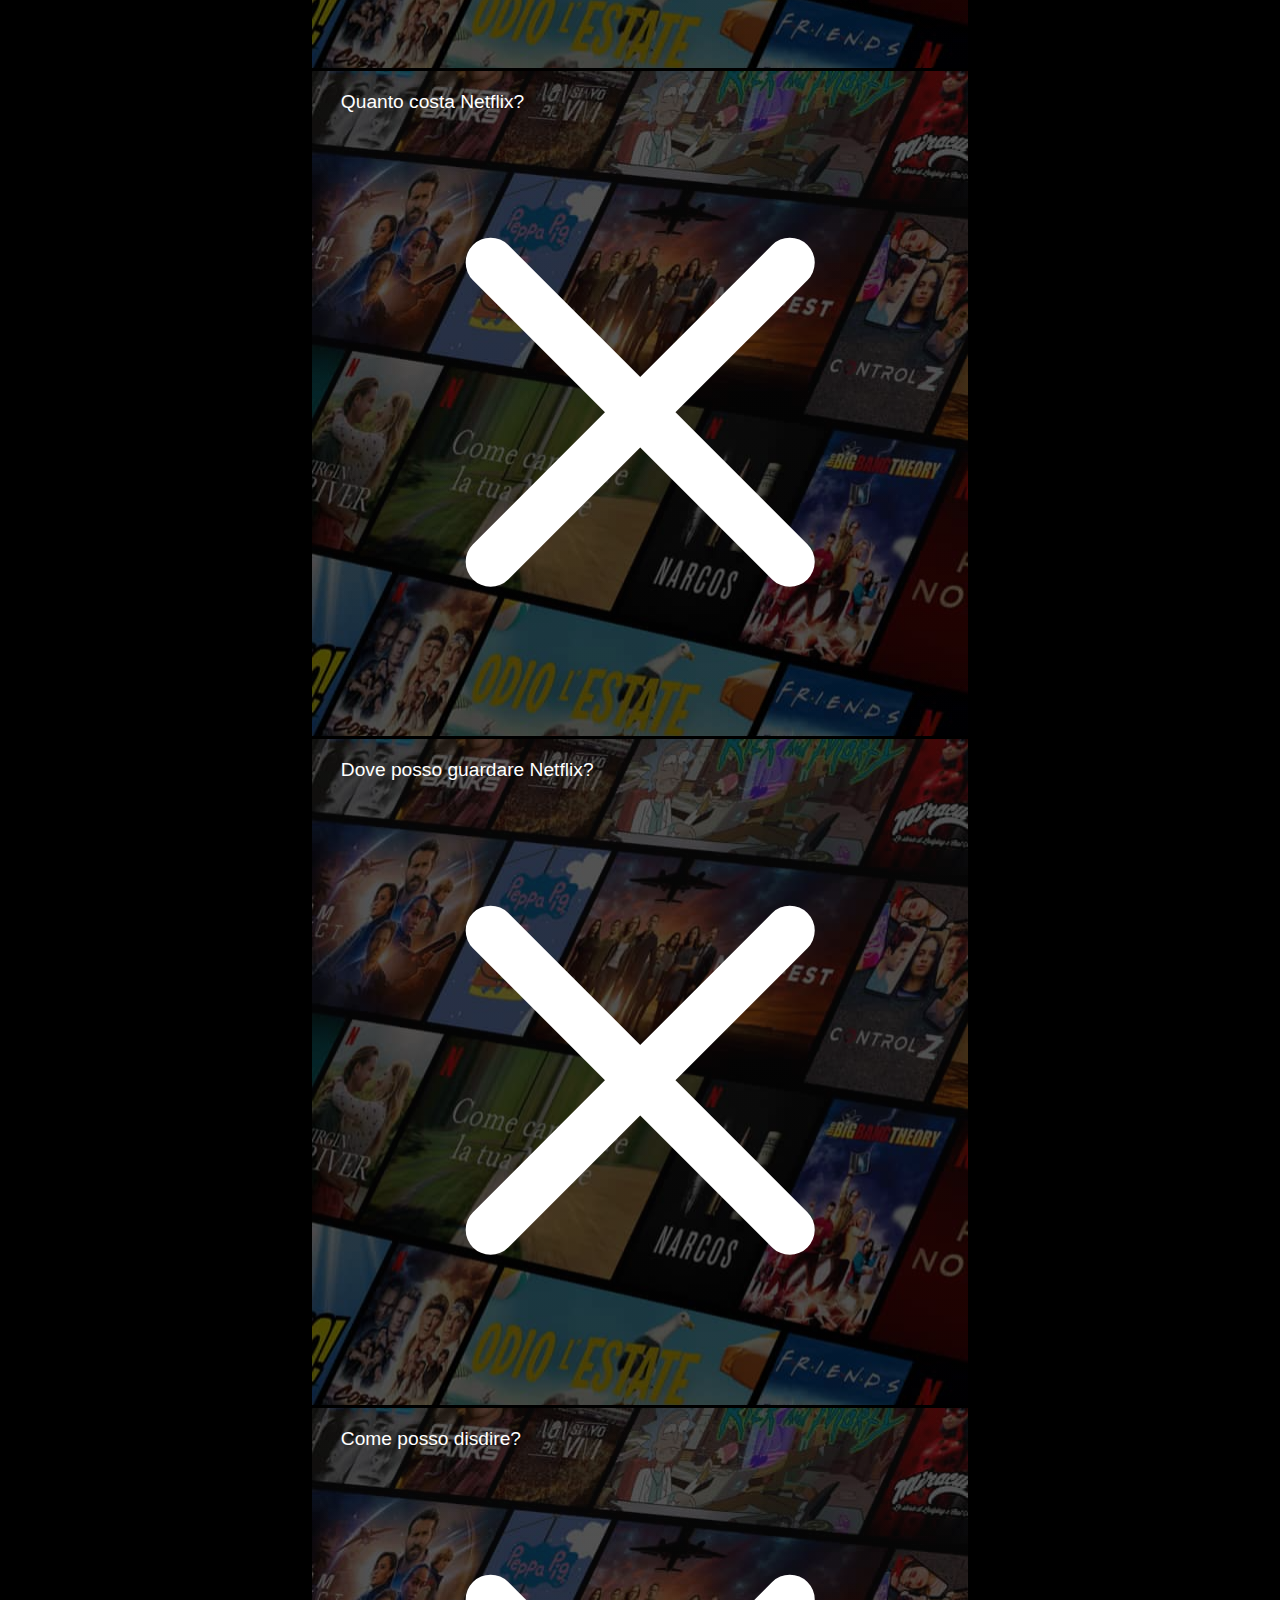
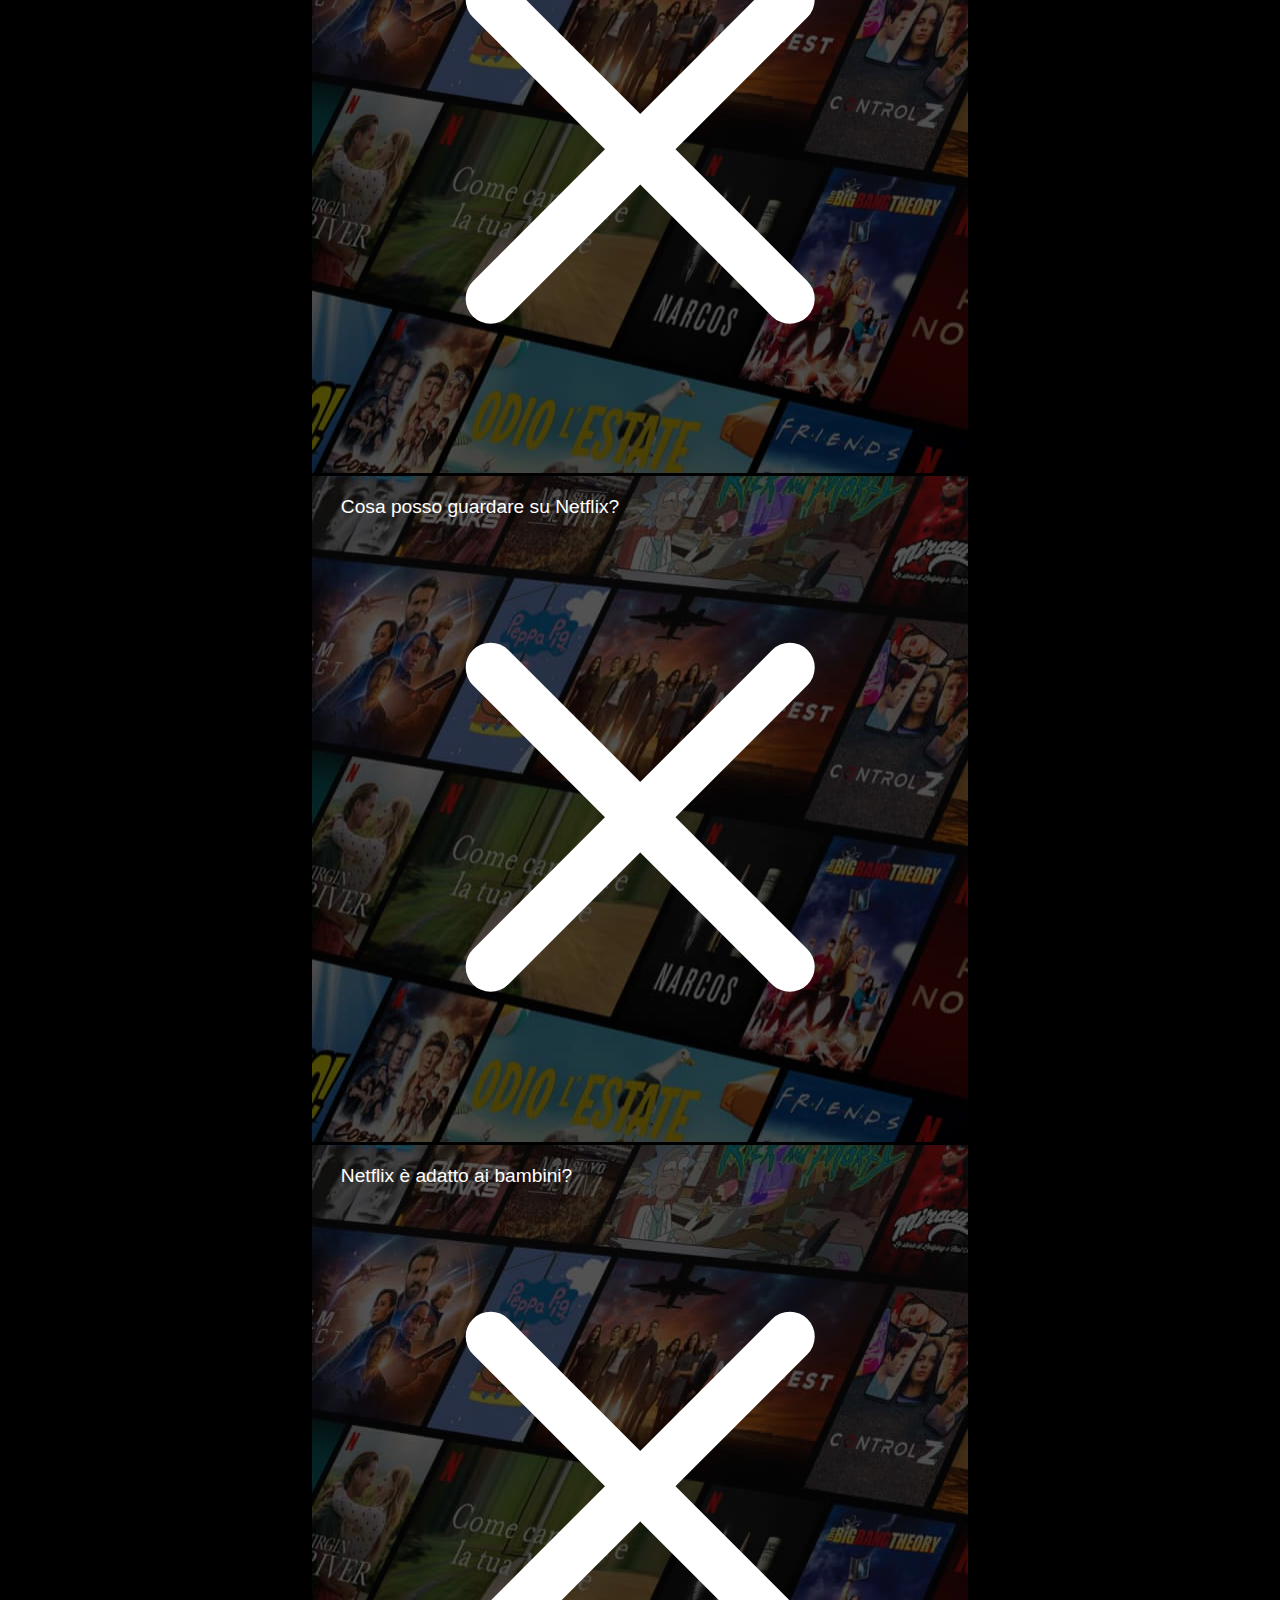
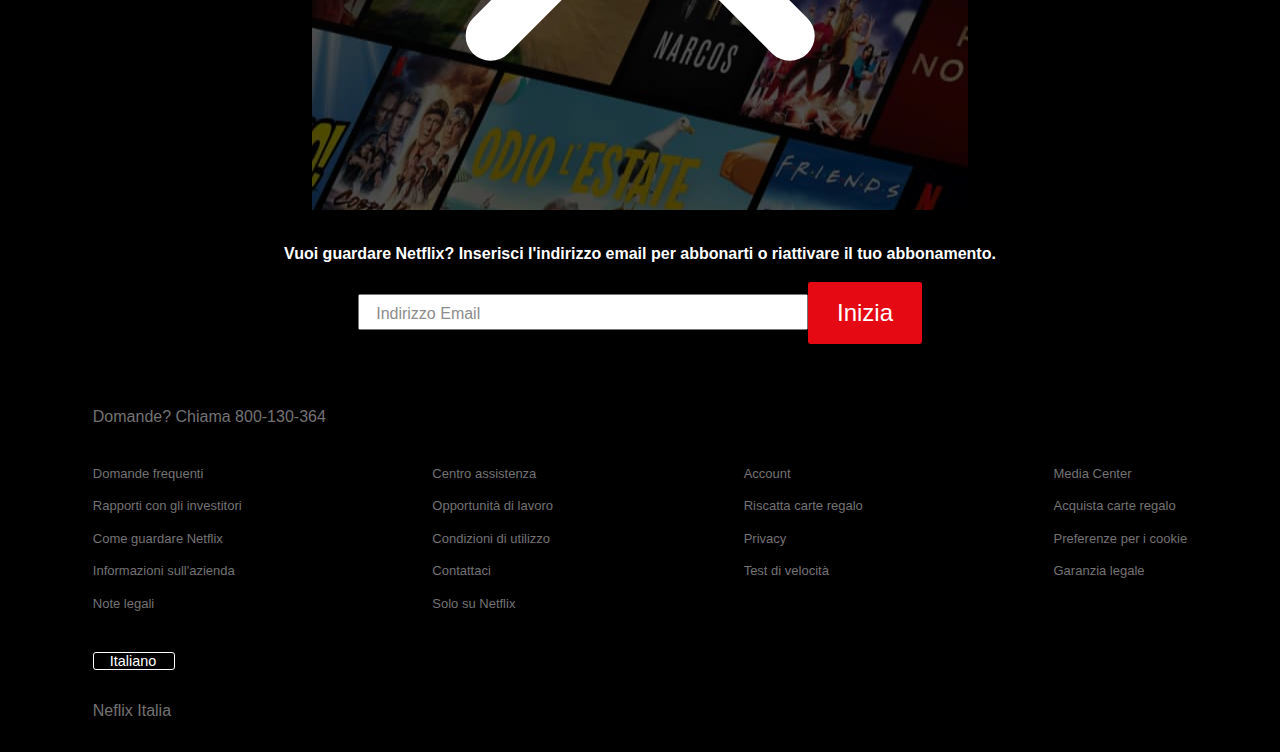
==== commit 309345a0: "update html/css" ====
--- a/index.html
+++ b/index.html
@@ -26,9 +26,9 @@
    
     <link rel="stylesheet" href="./css/style.css" />
     <link rel="stylesheet" href="./css/style-dario.css" />
-    <link rel="stylesheet" href="css/mirko.css" />
+    <link rel="stylesheet" href="./css/mirko.css" />
     <link rel="stylesheet" href="./css/elga.css" />
-    <link rel="stylesheet" href="css/css-ilona.css" />
+    <link rel="stylesheet" href="./css/css-ilona.css" />
     <link rel="stylesheet" href="./css/style-misida.css">
     <!--Font awesome Ilona-->
     <script
@@ -46,7 +46,7 @@
       <!--header Ilona-->
       <nav class="navbar">
         <div class="logo-img">
-          <img src="/assets/netflix-logo.png" alt="Netlifx logo" />
+          <img src="./assets/netflix-logo.png" alt="Netlifx logo" />
         </div>
 
         <div class="language-change">
--- a/css/css-ilona.css
+++ b/css/css-ilona.css
@@ -6,11 +6,11 @@
 .header{
     display: flex;
     flex-direction: column;
-    background-image: url(/assets/backgreound-header.jpg);
+    /* background-image: url(./assets/backgreound-header.jpg); */
     background-repeat: no-repeat;
     background-size:cover;
     background-color: rgba(0, 0, 0, 0.4);
-    background: linear-gradient(rgba(11, 11, 11, 0.6), rgba(0, 0, 0, 0.6)), url("/assets/backgreound-header.jpg");
+    background: linear-gradient(rgba(11, 11, 11, 0.6), rgba(0, 0, 0, 0.6)), url("../assets/backgreound-header.jpg");
     overflow: hidden;
     border-bottom: 8px solid var(--gray);
     padding-bottom: 3rem;
--- a/css/style-misida.css
+++ b/css/style-misida.css
@@ -8,7 +8,7 @@
 .section2-container{
     display: flex;
     background-color: var(--black);
-    border-top: 8px solid #222;
+    border-bottom: 8px solid #222;
     padding: 0px 80px;
     padding: 90px;
 }
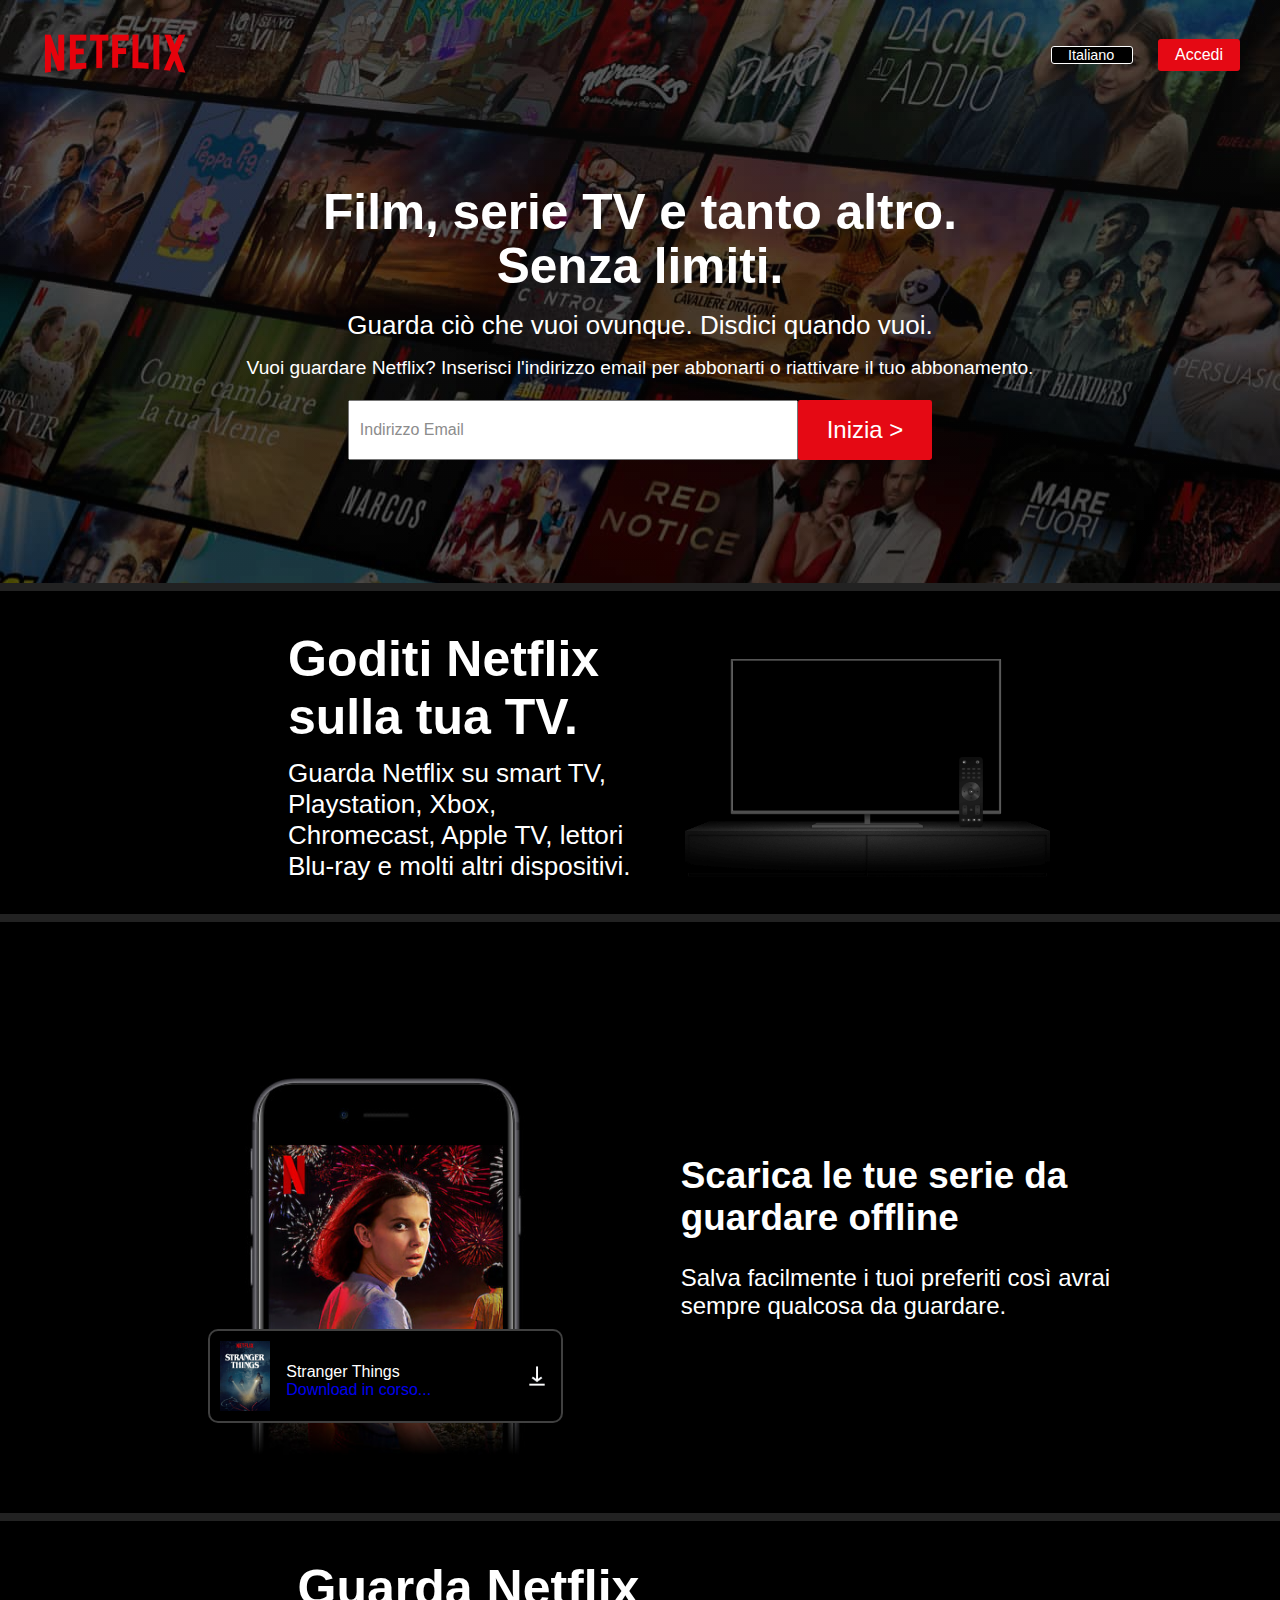
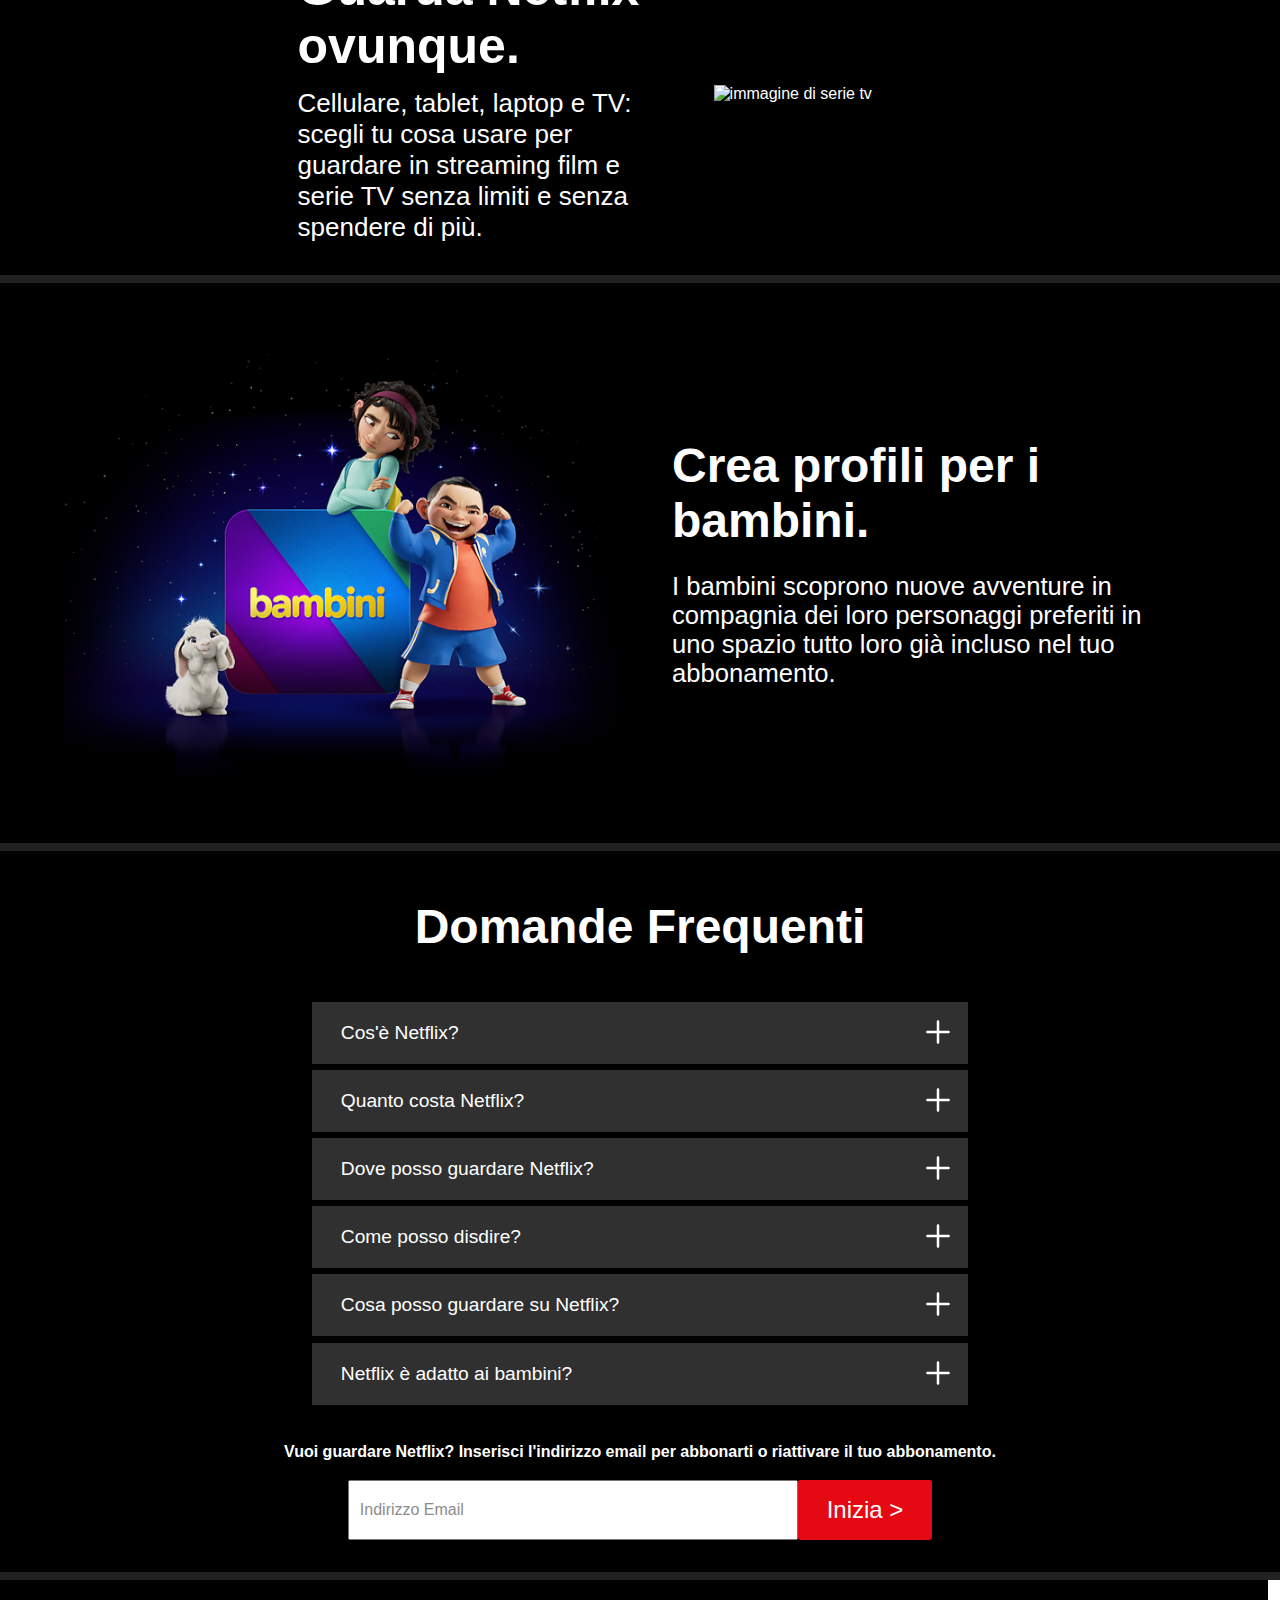
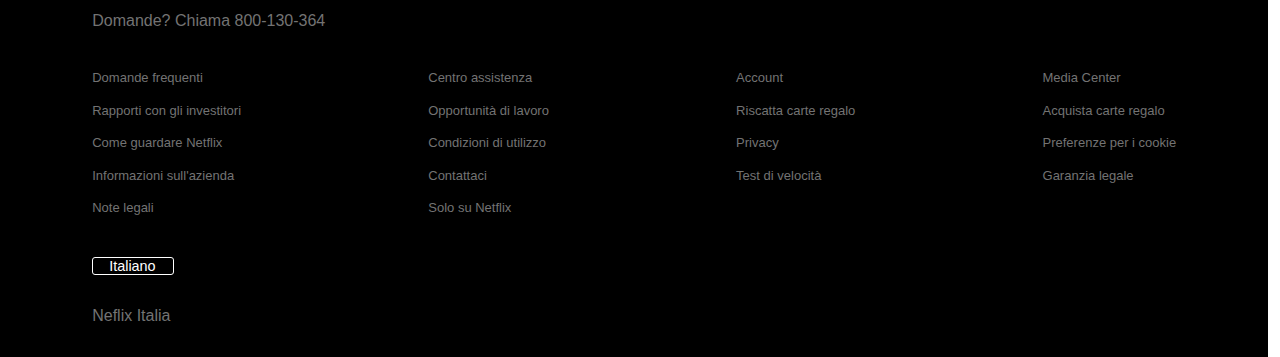
==== commit 2e498bc0: "fixing v1" ====
--- a/index.html
+++ b/index.html
@@ -22,8 +22,6 @@
     />
     <meta property="og:image" content="favicon.ico" />
 
-    <link rel="stylesheet" href="/css/style.css" />
-   
     <link rel="stylesheet" href="./css/style.css" />
     <link rel="stylesheet" href="./css/style-dario.css" />
     <link rel="stylesheet" href="./css/mirko.css" />
@@ -93,11 +91,11 @@
             </article>
                 <div class="img-container-mirko">
                 <img src="assets/tv.png" alt="immagine gif tv e telecomando">
-                <div class="animation-mirko">
+                <!-- <div class="animation-mirko">
                     <video class="video-mirko" autoplay="" muted="" loop="">
                         <source src="https://assets.nflxext.com/ffe/siteui/acquisition/ourStory/fuji/desktop/video-tv-0819.m4v" type="video/mp4">
                     </video>
-                </div>
+                </div> -->
         </div>
       </section>
 
@@ -129,7 +127,7 @@
                <h1>Scarica le tue serie da guardare offline</h1>
                <h3>
                  Salva facilmente i tuoi preferiti così avrai sempre qualcosa da
-                 guardare
+                 guardare.
                </h3>
              
              </div>
@@ -144,11 +142,11 @@
             </article>
                 <div class="img-dustin-mirko">
                     <img src="https://assets.nflxext.com/ffe/siteui/acquisition/ourStory/fuji/desktop/device-pile.png" alt="immagine di serie tv">
-                    <div class="animation-dustin-mirko">
+                    <!-- <div class="animation-dustin-mirko">
                         <video class="video-dustin-mirko" autoplay="" muted="" loop="">
                             <source src="https://assets.nflxext.com/ffe/siteui/acquisition/ourStory/fuji/desktop/video-devices.m4v" type="video/mp4">
                         </video>
-                    </div>
+                    </div> -->
                 </div>
         </article>
       </section>
@@ -308,7 +306,7 @@
               placeholder="Indirizzo Email"
               class="input-netflix"
             />
-            <a class="form-button" href="#">Inizia</a>
+            <a class="form-button" href="#">Inizia &gt;</a>
           </section>
         </form>
         </div>
--- a/css/elga.css
+++ b/css/elga.css
@@ -6,6 +6,7 @@
 .elga {
     background-color: #000;
     font-family: sans-serif;
+    border-bottom: 8px solid var(--gray);
 }
 /*distanza tra titolo, parte sup e parte inf*/
 div.faq {
@@ -38,6 +39,7 @@
     font-size: 1.2rem;
     color: white;
     display: block;
+    background: #303030;
 }
 
 div.question div.content {
@@ -45,8 +47,29 @@
     font-size: 1rem;
     color: white;
     max-height: 0;
+    transition: 0.2s;
     overflow: hidden;
-    
+    margin-bottom: 0.2rem;
+}
+
+div.question svg {
+    height: 30px;
+    width: 30px;
+    right: 10px;
+    top: 10px;
+    position: absolute;
+    transform: rotate(45deg);
+    margin-top: 5px;
+    margin-right: 5px;
+}
+
+div.question input[type="checkbox"]:checked ~ .header svg {
+    transform: rotate(0deg);
+    transition: 0.4s;
+}
+div.question input[type="checkbox"] ~ .header svg {
+    transform: rotate(45deg);
+    transition: 0.4s;
 }
 
 div.question input[type="checkbox"]:checked ~ div.content {
@@ -67,48 +90,18 @@
 div.netflix {
     padding: 2rem;
     color: white;
-    text-align: center;
-    
+    text-align: center;   
 }
 
-div.button-email {
-    position: inherit;
-    max-width: 655px;
-    align-items: center;
-    text-align: center;
-    inset: 0;
-    margin-left: 28%;
+.form-button:hover {
+    box-shadow: 0 1px 0 rgba(0,0,0,.45);
 }
 
-div.netflix form {
-    
-    display: grid;
-    grid-template-columns: 1fr max-content;
-    margin-left: 150px;
-    
-}
-
-div.netflix input {
-    
-    padding: 1rem;
-    position: relative;
-    height: 1.8rem;
-    font-size: 1.3rem;
-    
-}
-
-div.netflix button {
-    
-    position: relative;
-    padding: 0.6rem 3rem;
-    background-color: red;
-    border: none;
-    margin-left: 0.1rem;
-    font-size: 1.3rem;
-    color: white;
-    cursor: pointer;
+@media screen and (max-width: 550px) {
+    div.questions {
+    flex-direction: column-reverse;
+    align-items: stretch;
     justify-content: center;
 }
 
-
-
+}--- a/css/css-ilona.css
+++ b/css/css-ilona.css
@@ -186,7 +186,7 @@
     line-height: normal;
     text-decoration: none;
     width: auto;
-    padding: 0.7em 1.2em;
+    padding: 0.68em 1.2em;
     align-items: center;
     margin-top: 1px;
 }
@@ -217,7 +217,7 @@
     background-color: black;
     color: #737373;
     align-items: center;
-    width: 100vw;
+    width: 99.1vw;
     /* min-width: 90%;
     min-width: 190px; */
 }
--- a/css/style-misida.css
+++ b/css/style-misida.css
@@ -81,7 +81,7 @@
 
 
 /*TABLET*/
-@media screen and (min-width: 551px) and (max-width: 950px){
+@media screen and (max-width: 950px){
     .section2-container{
 
         display: block;
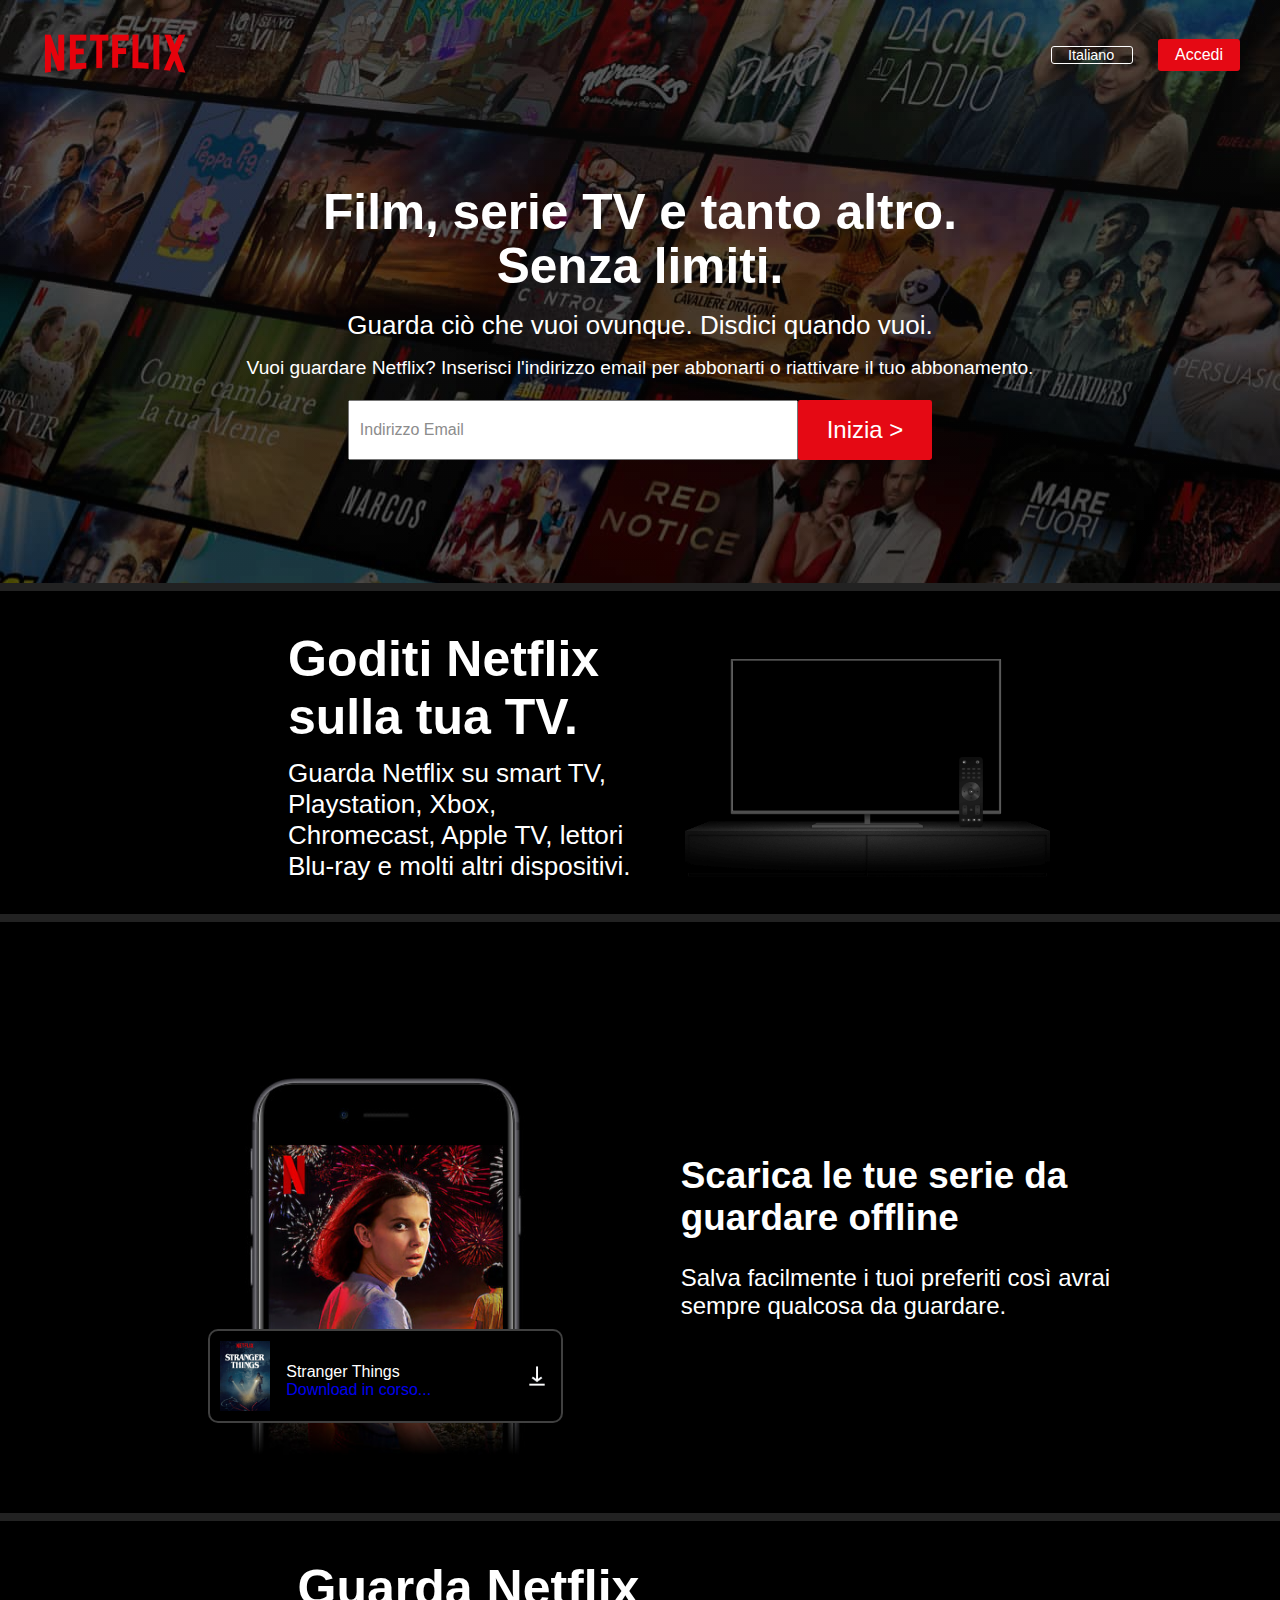
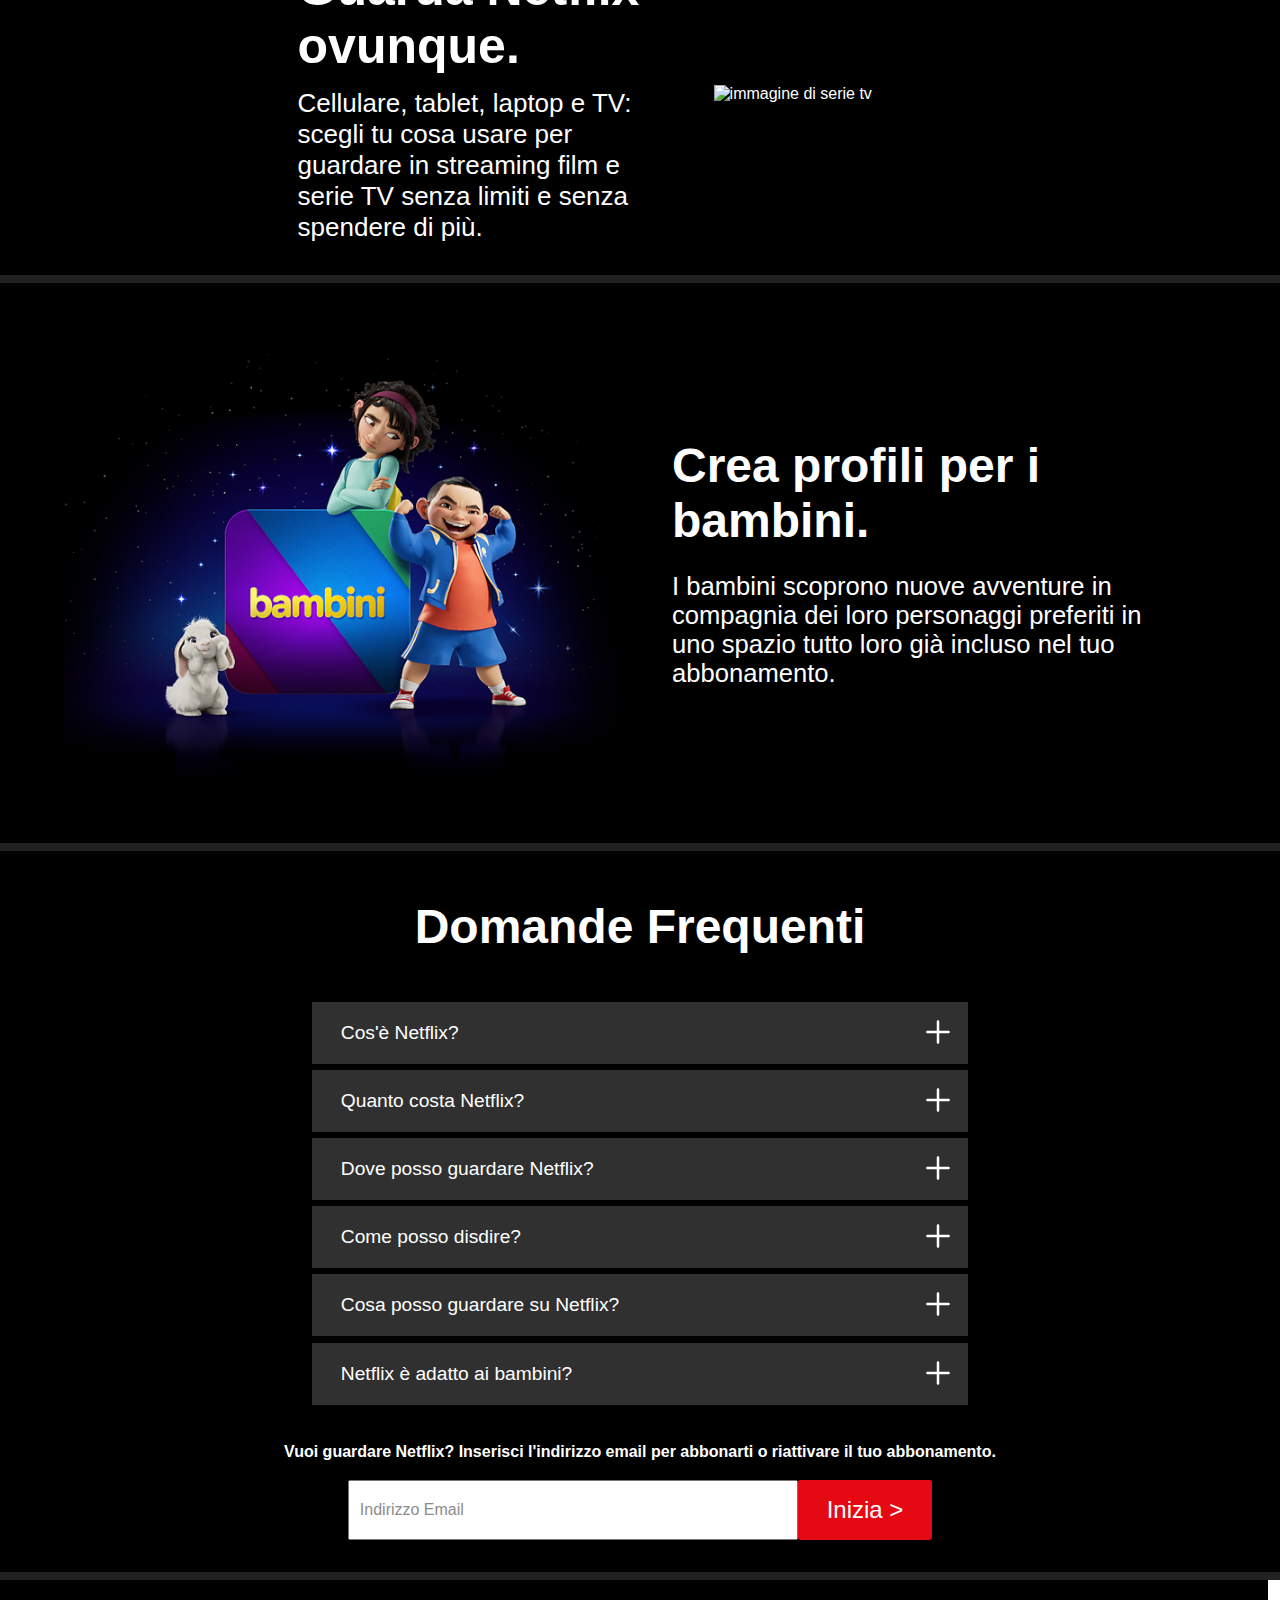
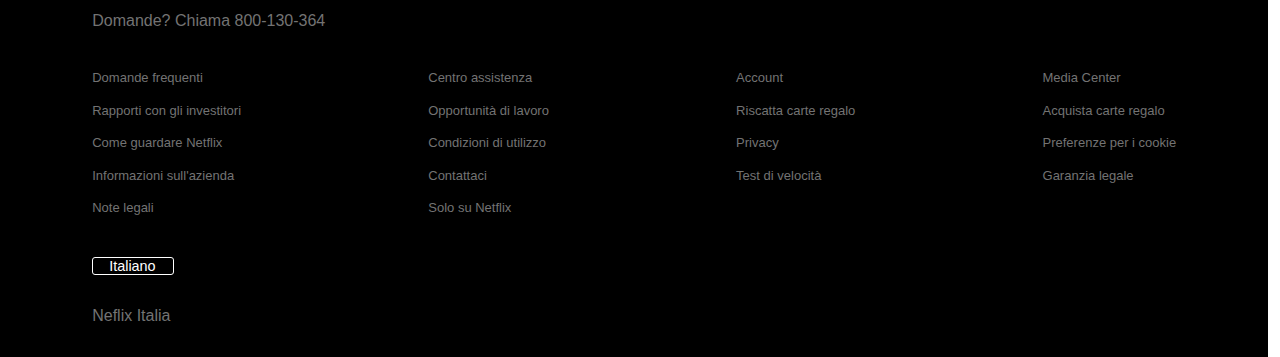
==== commit e070800d: "fixing select" ====
--- a/index.html
+++ b/index.html
@@ -1,327 +1,313 @@
 <!DOCTYPE html>
 <html lang="it">
-  <head>
-    <meta charset="UTF-8" />
-    <meta http-equiv="X-UA-Compatible" content="IE=edge" />
-    <meta name="viewport" content="width=device-width, initial-scale=1.0" />
-    <title>Netflix Italia - Guarda serie TV online, Guarda film online</title>
-    <meta name="author" content="Team 1" />
-    <meta
-      name="description"
-      content="Sito copia di Netflix usato come esercitazione dal Team 1 della Classe Full Stack 6."
-    />
-
-    <meta
-      property="og:site_name"
-      description="Netflix Italia - Guarda serie TV online, Guarda film online"
-    />
-    <meta property="og:article:author" description="Team 1" />
-    <meta
-      property="og:description"
-      content="Sito copia di Netflix usato come esercitazione dal Team 1 della Classe Full Stack 6."
-    />
-    <meta property="og:image" content="favicon.ico" />
-
-    <link rel="stylesheet" href="./css/style.css" />
-    <link rel="stylesheet" href="./css/style-dario.css" />
-    <link rel="stylesheet" href="./css/mirko.css" />
-    <link rel="stylesheet" href="./css/elga.css" />
-    <link rel="stylesheet" href="./css/css-ilona.css" />
-    <link rel="stylesheet" href="./css/style-misida.css">
-    <!--Font awesome Ilona-->
-    <script
-      src="https://kit.fontawesome.com/6154d6127d.js"
-      crossorigin="anonymous"
-    ></script>
-
-    <link
-      rel="shortcut icon"
-      href="https://assets.nflxext.com/us/ffe/siteui/common/icons/nficon2016.ico"
-    />
-  </head>
-  <body>
-    <header class="header">
-      <!--header Ilona-->
-      <nav class="navbar">
-        <div class="logo-img">
-          <img src="./assets/netflix-logo.png" alt="Netlifx logo" />
-        </div>
-
-        <div class="language-change">
-          <div class="language-select">
-            <i class="fa fa-solid fa-globe"></i>
-            <select class="select-options">
-              <option>Italiano</option>
-              <option>English</option>
-            </select>
-            <i class="fa fa-solid fa-sort-down"></i>
-          </div>
-          <a class="button-sign-in" href="https://www.netflix.com/it/" target="_blank">Accedi</a>
-        </div>
-      </nav>
-      <section class="text-form">
-        <h1>Film, serie TV e tanto altro. Senza limiti.</h1>
-        <h2>Guarda ciò che vuoi ovunque. Disdici quando vuoi.</h2>
-
-        <form class="form-netlfix">
-          <section class="form-title">
-            <h3>
-              Vuoi guardare Netflix? Inserisci l'indirizzo email per abbonarti o
-              riattivare il tuo abbonamento.
-            </h3>
-          </section>
-          <section class="form-body">
-            <label for="email"></label>
-            <input type="email"
-              id="email"
-              name="email"
-              placeholder="Indirizzo Email"
-              class="input-netflix"
-            />
-            <a class="form-button" href="#">Inizia &gt;</a>
-          </section>
-        </form>
-      </section>
-    </header>
-    <main>
-        <section class="section-mirko"> <!--Body part 1 Mirko-->
-            <article class="article-mirko">
-                <h2>Goditi Netflix sulla tua TV.</h2>
-                <p>Guarda Netflix su smart TV, Playstation, Xbox, Chromecast, Apple TV, lettori Blu-ray e molti altri dispositivi.</p>
-            </article>
-                <div class="img-container-mirko">
-                <img src="assets/tv.png" alt="immagine gif tv e telecomando">
-                <!-- <div class="animation-mirko">
+
+<head>
+  <meta charset="UTF-8" />
+  <meta http-equiv="X-UA-Compatible" content="IE=edge" />
+  <meta name="viewport" content="width=device-width, initial-scale=1.0" />
+  <title>Netflix Italia - Guarda serie TV online, Guarda film online</title>
+  <meta name="author" content="Team 1" />
+  <meta name="description"
+    content="Sito copia di Netflix usato come esercitazione dal Team 1 della Classe Full Stack 6." />
+
+  <meta property="og:site_name" description="Netflix Italia - Guarda serie TV online, Guarda film online" />
+  <meta property="og:article:author" description="Team 1" />
+  <meta property="og:description"
+    content="Sito copia di Netflix usato come esercitazione dal Team 1 della Classe Full Stack 6." />
+  <meta property="og:image" content="favicon.ico" />
+
+  <link rel="stylesheet" href="./css/style.css" />
+  <link rel="stylesheet" href="./css/style-dario.css" />
+  <link rel="stylesheet" href="./css/mirko.css" />
+  <link rel="stylesheet" href="./css/elga.css" />
+  <link rel="stylesheet" href="./css/css-ilona.css" />
+  <link rel="stylesheet" href="./css/style-misida.css">
+  <!--Font awesome Ilona-->
+  <script src="https://kit.fontawesome.com/6154d6127d.js" crossorigin="anonymous"></script>
+
+  <link rel="shortcut icon" href="https://assets.nflxext.com/us/ffe/siteui/common/icons/nficon2016.ico" />
+</head>
+
+<body>
+  <header class="header">
+    <!--header Ilona-->
+    <nav class="navbar">
+      <div class="logo-img">
+        <img src="./assets/netflix-logo.png" alt="Netlifx logo" />
+      </div>
+
+      <div class="language-change">
+        <div class="language-select">
+          <i class="fa fa-solid fa-globe"></i>
+          <select class="select-options">
+            <option>Italiano</option>
+            <option>English</option>
+          </select>
+          <i class="fa fa-solid fa-sort-down"></i>
+        </div>
+        <a class="button-sign-in" href="https://www.netflix.com/it/" target="_blank">Accedi</a>
+      </div>
+    </nav>
+    <section class="text-form">
+      <h1>Film, serie TV e tanto altro. Senza limiti.</h1>
+      <h2>Guarda ciò che vuoi ovunque. Disdici quando vuoi.</h2>
+
+      <form class="form-netlfix">
+        <section class="form-title">
+          <h3>
+            Vuoi guardare Netflix? Inserisci l'indirizzo email per abbonarti o
+            riattivare il tuo abbonamento.
+          </h3>
+        </section>
+        <section class="form-body">
+          <label for="email"></label>
+          <input type="email" id="email" name="email" placeholder="Indirizzo Email" class="input-netflix" />
+          <a class="form-button" href="#">Inizia &gt;</a>
+        </section>
+      </form>
+    </section>
+  </header>
+  <main>
+    <section class="section-mirko">
+      <!--Body part 1 Mirko-->
+      <article class="article-mirko">
+        <h2>Goditi Netflix sulla tua TV.</h2>
+        <p>Guarda Netflix su smart TV, Playstation, Xbox, Chromecast, Apple TV, lettori Blu-ray e molti altri
+          dispositivi.</p>
+      </article>
+      <div class="img-container-mirko">
+        <img src="assets/tv.png" alt="immagine gif tv e telecomando">
+        <!-- <div class="animation-mirko">
                     <video class="video-mirko" autoplay="" muted="" loop="">
                         <source src="https://assets.nflxext.com/ffe/siteui/acquisition/ourStory/fuji/desktop/video-tv-0819.m4v" type="video/mp4">
                     </video>
                 </div> -->
-        </div>
-      </section>
-
-           
-      <section class="section2-container"> <!--Body part 2 Misida-->
-      
-       
-        <div class="left-column">
-             <img src="./assets/mobile-0819.jpg" alt="Eleven di stranger things">
-        
-             <div class="box">
-             <img class="boxshot" src="assets/boxshot_stranger things.png"
-                 alt="cover di stranger things">
-                 
-                     <p>Stranger Things
-                       <br>
-                     <a href="#">Download in corso...</a>
-                     </p>
-                   
-                    <img class="download-gif" src="./assets/download-icon.gif" alt="download-icon">
- 
-                   </div>  
-         
-             
-             
-               </div>
-             
-            <div class="right-column">
-               <h1>Scarica le tue serie da guardare offline</h1>
-               <h3>
-                 Salva facilmente i tuoi preferiti così avrai sempre qualcosa da
-                 guardare.
-               </h3>
-             
-             </div>
-    
- 
-          </section>
-
-        <section class="section-mirko"> <!--Body part 3 Mirko-->
-            <article class="article-mirko">
-                <h2>Guarda Netflix ovunque.</h2>
-                <p>Cellulare, tablet, laptop e TV: scegli tu cosa usare per guardare in streaming film e serie TV senza limiti e senza spendere di più.</p>
-            </article>
-                <div class="img-dustin-mirko">
-                    <img src="https://assets.nflxext.com/ffe/siteui/acquisition/ourStory/fuji/desktop/device-pile.png" alt="immagine di serie tv">
-                    <!-- <div class="animation-dustin-mirko">
+      </div>
+    </section>
+
+
+    <section class="section2-container">
+      <!--Body part 2 Misida-->
+
+
+      <div class="left-column">
+        <img src="./assets/mobile-0819.jpg" alt="Eleven di stranger things">
+
+        <div class="box">
+          <img class="boxshot" src="assets/boxshot_stranger things.png" alt="cover di stranger things">
+
+          <p>Stranger Things
+            <br>
+            <a href="#">Download in corso...</a>
+          </p>
+
+          <img class="download-gif" src="./assets/download-icon.gif" alt="download-icon">
+
+        </div>
+
+
+
+      </div>
+
+      <div class="right-column">
+        <h1>Scarica le tue serie da guardare offline</h1>
+        <h3>
+          Salva facilmente i tuoi preferiti così avrai sempre qualcosa da
+          guardare.
+        </h3>
+
+      </div>
+
+
+    </section>
+
+    <section class="section-mirko">
+      <!--Body part 3 Mirko-->
+      <article class="article-mirko">
+        <h2>Guarda Netflix ovunque.</h2>
+        <p>Cellulare, tablet, laptop e TV: scegli tu cosa usare per guardare in streaming film e serie TV senza limiti e
+          senza spendere di più.</p>
+      </article>
+      <div class="img-dustin-mirko">
+        <img src="https://assets.nflxext.com/ffe/siteui/acquisition/ourStory/fuji/desktop/device-pile.png"
+          alt="immagine di serie tv">
+        <!-- <div class="animation-dustin-mirko">
                         <video class="video-dustin-mirko" autoplay="" muted="" loop="">
                             <source src="https://assets.nflxext.com/ffe/siteui/acquisition/ourStory/fuji/desktop/video-devices.m4v" type="video/mp4">
                         </video>
                     </div> -->
-                </div>
-        </article>
-      </section>
-
-      <section class="dario">
-        <!--body-part 4 Dario-->
-
-        <article class="article-dario">
-          <div class="div-dario-img">
-            <img
-              src="assets\bambini.png"
-              alt="Immagine con bambini e un coniglietto"
-              class="img-dario"
-            />
-          </div>
-          <div class="div-dario-text">
-            <h2>Crea profili per i bambini.</h2>
-            <p>
-              I bambini scoprono nuove avventure in compagnia dei loro
-              personaggi preferiti in uno spazio tutto loro già incluso nel tuo
-              abbonamento.
-            </p>
-          </div>
-        </article>
-      </section>
-
-      <section class="elga">
-        <!--Parte 5 Elga-->
-        <div class="faq">
-          <h1>Domande Frequenti</h1>
-        </div>
-        <div class="questions">
-          <div class="question">
-            <input type="checkbox" />
-            <label class="header">Cos'è Netflix?
-              <svg xmlns="http://www.w3.org/2000/svg" class="h-6 w-6" fill="none" viewBox="0 0 24 24" stroke="currentColor" stroke-width="2">
-                <path stroke-linecap="round" stroke-linejoin="round" d="M6 18L18 6M6 6l12 12" />
-              </svg>
-            </label>
-            <div class="content">
-              Netflix è un servizio di streaming che offre una varietà di serie
-              TV, film, documentari pluripremiati e tanto altro su una vasta
-              gamma di dispositivi connessi a Internet.
-              <br />
-              <br />
-              Guarda quello che vuoi, in qualsiasi momento e senza interruzioni
-              pubblicitarie. Il tutto a una quota mensile ridotta. C'è sempre
-              qualcosa di nuovo da scoprire: aggiungiamo nuovi film e serie TV
-              ogni settimana!
-            </div>
-          </div>
-        </div>
-        <div class="questions">
-          <div class="question">
-            <input type="checkbox" placeholder="Indirizzo Email">
-            <label class="header">Quanto costa Netflix?
-              <svg xmlns="http://www.w3.org/2000/svg" class="h-6 w-6" fill="none" viewBox="0 0 24 24" stroke="currentColor" stroke-width="2">
-                <path stroke-linecap="round" stroke-linejoin="round" d="M6 18L18 6M6 6l12 12" />
-              </svg>
-            </label>
-            <div class="content">
-              Guarda Netflix su smartphone, tablet, Smart TV, laptop o
-              dispositivi per lo streaming, il tutto per un importo mensile
-              fisso. Piani da 7,99 € a 17,99 € al mese. Nessun costo aggiuntivo,
-              nessun contratto.
-            </div>
-          </div>
-        </div>
-        <div class="questions">
-          <div class="question">
-            <input type="checkbox" />
-            <label class="header">Dove posso guardare Netflix?
-              <svg xmlns="http://www.w3.org/2000/svg" class="h-6 w-6" fill="none" viewBox="0 0 24 24" stroke="currentColor" stroke-width="2">
-                <path stroke-linecap="round" stroke-linejoin="round" d="M6 18L18 6M6 6l12 12" />
-              </svg>
-            </label>
-            <div class="content">
-              Guarda Netflix dove vuoi, quando vuoi. Accedi al tuo account per
-              guardare subito Netflix dal tuo computer su netflix.com oppure da
-              qualsiasi dispositivo connesso a Internet che supporta l'app
-              Netflix, come smart TV, smartphone, tablet, lettori multimediali
-              per streaming e console per videogiochi.
-              <br />
-              <br />
-              Con l'app per iOS, Android e Windows 10 puoi anche scaricare i
-              tuoi programmi preferiti. Usa la funzionalità di download per
-              guardare i contenuti mentre sei in viaggio e senza connessione a
-              Internet. Porta Netflix sempre con te.
-            </div>
-          </div>
-        </div>
-        <div class="questions">
-          <div class="question">
-            <input type="checkbox" />
-            <label class="header">Come posso disdire?
-              <svg xmlns="http://www.w3.org/2000/svg" class="h-6 w-6" fill="none" viewBox="0 0 24 24" stroke="currentColor" stroke-width="2">
-                <path stroke-linecap="round" stroke-linejoin="round" d="M6 18L18 6M6 6l12 12" />
-              </svg>
-            </label>
-            <div class="content">
-              Netflix è flessibile. Nessun contratto fastidioso e nessun
-              impegno. Puoi facilmente disdire il tuo contratto online con due
-              clic. Nessuna penale: attiva o disdici il tuo account in qualsiasi
-              momento.
-            </div>
-          </div>
-        </div>
-        <div class="questions">
-          <div class="question">
-            <input type="checkbox" />
-            <label class="header">Cosa posso guardare su Netflix?
-              <svg xmlns="http://www.w3.org/2000/svg" class="h-6 w-6" fill="none" viewBox="0 0 24 24" stroke="currentColor" stroke-width="2">
-                <path stroke-linecap="round" stroke-linejoin="round" d="M6 18L18 6M6 6l12 12" />
-              </svg>
-            </label>
-            <div class="content">
-              Netflix ha un nutrito catalogo di lungometraggi, documentari,
-              serie TV, anime, originali Netflix pluripremiati e tanto altro.
-              Guarda tutto quello che vuoi, in qualsiasi momento.
-            </div>
-          </div>
-        </div>
-        <div class="questions">
-          <div class="question">
-            <input type="checkbox" />
-            <label class="header">Netflix è adatto ai bambini?
-              <svg xmlns="http://www.w3.org/2000/svg" class="h-6 w-6" fill="none" viewBox="0 0 24 24" stroke="currentColor" stroke-width="2">
-                <path stroke-linecap="round" stroke-linejoin="round" d="M6 18L18 6M6 6l12 12" />
-              </svg>
-            </label>
-            <div class="content">
-              L'area Netflix Bambini, già inclusa nell'abbonamento, offre ai
-              genitori un maggiore controllo sui contenuti e ai più piccoli uno
-              spazio dedicato dove guardare serie TV e film per tutta la
-              famiglia.
-              <br />
-              <br />
-              I profili Bambini hanno un filtro famiglia con PIN che ti permette
-              di limitare l'accesso ai contenuti in base alla fascia d'età e
-              bloccare la visione di titoli specifici.
-            </div>
-          </div>
-        </div>
-
-        <div class="netflix">
-          <h4>
-            Vuoi guardare Netflix? Inserisci l'indirizzo email per abbonarti o
-            riattivare il tuo abbonamento.
-          </h4>
-          <br />
-          <section class="form-body">
-            <label for="email"></label>
-            <input
-              type="email"
-              id="email"
-              name="email"
-              placeholder="Indirizzo Email"
-              class="input-netflix"
-            />
-            <a class="form-button" href="#">Inizia &gt;</a>
-          </section>
+      </div>
+      </article>
+    </section>
+
+    <section class="dario">
+      <!--body-part 4 Dario-->
+
+      <article class="article-dario">
+        <div class="div-dario-img">
+          <img src="assets\bambini.png" alt="Immagine con bambini e un coniglietto" class="img-dario" />
+        </div>
+        <div class="div-dario-text">
+          <h2>Crea profili per i bambini.</h2>
+          <p>
+            I bambini scoprono nuove avventure in compagnia dei loro
+            personaggi preferiti in uno spazio tutto loro già incluso nel tuo
+            abbonamento.
+          </p>
+        </div>
+      </article>
+    </section>
+
+    <section class="elga">
+      <!--Parte 5 Elga-->
+      <div class="faq">
+        <h1>Domande Frequenti</h1>
+      </div>
+      <div class="questions">
+        <div class="question">
+          <input type="checkbox" />
+          <label class="header">Cos'è Netflix?
+            <svg xmlns="http://www.w3.org/2000/svg" class="h-6 w-6" fill="none" viewBox="0 0 24 24"
+              stroke="currentColor" stroke-width="2">
+              <path stroke-linecap="round" stroke-linejoin="round" d="M6 18L18 6M6 6l12 12" />
+            </svg>
+          </label>
+          <div class="content">
+            Netflix è un servizio di streaming che offre una varietà di serie
+            TV, film, documentari pluripremiati e tanto altro su una vasta
+            gamma di dispositivi connessi a Internet.
+            <br />
+            <br />
+            Guarda quello che vuoi, in qualsiasi momento e senza interruzioni
+            pubblicitarie. Il tutto a una quota mensile ridotta. C'è sempre
+            qualcosa di nuovo da scoprire: aggiungiamo nuovi film e serie TV
+            ogni settimana!
+          </div>
+        </div>
+      </div>
+      <div class="questions">
+        <div class="question">
+          <input type="checkbox" placeholder="Indirizzo Email">
+          <label class="header">Quanto costa Netflix?
+            <svg xmlns="http://www.w3.org/2000/svg" class="h-6 w-6" fill="none" viewBox="0 0 24 24"
+              stroke="currentColor" stroke-width="2">
+              <path stroke-linecap="round" stroke-linejoin="round" d="M6 18L18 6M6 6l12 12" />
+            </svg>
+          </label>
+          <div class="content">
+            Guarda Netflix su smartphone, tablet, Smart TV, laptop o
+            dispositivi per lo streaming, il tutto per un importo mensile
+            fisso. Piani da 7,99 € a 17,99 € al mese. Nessun costo aggiuntivo,
+            nessun contratto.
+          </div>
+        </div>
+      </div>
+      <div class="questions">
+        <div class="question">
+          <input type="checkbox" />
+          <label class="header">Dove posso guardare Netflix?
+            <svg xmlns="http://www.w3.org/2000/svg" class="h-6 w-6" fill="none" viewBox="0 0 24 24"
+              stroke="currentColor" stroke-width="2">
+              <path stroke-linecap="round" stroke-linejoin="round" d="M6 18L18 6M6 6l12 12" />
+            </svg>
+          </label>
+          <div class="content">
+            Guarda Netflix dove vuoi, quando vuoi. Accedi al tuo account per
+            guardare subito Netflix dal tuo computer su netflix.com oppure da
+            qualsiasi dispositivo connesso a Internet che supporta l'app
+            Netflix, come smart TV, smartphone, tablet, lettori multimediali
+            per streaming e console per videogiochi.
+            <br />
+            <br />
+            Con l'app per iOS, Android e Windows 10 puoi anche scaricare i
+            tuoi programmi preferiti. Usa la funzionalità di download per
+            guardare i contenuti mentre sei in viaggio e senza connessione a
+            Internet. Porta Netflix sempre con te.
+          </div>
+        </div>
+      </div>
+      <div class="questions">
+        <div class="question">
+          <input type="checkbox" />
+          <label class="header">Come posso disdire?
+            <svg xmlns="http://www.w3.org/2000/svg" class="h-6 w-6" fill="none" viewBox="0 0 24 24"
+              stroke="currentColor" stroke-width="2">
+              <path stroke-linecap="round" stroke-linejoin="round" d="M6 18L18 6M6 6l12 12" />
+            </svg>
+          </label>
+          <div class="content">
+            Netflix è flessibile. Nessun contratto fastidioso e nessun
+            impegno. Puoi facilmente disdire il tuo contratto online con due
+            clic. Nessuna penale: attiva o disdici il tuo account in qualsiasi
+            momento.
+          </div>
+        </div>
+      </div>
+      <div class="questions">
+        <div class="question">
+          <input type="checkbox" />
+          <label class="header">Cosa posso guardare su Netflix?
+            <svg xmlns="http://www.w3.org/2000/svg" class="h-6 w-6" fill="none" viewBox="0 0 24 24"
+              stroke="currentColor" stroke-width="2">
+              <path stroke-linecap="round" stroke-linejoin="round" d="M6 18L18 6M6 6l12 12" />
+            </svg>
+          </label>
+          <div class="content">
+            Netflix ha un nutrito catalogo di lungometraggi, documentari,
+            serie TV, anime, originali Netflix pluripremiati e tanto altro.
+            Guarda tutto quello che vuoi, in qualsiasi momento.
+          </div>
+        </div>
+      </div>
+      <div class="questions">
+        <div class="question">
+          <input type="checkbox" />
+          <label class="header">Netflix è adatto ai bambini?
+            <svg xmlns="http://www.w3.org/2000/svg" class="h-6 w-6" fill="none" viewBox="0 0 24 24"
+              stroke="currentColor" stroke-width="2">
+              <path stroke-linecap="round" stroke-linejoin="round" d="M6 18L18 6M6 6l12 12" />
+            </svg>
+          </label>
+          <div class="content">
+            L'area Netflix Bambini, già inclusa nell'abbonamento, offre ai
+            genitori un maggiore controllo sui contenuti e ai più piccoli uno
+            spazio dedicato dove guardare serie TV e film per tutta la
+            famiglia.
+            <br />
+            <br />
+            I profili Bambini hanno un filtro famiglia con PIN che ti permette
+            di limitare l'accesso ai contenuti in base alla fascia d'età e
+            bloccare la visione di titoli specifici.
+          </div>
+        </div>
+      </div>
+
+      <div class="netflix">
+        <h4>
+          Vuoi guardare Netflix? Inserisci l'indirizzo email per abbonarti o
+          riattivare il tuo abbonamento.
+        </h4>
+        <br />
+        <section class="form-body">
+          <label for="email"></label>
+          <input type="email" id="email" name="email" placeholder="Indirizzo Email" class="input-netflix" />
+          <a class="form-button" href="#">Inizia &gt;</a>
+        </section>
         </form>
-        </div>
-      </section>
-    </main>
-
-    <footer class="footer"> <!--Footer Ilona-->
-      <!-- <p>Domande? Chiama <a href="tel:800-130-366">800-130-364</a></p> -->
-
-     
-
-      <section class="footer-container"> 
-
-        <p>Domande? Chiama <a href="tel:800-130-366">800-130-364</a></p>
-        
+      </div>
+    </section>
+  </main>
+
+  <footer class="footer">
+    <!--Footer Ilona-->
+    <!-- <p>Domande? Chiama <a href="tel:800-130-366">800-130-364</a></p> -->
+
+
+
+    <section class="footer-container">
+
+      <p>Domande? Chiama <a href="tel:800-130-366">800-130-364</a></p>
+
       <div class="footer-links">
         <ul>
           <li><a href="#">Domande frequenti</a></li>
@@ -330,7 +316,7 @@
           <li><a href="#">Informazioni sull'azienda</a></li>
           <li><a href="#">Note legali</a></li>
         </ul>
-      
+
         <ul>
           <li><a href="#">Centro assistenza</a></li>
           <li><a href="#">Opportunità di lavoro</a></li>
@@ -338,14 +324,14 @@
           <li><a href="#">Contattaci</a></li>
           <li><a href="#">Solo su Netflix</a></li>
         </ul>
-      
+
         <ul>
           <li><a href="#">Account</a></li>
           <li><a href="#">Riscatta carte regalo</a></li>
           <li><a href="#">Privacy</a></li>
           <li><a href="#">Test di velocità</a></li>
         </ul>
-      
+
         <ul>
           <li><a href="#">Media Center</a></li>
           <li><a href="#">Acquista carte regalo</a></li>
@@ -364,11 +350,12 @@
           <i class="fa fa-solid fa-sort-down"></i>
         </div>
       </div>
-  
-        <p>Neflix Italia</p>
-
-    </section>
-    
-    </footer>
-  </body>
-</html>
+
+      <p>Neflix Italia</p>
+
+    </section>
+
+  </footer>
+</body>
+
+</html>--- a/css/css-ilona.css
+++ b/css/css-ilona.css
@@ -95,7 +95,7 @@
     align-items: center;
     justify-content: center;
     gap: 60px;
-    background-color: black;
+    background-color: transparent;
     border: 0.5px solid #fff;
     border-radius: 3px;
     padding: 8px 10px;
